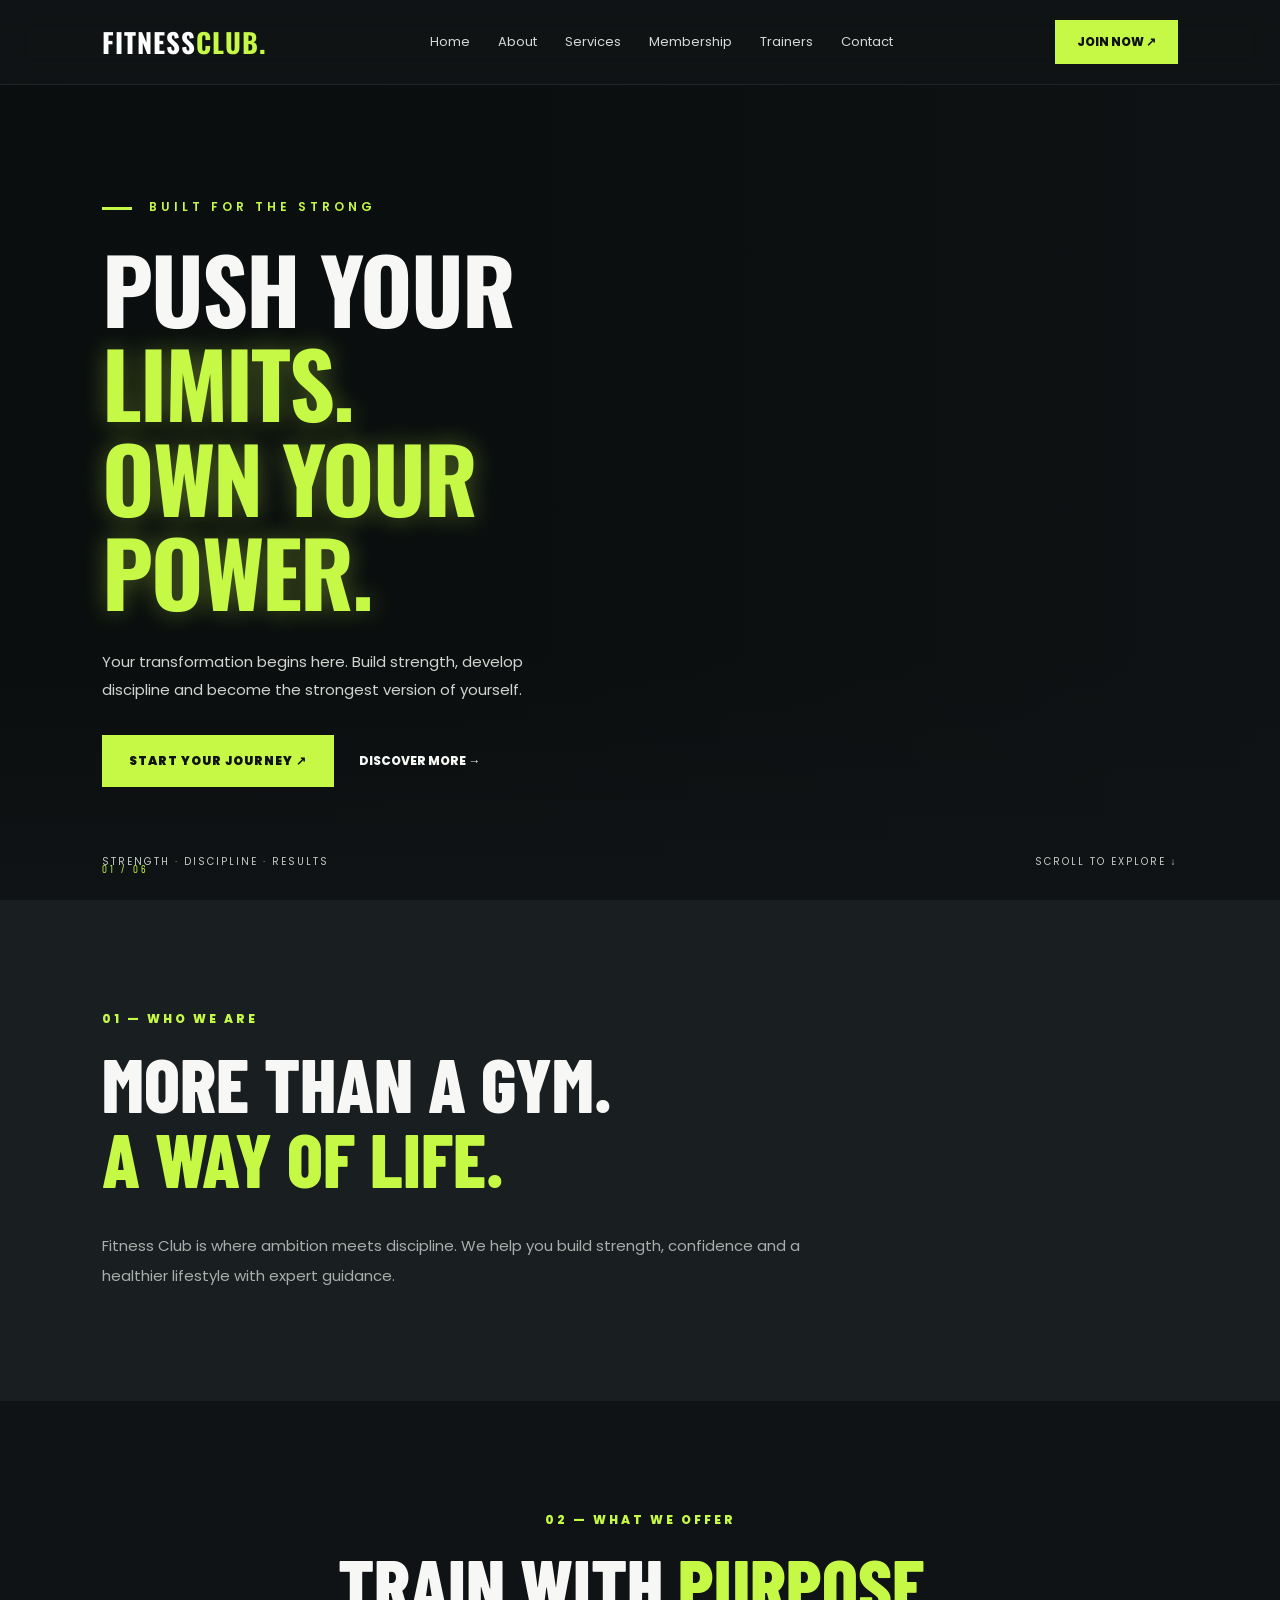
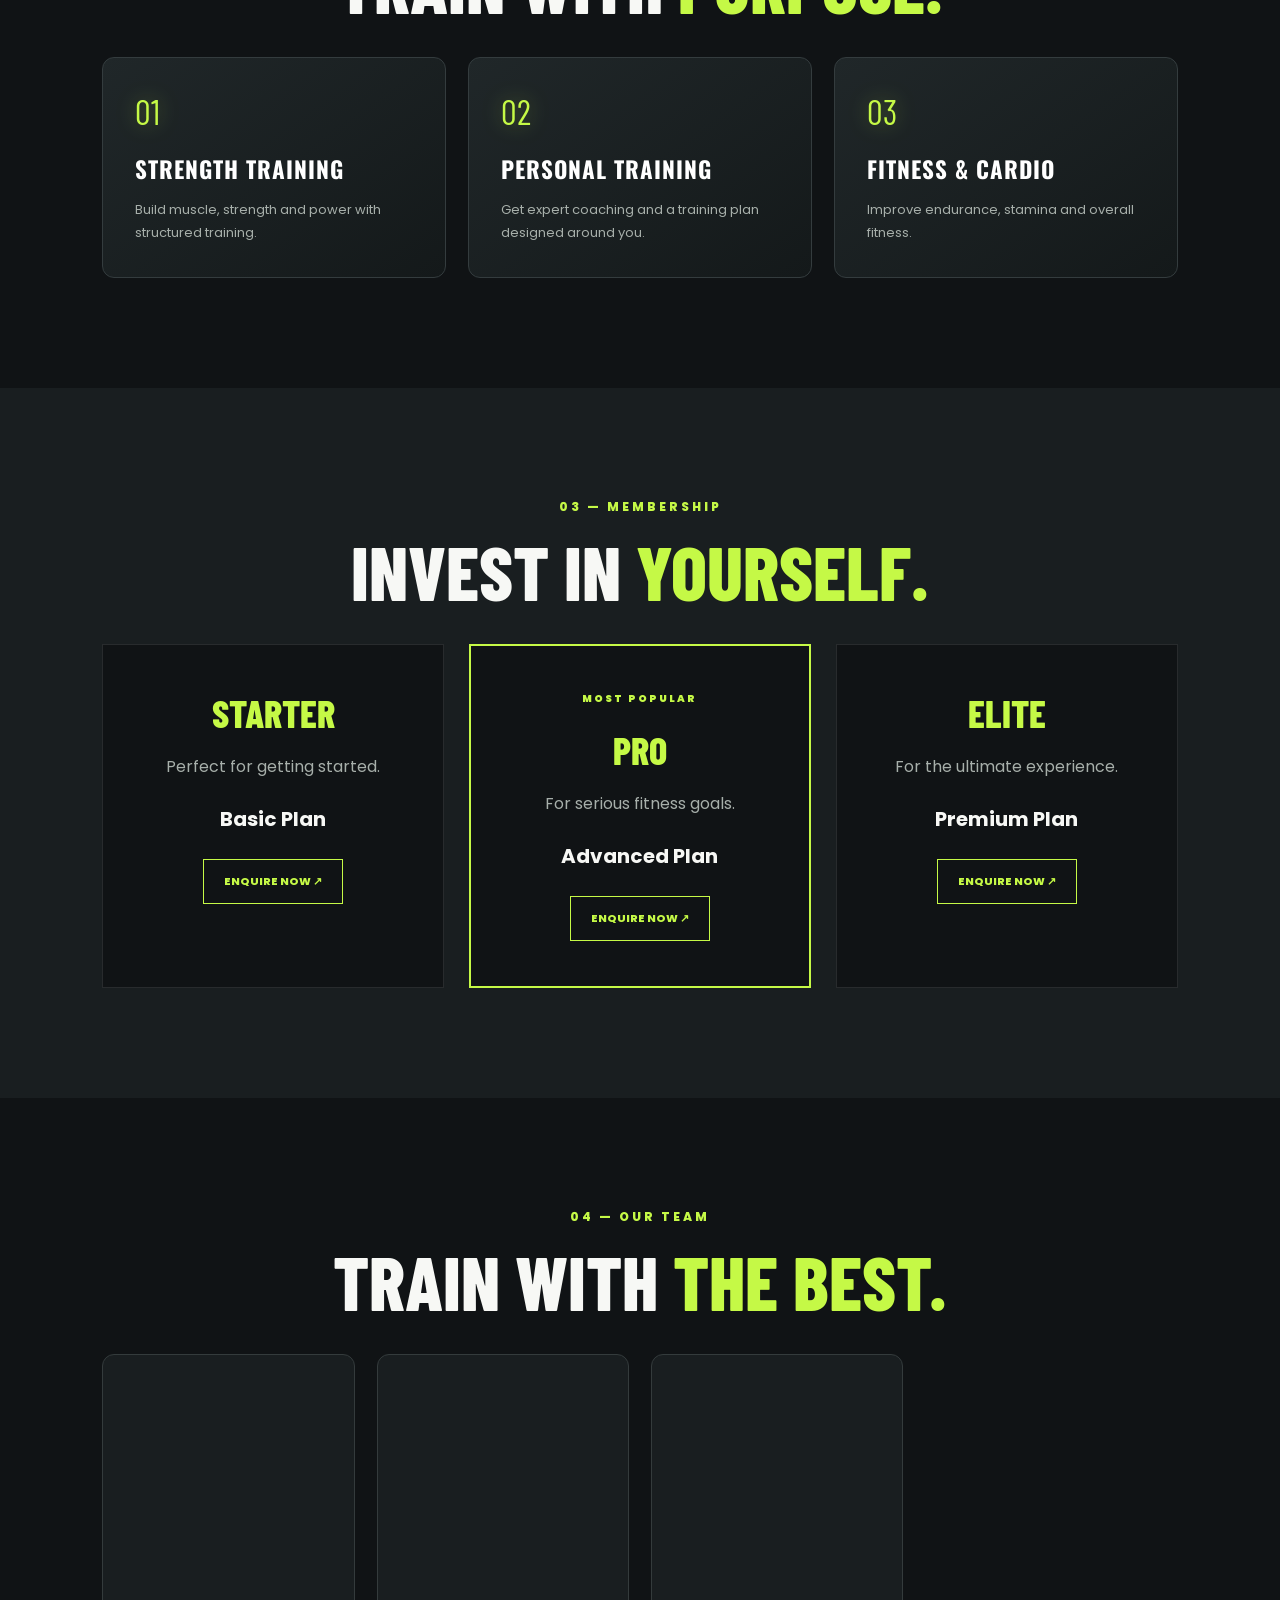
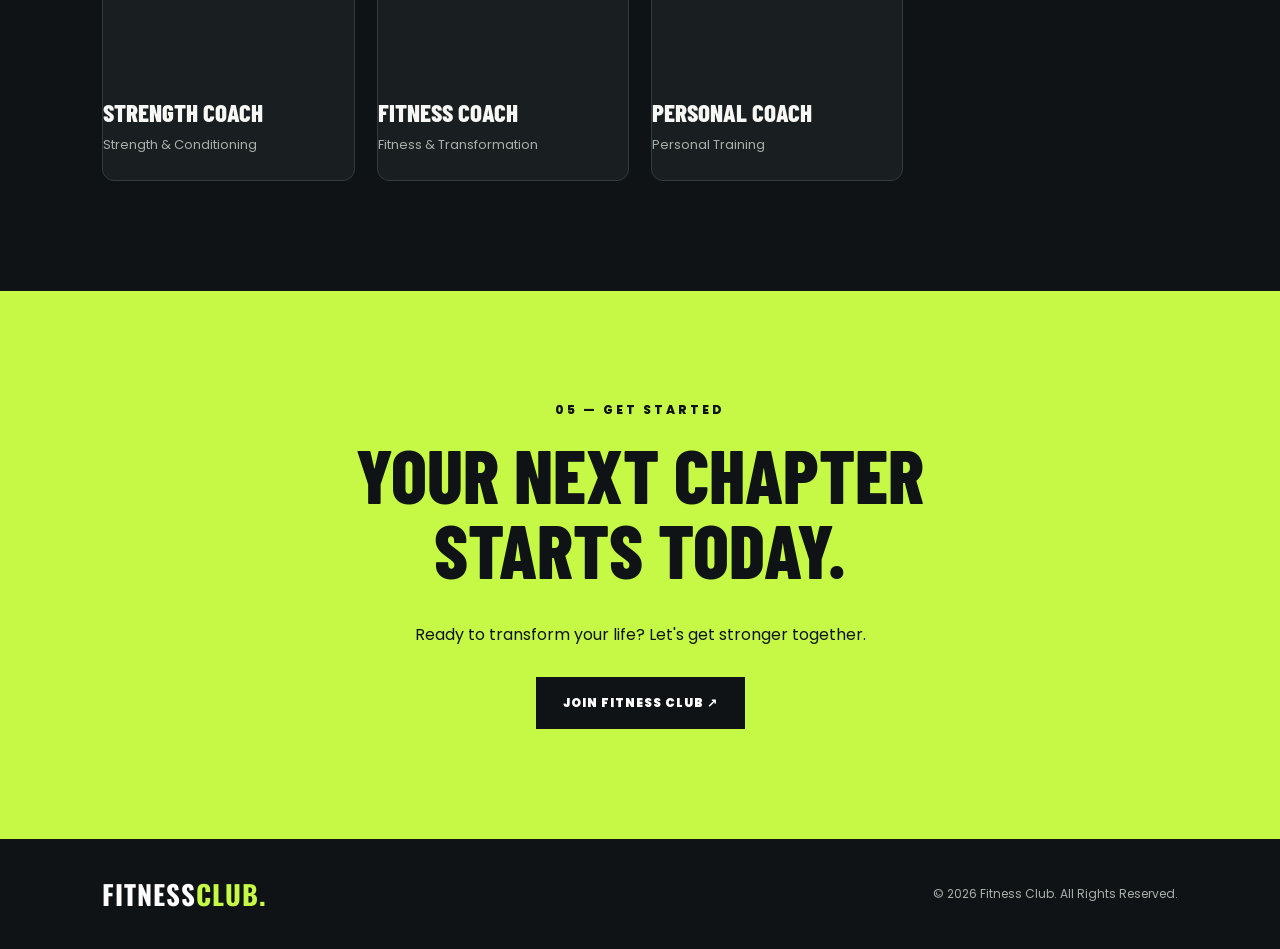
==== index.html @ 911069d1 "first commit" ====
<!DOCTYPE html>
<html lang="en">
<head>
    <meta charset="UTF-8">
    <meta name="viewport" content="width=device-width, initial-scale=1.0">

    <title>Fitness Club | Transform Your Limits</title>

    <meta name="description" content="Train stronger, live better. Discover premium fitness training at Fitness Club.">

    <!-- Google Fonts -->
    <link rel="preconnect" href="https://fonts.googleapis.com">
    <link rel="preconnect" href="https://fonts.gstatic.com" crossorigin>

    <link href="https://fonts.googleapis.com/css2?family=Oswald:wght@400;500;600;700&family=Poppins:wght@300;400;500;600;700&display=swap" rel="stylesheet">

    <!-- CSS -->
    <link rel="stylesheet" href="style.css">
</head>

<body>

    <!-- NAVIGATION -->
    <header class="navbar">
        <a href="#home" class="logo">
            FITNESS<span>CLUB.</span>
        </a>

        <nav class="nav-links">
            <a href="#home">Home</a>
            <a href="#about">About</a>
            <a href="#services">Services</a>
            <a href="#membership">Membership</a>
            <a href="#trainers">Trainers</a>
            <a href="#contact">Contact</a>
        </nav>

        <a href="#membership" class="nav-button">JOIN NOW ↗</a>

        <button class="menu-toggle" aria-label="Open navigation menu">
            ☰
        </button>
    </header>


    <!-- HERO SECTION -->
    <main>

        <section class="hero" id="home">

            <div class="hero-overlay"></div>

            <div class="hero-content">

                <div class="hero-label">
                    <span></span>
                    BUILT FOR THE STRONG
                </div>

                <h1>
                    PUSH YOUR
                    <span>LIMITS.</span>
                    <span>OWN YOUR</span>
                    <span>POWER.</span>
                </h1>

                <p>
                    Your transformation begins here.
                    Build strength, develop discipline and
                    become the strongest version of yourself.
                </p>

                <div class="hero-buttons">
                    <a href="#membership" class="primary-btn">
                        START YOUR JOURNEY ↗
                    </a>

                    <a href="#about" class="text-btn">
                        DISCOVER MORE →
                    </a>
                </div>

            </div>

            <div class="hero-bottom">
                <span>STRENGTH · DISCIPLINE · RESULTS</span>
                <span>SCROLL TO EXPLORE ↓</span>
            </div>

            <div class="hero-number">01 / 06</div>

        </section>


        <!-- ABOUT -->
        <section class="about" id="about">
            <div class="section-label">01 — WHO WE ARE</div>

            <h2>MORE THAN A GYM.<br>
                <span>A WAY OF LIFE.</span>
            </h2>

            <p>
                Fitness Club is where ambition meets discipline.
                We help you build strength, confidence and a
                healthier lifestyle with expert guidance.
            </p>
        </section>


        <!-- SERVICES -->
        <section class="services" id="services">
            <div class="section-label">02 — WHAT WE OFFER</div>

            <h2>TRAIN WITH <span>PURPOSE.</span></h2>

            <div class="services-grid">

                <article class="service-card">
                    <div class="service-icon">01</div>
                    <h3>STRENGTH TRAINING</h3>
                    <p>Build muscle, strength and power with structured training.</p>
                </article>

                <article class="service-card">
                    <div class="service-icon">02</div>
                    <h3>PERSONAL TRAINING</h3>
                    <p>Get expert coaching and a training plan designed around you.</p>
                </article>

                <article class="service-card">
                    <div class="service-icon">03</div>
                    <h3>FITNESS & CARDIO</h3>
                    <p>Improve endurance, stamina and overall fitness.</p>
                </article>

            </div>
        </section>


        <!-- MEMBERSHIP -->
        <section class="membership" id="membership">
            <div class="section-label">03 — MEMBERSHIP</div>

            <h2>INVEST IN <span>YOURSELF.</span></h2>

            <div class="membership-grid">

                <article class="price-card">
                    <h3>STARTER</h3>
                    <p>Perfect for getting started.</p>
                    <h4>Basic Plan</h4>
                    <a href="#contact" class="price-btn">ENQUIRE NOW ↗</a>
                </article>

                <article class="price-card featured">
                    <div class="popular">MOST POPULAR</div>
                    <h3>PRO</h3>
                    <p>For serious fitness goals.</p>
                    <h4>Advanced Plan</h4>
                    <a href="#contact" class="price-btn">ENQUIRE NOW ↗</a>
                </article>

                <article class="price-card">
                    <h3>ELITE</h3>
                    <p>For the ultimate experience.</p>
                    <h4>Premium Plan</h4>
                    <a href="#contact" class="price-btn">ENQUIRE NOW ↗</a>
                </article>

            </div>
        </section>


        <!-- TRAINERS -->
        <section class="trainers" id="trainers">
            <div class="section-label">04 — OUR TEAM</div>

            <h2>TRAIN WITH <span>THE BEST.</span></h2>

            <div class="trainers-grid">

                <article class="trainer-card">
                    <div class="trainer-photo"></div>
                    <h3>STRENGTH COACH</h3>
                    <p>Strength & Conditioning</p>
                </article>

                <article class="trainer-card">
                    <div class="trainer-photo"></div>
                    <h3>FITNESS COACH</h3>
                    <p>Fitness & Transformation</p>
                </article>

                <article class="trainer-card">
                    <div class="trainer-photo"></div>
                    <h3>PERSONAL COACH</h3>
                    <p>Personal Training</p>
                </article>

            </div>
        </section>
        


        <!-- CONTACT -->
        <section class="contact" id="contact">
            <div class="section-label">05 — GET STARTED</div>

            <h2>YOUR NEXT CHAPTER<br>
                <span>STARTS TODAY.</span>
            </h2>

            <p>Ready to transform your life? Let's get stronger together.</p>
            <a href="join.html" class="primary-btn">
    JOIN FITNESS CLUB ↗
</a>


            </section>

    </main>


    <!-- FOOTER -->
    <footer>
        <a href="#home" class="logo">FITNESS<span>CLUB.</span></a>

        <p>© 2026 Fitness Club. All Rights Reserved.</p>
    </footer>


    <!-- JAVASCRIPT -->
    <script src="script.js"></script>

</body>
</html>
---- style.css ----
@import url('https://fonts.googleapis.com/css2?family=Barlow+Condensed:wght@500;600;700;800;900&family=Inter:wght@400;500;600;700;800&display=swap');

:root {
    --bg: #101315;
    --surface: #191e20;
    --lime: #c5f946;
    --white: #f7f8f5;
    --muted: #a7afaa;
}

* {
    margin: 0;
    padding: 0;
    box-sizing: border-box;
}

html {
    scroll-behavior: smooth;
    scroll-padding-top: 85px;
}

body {
    background: var(--bg);
    color: var(--white);
    font-family: 'Inter', sans-serif;
    overflow-x: hidden;
}

a {
    color: inherit;
    text-decoration: none;
}

button {
    font: inherit;
}

section {
    padding: 110px 8%;
}

h1, h2, h3 {
    font-family: 'Barlow Condensed', sans-serif;
    font-weight: 800;
    text-transform: uppercase;
}

h2 {
    font-size: clamp(42px, 6vw, 75px);
    line-height: 1;
    margin: 18px 0 35px;
}

h2 span {
    color: var(--lime);
}

.section-label {
    color: var(--lime);
    font-size: 12px;
    font-weight: 800;
    letter-spacing: 3px;
}

/* NAVBAR */

.navbar {
    height: 85px;
    padding: 0 8%;
    display: flex;
    justify-content: space-between;
    align-items: center;
    background: rgba(16, 19, 21, .95);
    border-bottom: 1px solid rgba(255,255,255,.08);
    position: sticky;
    top: 0;
    z-index: 100;
    backdrop-filter: blur(15px);
}

.logo {
    font-family: 'Barlow Condensed', sans-serif;
    font-size: 28px;
    font-weight: 900;
    letter-spacing: 1px;
}

.logo span {
    color: var(--lime);
}

.nav-links {
    display: flex;
    gap: 28px;
    align-items: center;
}

.nav-links a {
    color: #d5d9d6;
    font-size: 13px;
    transition: .3s;
}

.nav-links a:hover {
    color: var(--lime);
}

.nav-button {
    background: var(--lime);
    color: #101315;
    padding: 13px 22px;
    font-size: 12px;
    font-weight: 800;
    transition: .3s;
}

.nav-button:hover,
.primary-btn:hover {
    background: white;
    transform: translateY(-3px);
}

.menu-toggle {
    display: none;
    color: var(--white);
    background: transparent;
    border: 0;
    font-size: 28px;
    cursor: pointer;
}

/* HERO */

.hero {
    min-height: 680px;
    height: calc(100vh - 85px);
    max-height: 900px;
    padding: 80px 8%;
    display: flex;
    align-items: center;
    position: relative;
    overflow: hidden;

    background:
        linear-gradient(90deg,
            rgba(10,14,14,.98) 0%,
            rgba(10,14,14,.88) 40%,
            rgba(10,14,14,.18) 100%
        ),
        url("https://images.unsplash.com/photo-1583454110551-21f2fa2afe61?auto=format&fit=crop&w=2000&q=90");

    background-size: cover;
    background-position: center;
}

.hero-overlay {
    position: absolute;
    inset: 0;
    background: linear-gradient(0deg, var(--bg), transparent 30%);
    pointer-events: none;
}

.hero-content {
    max-width: 720px;
    position: relative;
    z-index: 2;
}

.hero-label {
    color: var(--lime);
    letter-spacing: 3px;
    font-size: 12px;
    font-weight: 800;
    margin-bottom: 25px;
}

.hero-label span {
    display: inline-block;
    width: 30px;
    height: 3px;
    background: var(--lime);
    vertical-align: middle;
    margin-right: 10px;
}

.hero h1 {
    font-size: clamp(65px, 10vw, 135px);
    line-height: .88;
    letter-spacing: -2px;
}

.hero h1 span {
    display: block;
    color: var(--lime);
}

.hero-content p {
    max-width: 460px;
    color: #d0d5d0;
    font-size: 15px;
    line-height: 1.9;
    margin: 30px 0;
}

.hero-buttons {
    display: flex;
    flex-wrap: wrap;
    align-items: center;
    gap: 25px;
}

.primary-btn {
    display: inline-block;
    background: var(--lime);
    color: #101315;
    padding: 17px 27px;
    font-size: 12px;
    font-weight: 900;
    letter-spacing: 1px;
    transition: .3s;
}

.text-btn {
    font-size: 12px;
    font-weight: 800;
}

.text-btn:hover {
    color: var(--lime);
}

.hero-bottom {
    position: absolute;
    bottom: 30px;
    left: 8%;
    right: 8%;
    display: flex;
    justify-content: space-between;
    font-size: 10px;
    letter-spacing: 2px;
    color: #c3c9c3;
    z-index: 2;
}

.hero-number {
    position: absolute;
    right: 8%;
    bottom: 100px;
    font-family: 'Barlow Condensed', sans-serif;
    font-size: 35px;
    color: var(--lime);
}

/* ABOUT */

.about {
    background: var(--surface);
}

.about p {
    max-width: 700px;
    color: var(--muted);
    line-height: 2;
    font-size: 15px;
}

/* SERVICES */

.services {
    text-align: center;
}

.services-grid {
    display: grid;
    grid-template-columns: repeat(3, 1fr);
    gap: 22px;
}

.service-card {
    background: var(--surface);
    padding: 40px 28px;
    text-align: left;
    border: 1px solid rgba(255,255,255,.07);
    transition: .4s;
}

.service-card:hover {
    transform: translateY(-10px);
    border-color: var(--lime);
    box-shadow: 0 15px 40px rgba(197,249,70,.09);
}

.service-icon {
    color: var(--lime);
    font-family: 'Barlow Condensed', sans-serif;
    font-size: 40px;
}

.service-card h3 {
    font-size: 27px;
    margin: 20px 0 12px;
}

.service-card p {
    color: var(--muted);
    font-size: 13px;
    line-height: 1.8;
}

/* MEMBERSHIP */

.membership {
    background: var(--surface);
    text-align: center;
}

.membership-grid {
    display: grid;
    grid-template-columns: repeat(3, 1fr);
    gap: 22px;
}

.price-card {
    padding: 45px 25px;
    background: var(--bg);
    border: 1px solid rgba(255,255,255,.1);
    position: relative;
    transition: .4s;
}

.price-card:hover {
    transform: translateY(-10px);
}

.price-card.featured {
    border: 2px solid var(--lime);
}

.price-card h3 {
    font-size: 38px;
    color: var(--lime);
}

.price-card p {
    color: var(--muted);
    margin: 18px 0;
}

.price-card h4 {
    font-size: 20px;
    margin: 25px 0;
}

.popular {
    color: var(--lime);
    font-size: 10px;
    font-weight: 900;
    letter-spacing: 2px;
    margin-bottom: 20px;
}

.price-btn {
    display: inline-block;
    padding: 13px 20px;
    border: 1px solid var(--lime);
    color: var(--lime);
    font-size: 11px;
    font-weight: 800;
    transition: .3s;
}

.price-btn:hover {
    background: var(--lime);
    color: var(--bg);
}

/* TRAINERS */

.trainers {
    text-align: center;
}

.trainers-grid {
    display: grid;
    grid-template-columns: repeat(3, 1fr);
    gap: 22px;
}

.trainer-card {
    background: var(--surface);
    padding-bottom: 25px;
    overflow: hidden;
    transition: .4s;
}

.trainer-card:hover {
    transform: translateY(-8px);
}

.trainer-photo {
    height: 320px;
    background-size: cover;
    background-position: center;
    transition: .5s;
}

.trainer-card:hover .trainer-photo {
    transform: scale(1.04);
}

.trainer-card:nth-child(1) .trainer-photo {
    background-image: url("https://images.unsplash.com/photo-1567013127542-490d757e51fc?auto=format&fit=crop&w=800&q=85");
}

.trainer-card:nth-child(2) .trainer-photo {
    background-image: url("https://images.unsplash.com/photo-1534438327276-14e5300c3a48?auto=format&fit=crop&w=800&q=85");
}

.trainer-card:nth-child(3) .trainer-photo {
    background-image: url("https://images.unsplash.com/photo-1583454110551-21f2fa2afe61?auto=format&fit=crop&w=800&q=85");
}

.trainer-card h3 {
    font-size: 25px;
    margin-top: 22px;
}

.trainer-card p {
    color: var(--muted);
    font-size: 13px;
    margin-top: 8px;
}

/* CONTACT */

.contact {
    background: var(--lime);
    color: var(--bg);
    text-align: center;
}

.contact .section-label,
.contact h2 span {
    color: var(--bg);
}

.contact p {
    margin: 20px 0 30px;
}

.contact .primary-btn {
    background: var(--bg);
    color: white;
}

.contact .primary-btn:hover {
    background: white;
    color: var(--bg);
}

/* FOOTER */

footer {
    padding: 35px 8%;
    display: flex;
    justify-content: space-between;
    align-items: center;
    gap: 20px;
}

footer p {
    color: var(--muted);
    font-size: 12px;
}

/* ANIMATIONS */

@keyframes heroReveal {
    from {
        opacity: 0;
        transform: translateY(35px);
    }
    to {
        opacity: 1;
        transform: translateY(0);
    }
}

.hero-label,
.hero h1,
.hero-content p,
.hero-buttons {
    animation: heroReveal .9s ease both;
}

.hero h1 { animation-delay: .15s; }
.hero-content p { animation-delay: .3s; }
.hero-buttons { animation-delay: .45s; }

.reveal {
    opacity: 0;
    transform: translateY(35px);
    transition: opacity .8s ease, transform .8s ease;
}

.reveal.show {
    opacity: 1;
    transform: translateY(0);
}

/* RESPONSIVE */

@media (max-width: 1000px) {
    .navbar {
        padding: 0 5%;
    }

    .nav-links {
        gap: 15px;
    }

    .nav-links a {
        font-size: 11px;
    }

    section {
        padding: 85px 5%;
    }
}

@media (max-width: 760px) {
    .menu-toggle {
        display: block;
    }

    .nav-button {
        display: none;
    }

    .nav-links {
        display: none;
        position: absolute;
        top: 85px;
        left: 0;
        width: 100%;
        padding: 25px 6%;
        background: #191e20;
        flex-direction: column;
        align-items: flex-start;
        gap: 22px;
        border-bottom: 1px solid rgba(255,255,255,.1);
    }

    .nav-links.active {
        display: flex;
    }

    .nav-links a {
        font-size: 14px;
    }

    .hero {
        min-height: 720px;
        height: 85vh;
        background-position: 62% center;
    }

    .hero h1 {
        font-size: clamp(62px, 13vw, 100px);
    }

    .services-grid,
    .membership-grid,
    .trainers-grid {
        grid-template-columns: repeat(2, 1fr);
    }
}

@media (max-width: 520px) {
    section {
        padding: 75px 6%;
    }

    .hero {
        min-height: 680px;
        padding: 65px 6%;
        background-position: 60% center;
    }

    .hero h1 {
        font-size: clamp(57px, 15vw, 78px);
    }

    .hero-content p {
        font-size: 13px;
    }

    .hero-bottom {
        left: 6%;
        right: 6%;
        font-size: 8px;
        gap: 10px;
    }

    .hero-number {
        display: none;
    }

    .services-grid,
    .membership-grid,
    .trainers-grid {
        grid-template-columns: 1fr;
    }

    .trainer-photo {
        height: 300px;
    }

    footer {
        flex-direction: column;
        text-align: center;
    }
}

/* Motion accessibility */

@media (prefers-reduced-motion: reduce) {
    *, *::before, *::after {
        animation-duration: .01ms !important;
        transition-duration: .01ms !important;
        scroll-behavior: auto !important;
    }

    .reveal {
        opacity: 1;
        transform: none;
    }
}


/* ===== REGISTRATION PAGE ===== */

.registration-page {
    min-height: 100vh;
    background: #101315;
    color: #f7f8f5;
    font-family: 'Poppins', sans-serif;
    overflow-x: hidden;
}

.register-header {
    width: 100%;
    padding: 22px 5%;
    display: flex;
    justify-content: space-between;
    align-items: center;
}

.register-logo {
    color: white;
    font-family: 'Oswald', sans-serif;
    font-size: 28px;
    font-weight: 700;
    text-decoration: none;
}

.register-logo span {
    color: #c5f946;
}

.back-home {
    color: #c5f946;
    text-decoration: none;
    font-size: 13px;
    font-weight: 600;
    transition: 0.3s;
}

.back-home:hover {
    color: white;
}

/* MAIN LAYOUT */

.registration-layout {
    width: 90%;
    max-width: 1250px;
    min-height: 80vh;
    margin: 25px auto 50px;
    display: grid;
    grid-template-columns: 1fr 1fr;
    align-items: center;
    gap: 45px;
}

/* IMAGE SECTION */

.registration-visual {
    position: relative;
    min-height: 600px;
    display: flex;
    align-items: center;
    justify-content: center;
    animation: slideLeft 1s ease both;
}

.athlete-image {
    position: relative;
    z-index: 2;
    width: 100%;
    max-height: 650px;
    object-fit: contain;
    animation: athleteFloat 4s ease-in-out infinite;
    filter: drop-shadow(0 10px 30px rgba(197, 249, 70, 0.2));
}

.image-glow {
    position: absolute;
    width: 75%;
    height: 75%;
    background: #c5f946;
    opacity: 0.12;
    filter: blur(100px);
    border-radius: 50%;
}

.visual-caption {
    position: absolute;
    z-index: 3;
    bottom: 25px;
    left: 10px;
}

.visual-caption h2 {
    font-family: 'Oswald', sans-serif;
    font-size: clamp(32px, 4vw, 55px);
    line-height: 1.1;
}

.visual-caption h2 span {
    color: #c5f946;
}

.visual-caption p {
    color: #a7afaa;
    margin-top: 10px;
}

/* FORM SECTION */

.registration-wrapper {
    background: #191e20;
    border: 1px solid rgba(197, 249, 70, 0.8);
    border-radius: 18px;
    padding: 38px;
    box-shadow: 0 0 35px rgba(197, 249, 70, 0.08);
    animation: slideRight 1s ease both;
}

.form-tag {
    color: #c5f946;
    font-size: 12px;
    letter-spacing: 3px;
    font-weight: 600;
}

.form-heading h1 {
    font-family: 'Oswald', sans-serif;
    font-size: clamp(35px, 4vw, 48px);
    margin: 8px 0;
}

.form-heading h1 span {
    color: #c5f946;
}

.form-heading > p:last-child {
    color: #a7afaa;
    margin-bottom: 25px;
}

/* INPUT FIELDS */

.form-group {
    margin-bottom: 18px;
}

.form-group label {
    display: block;
    color: white;
    font-size: 13px;
    margin-bottom: 8px;
}

.form-group input,
.form-group select {
    width: 100%;
    padding: 15px;
    background: #101315;
    border: 1px solid #454b47;
    border-radius: 8px;
    color: white;
    font-family: 'Poppins', sans-serif;
    font-size: 14px;
    outline: none;
    transition: 0.3s;
}

.form-group input:focus,
.form-group select:focus {
    border-color: #c5f946;
    box-shadow: 0 0 12px rgba(197, 249, 70, 0.2);
}

.form-group input::placeholder {
    color: #858d87;
}

.form-group select option {
    background: #191e20;
    color: white;
}

/* SUBMIT BUTTON */

.register-submit {
    width: 100%;
    padding: 17px;
    margin-top: 10px;
    border: none;
    border-radius: 8px;
    background: #c5f946;
    color: #101315;
    font-family: 'Oswald', sans-serif;
    font-size: 19px;
    font-weight: 700;
    cursor: pointer;
    transition: 0.3s;
}

.register-submit span {
    margin-left: 8px;
}

.register-submit:hover {
    transform: translateY(-4px);
    box-shadow: 0 8px 25px rgba(197, 249, 70, 0.3);
    background: white;
}

/* BENEFITS */

.form-benefits {
    display: flex;
    justify-content: space-around;
    text-align: center;
    gap: 10px;
    margin-top: 28px;
    padding-top: 20px;
    border-top: 1px solid #393f3b;
}

.form-benefits span {
    font-size: 24px;
}

.form-benefits p {
    color: #a7afaa;
    font-size: 11px;
    margin-top: 7px;
}

/* ANIMATIONS */

@keyframes athleteFloat {
    0%, 100% {
        transform: translateY(0);
    }

    50% {
        transform: translateY(-15px);
    }
}

@keyframes slideLeft {
    from {
        opacity: 0;
        transform: translateX(-50px);
    }

    to {
        opacity: 1;
        transform: translateX(0);
    }
}

@keyframes slideRight {
    from {
        opacity: 0;
        transform: translateX(50px);
    }

    to {
        opacity: 1;
        transform: translateX(0);
    }
}

/* TABLET */

@media (max-width: 900px) {
    .registration-layout {
        width: 92%;
        gap: 25px;
    }

    .registration-wrapper {
        padding: 25px;
    }

    .registration-visual {
        min-height: 500px;
    }
}

/* MOBILE */

@media (max-width: 650px) {
    .register-header {
        padding: 18px 5%;
    }

    .register-logo {
        font-size: 22px;
    }

    .back-home {
        font-size: 10px;
    }

    .registration-layout {
        grid-template-columns: 1fr;
        gap: 20px;
        margin-top: 10px;
    }

    .registration-visual {
        min-height: 350px;
    }

    .athlete-image {
        max-height: 380px;
    }

    .visual-caption {
        bottom: 5px;
        left: 5px;
    }

    .visual-caption h2 {
        font-size: 34px;
    }

    .registration-wrapper {
        padding: 25px 18px;
    }

    .form-heading h1 {
        font-size: 36px;
    }
}

/* REDUCED MOTION ACCESSIBILITY */

@media (prefers-reduced-motion: reduce) {
    .athlete-image,
    .registration-visual,
    .registration-wrapper {
        animation: none;
    }
}



/* PREMIUM 3D DASHBOARD */

.dashboard-main {
    background: #101315;
    color: #f7f8f5;
    overflow: hidden;
    font-family: 'Poppins', sans-serif;
}

.dash-nav {
    height: 80px;
    padding: 0 7%;
    display: flex;
    align-items: center;
    justify-content: space-between;
    background: #101315;
    position: relative;
    z-index: 10;
}

.logo {
    font-family: 'Oswald', sans-serif;
    color: white;
    font-size: 27px;
    font-weight: 700;
    text-decoration: none;
}

.logo span {
    color: #c5f946;
}

.logout-btn,
.hero-btn {
    display: inline-block;
    text-decoration: none;
    background: #c5f946;
    color: #101315;
    padding: 13px 25px;
    font-weight: 700;
    border-radius: 5px;
    transition: 0.3s;
}

.logout-btn:hover,
.hero-btn:hover {
    background: white;
    box-shadow: 0 0 25px #c5f94680;
    transform: translateY(-4px);
}

/* HERO */

.dash-hero {
    min-height: 620px;
    padding: 70px 8%;
    position: relative;
    display: flex;
    align-items: center;
    background:
        linear-gradient(90deg, #101315 5%, #101315ed 42%, #10131555 100%),
        url('https://images.unsplash.com/photo-1534438327276-14e5300c3a48?w=1800&auto=format&fit=crop&q=85');
    background-size: cover;
    background-position: center;
}

.hero-content {
    max-width: 570px;
    position: relative;
    z-index: 2;
    animation: slideUp 1s ease;
}

.hero-label {
    color: #c5f946;
    letter-spacing: 4px;
    font-size: 12px;
    font-weight: 600;
}

.hero-content h1 {
    font-family: 'Oswald', sans-serif;
    font-size: clamp(55px, 7vw, 95px);
    line-height: 1.05;
    margin: 20px 0;
    font-weight: 700;
}

.hero-content h1 span {
    color: #c5f946;
    text-shadow: 0 0 25px #c5f94655;
}

.hero-description {
    color: #c0c6c1;
    max-width: 450px;
    line-height: 1.9;
    margin-bottom: 35px;
}

.hero-btn {
    padding: 16px 30px;
}

.hero-athlete {
    position: absolute;
    right: 8%;
    bottom: 0;
    width: 42%;
    height: 90%;
    display: flex;
    align-items: end;
    justify-content: center;
    perspective: 1000px;
}

.hero-athlete img {
    height: 100%;
    max-width: 100%;
    object-fit: cover;
    object-position: center top;
    border-radius: 150px 150px 0 0;
    filter: contrast(1.1) brightness(0.85);
    animation: athlete3D 5s ease-in-out infinite;
    transform-style: preserve-3d;
    mask-image: linear-gradient(to bottom, black 70%, transparent 100%);
}

.athlete-glow {
    position: absolute;
    width: 220px;
    height: 220px;
    background: #c5f946;
    filter: blur(110px);
    opacity: 0.18;
    z-index: -1;
}

.hero-number {
    position: absolute;
    bottom: 25px;
    left: 8%;
    color: #c5f946;
    font-size: 11px;
    letter-spacing: 3px;
}

/* DASHBOARD CARDS */

.dashboard-services {
    padding: 85px 8%;
}

.section-title {
    text-align: center;
    margin-bottom: 45px;
}

.section-title p {
    color: #c5f946;
    font-size: 12px;
    letter-spacing: 4px;
}

.section-title h2 {
    font-family: 'Oswald', sans-serif;
    font-size: 45px;
    margin-top: 10px;
}

.section-title h2 span {
    color: #c5f946;
}

.service-grid {
    display: grid;
    grid-template-columns: repeat(3, 1fr);
    gap: 25px;
    perspective: 1000px;
}

.service-card {
    position: relative;
    padding: 32px;
    min-height: 220px;
    text-decoration: none;
    color: white;
    background: linear-gradient(145deg, #202729, #14191a);
    border: 1px solid #343c3e;
    border-radius: 12px;
    overflow: hidden;
    transition: transform 0.4s, border-color 0.4s, box-shadow 0.4s;
}

.service-card:hover {
    transform: translateY(-12px) rotateX(4deg) rotateY(-4deg);
    border-color: #c5f946;
    box-shadow: 0 20px 40px #00000070,
                0 0 25px #c5f94620;
}

.card-number {
    position: absolute;
    top: 20px;
    right: 25px;
    color: #69716c;
    font-size: 13px;
}

.service-icon {
    font-size: 35px;
    color: #c5f946;
    margin-bottom: 20px;
    filter: drop-shadow(0 0 10px #c5f94655);
}

.service-card h3 {
    font-family: 'Oswald', sans-serif;
    font-size: 23px;
    letter-spacing: 1px;
}

.service-card p {
    color: #a7afaa;
    font-size: 13px;
}

.card-link {
    display: inline-block;
    color: #c5f946;
    font-size: 12px;
    font-weight: 600;
    margin-top: 18px;
}

.dash-footer {
    text-align: center;
    padding: 25px;
    background: #191e20;
    color: #8f9992;
    font-size: 11px;
    letter-spacing: 2px;
}

/* ANIMATIONS */

@keyframes athlete3D {
    0%, 100% {
        transform: translateY(0) rotateY(-5deg);
    }
    50% {
        transform: translateY(-12px) rotateY(5deg);
    }
}

@keyframes slideUp {
    from {
        opacity: 0;
        transform: translateY(35px);
    }
    to {
        opacity: 1;
        transform: translateY(0);
    }
}

/* RESPONSIVE DESIGN */

@media (max-width: 900px) {
    .hero-athlete {
        right: 0;
        width: 43%;
        opacity: 0.65;
    }

    .service-grid {
        grid-template-columns: repeat(2, 1fr);
    }
}

@media (max-width: 600px) {
    .dash-nav {
        height: 70px;
        padding: 0 5%;
    }

    .logo {
        font-size: 21px;
    }

    .logout-btn {
        padding: 10px 14px;
        font-size: 11px;
    }

    .dash-hero {
        min-height: 620px;
        padding: 65px 7%;
        align-items: flex-start;
        background-position: center;
    }

    .hero-content {
        margin-top: 30px;
    }

    .hero-content h1 {
        font-size: 57px;
    }

    .hero-athlete {
        width: 75%;
        height: 48%;
        right: 0;
        opacity: 0.35;
    }

    .hero-description {
        font-size: 13px;
    }

    .hero-btn {
        padding: 14px 18px;
        font-size: 12px;
    }

    .dashboard-services {
        padding: 60px 6%;
    }

    .section-title h2 {
        font-size: 34px;
    }

    .service-grid {
        grid-template-columns: 1fr;
    }

    .service-card {
        min-height: 190px;
    }
}



/* =================================
   MEMBERSHIP PAGE
================================= */

.membership-body {
    margin: 0;
    padding: 0;
    background: #101315;
    color: #f7f8f5;
    font-family: 'Poppins', sans-serif;
    overflow-x: hidden;
    scroll-behavior: smooth;
}

.membership-body * {
    box-sizing: border-box;
}

/* Navigation */

.membership-nav {
    width: 100%;
    min-height: 78px;
    padding: 15px 7%;
    background: #191e20;
    display: flex;
    align-items: center;
    justify-content: space-between;
    gap: 20px;
    border-bottom: 1px solid #303638;
}

.membership-logo {
    color: #c5f946;
    font-family: 'Oswald', sans-serif;
    font-size: 28px;
    font-weight: 700;
    letter-spacing: 2px;
}

.membership-logo span {
    color: white;
}

.membership-nav-links {
    display: flex;
    align-items: center;
    gap: 15px;
}

.membership-nav-links a {
    text-decoration: none;
    font-size: 13px;
    font-weight: 600;
    padding: 11px 22px;
    border-radius: 5px;
    transition: .3s ease;
}

/* Dashboard Button */

.dashboard-btn {
    background: #c5f946;
    color: #101315;
    border: 2px solid #c5f946;
}

.dashboard-btn:hover {
    background: transparent;
    color: #c5f946;
    transform: translateY(-3px);
    box-shadow: 0 5px 18px rgba(197,249,70,.2);
}

/* Logout Button */

.logout-btn {
    color: #c5f946;
    border: 2px solid #c5f946;
}

.logout-btn:hover {
    background: #c5f946;
    color: #101315;
    transform: translateY(-3px);
}

/* Hero Section */

.membership-hero {
    width: 100%;
    min-height: 570px;
    padding: 65px 8%;
    display: flex;
    flex-direction: row;
    align-items: center;
    justify-content: space-between;
    gap: 45px;

    background:
        linear-gradient(
            90deg,
            rgba(16,19,21,.97),
            rgba(16,19,21,.75)
        ),
        url('https://images.unsplash.com/photo-1534438327276-14e5300c3a48?auto=format&fit=crop&w=1600&q=85');

    background-position: center;
    background-size: cover;
    background-repeat: no-repeat;
}

/* Hero Content */

.membership-content {
    flex: 1;
    max-width: 600px;
}

.membership-tag {
    color: #c5f946;
    font-size: 13px;
    font-weight: 600;
    letter-spacing: 3px;
    margin-bottom: 15px;
}

.membership-content h1 {
    font-family: 'Oswald', sans-serif;
    font-size: clamp(42px, 5vw, 68px);
    line-height: 1.12;
    margin: 15px 0 20px;
}

.membership-content h1 span {
    color: #c5f946;
    display: block;
}

.membership-text {
    color: #c0c8c2;
    font-size: 14px;
    line-height: 1.9;
    max-width: 520px;
    margin-bottom: 30px;
}

/* Explore Button */

.explore-btn {
    display: inline-flex;
    align-items: center;
    gap: 15px;
    padding: 15px 28px;
    background: #c5f946;
    color: #101315;
    border: 2px solid #c5f946;
    border-radius: 5px;
    text-decoration: none;
    font-size: 13px;
    font-weight: 700;
    letter-spacing: 1px;
    transition: .3s ease;
}

.explore-btn:hover {
    background: transparent;
    color: #c5f946;
    transform: translateY(-4px);
    box-shadow: 0 8px 25px rgba(197,249,70,.2);
}

/* Athlete Image - Side by Side */

.membership-athlete {
    flex: 0 0 38%;
    max-width: 420px;
    height: 420px;
    display: flex;
    align-items: center;
    justify-content: center;
    animation: athleteFloat 4s ease-in-out infinite;
}

.membership-athlete img {
    width: 100%;
    height: 100%;
    object-fit: cover;
    object-position: center;
    border-radius: 15px;
    border: 2px solid #c5f946;
    box-shadow: 0 15px 45px rgba(0,0,0,.5);
}

@keyframes athleteFloat {
    0%, 100% {
        transform: translateY(0);
    }

    50% {
        transform: translateY(-12px);
    }
}

/* Membership Plans */

.membership-section {
    padding: 85px 7%;
    text-align: center;
    scroll-margin-top: 25px;
}

.membership-section > h2 {
    font-family: 'Oswald', sans-serif;
    font-size: clamp(35px, 5vw, 50px);
    margin: 10px 0;
}

.membership-description {
    color: #a7afaa;
    font-size: 14px;
    margin-bottom: 55px;
}

/* Cards Grid */

.membership-grid {
    max-width: 1150px;
    margin: auto;
    display: grid;
    grid-template-columns: repeat(3, minmax(0, 1fr));
    gap: 25px;
    align-items: stretch;
}

/* Membership Card */

.membership-card {
    position: relative;
    padding: 38px 25px;
    background: #191e20;
    border: 1px solid #343b3c;
    border-radius: 12px;
    text-align: center;
    transition: .35s ease;
}

.membership-card:hover {
    transform: translateY(-10px);
    border-color: #c5f946;
    box-shadow: 0 15px 35px rgba(197,249,70,.12);
}

.membership-card h3 {
    font-family: 'Oswald', sans-serif;
    font-size: 29px;
    letter-spacing: 2px;
    margin-bottom: 15px;
}

.membership-price {
    color: #c5f946;
    font-size: 34px;
    font-weight: 700;
    margin: 15px 0;
}

.membership-price span {
    color: #a7afaa;
    font-size: 12px;
    font-weight: 400;
}

.plan-description {
    color: #a7afaa;
    font-size: 12px;
    min-height: 40px;
}

.membership-card ul {
    list-style: none;
    text-align: left;
    margin: 25px 0;
    padding: 0;
}

.membership-card li {
    padding: 12px 0;
    color: #c4cbc5;
    font-size: 13px;
    border-bottom: 1px solid #303638;
}

.membership-card li::before {
    content: "✓";
    color: #c5f946;
    font-weight: bold;
    margin-right: 10px;
}

/* Popular Plan */

.popular-card {
    border: 2px solid #c5f946;
    box-shadow: 0 10px 30px rgba(197,249,70,.08);
}

.popular-label {
    position: absolute;
    top: -15px;
    left: 50%;
    transform: translateX(-50%);
    white-space: nowrap;
    background: #c5f946;
    color: #101315;
    padding: 7px 20px;
    border-radius: 20px;
    font-size: 11px;
    font-weight: 700;
}

/* Select Buttons */

.membership-card button {
    width: 100%;
    padding: 15px 12px;
    margin-top: 15px;
    background: #c5f946;
    color: #101315;
    border: 2px solid #c5f946;
    border-radius: 5px;
    font-family: 'Poppins', sans-serif;
    font-size: 13px;
    font-weight: 700;
    letter-spacing: 1px;
    cursor: pointer;
    transition: .3s ease;
    box-shadow: 0 5px 18px rgba(197,249,70,.12);
}

.membership-card button:hover {
    background: transparent;
    color: #c5f946;
    transform: translateY(-4px);
    box-shadow: 0 8px 25px rgba(197,249,70,.2);
}

.membership-card button:active {
    transform: scale(.97);
}

/* Footer */

.membership-footer {
    background: #191e20;
    color: #a7afaa;
    text-align: center;
    padding: 25px 15px;
    font-size: 12px;
    letter-spacing: 1px;
    border-top: 1px solid #303638;
}

/* Tablet Responsive */

@media (max-width: 900px) {

    .membership-hero {
        padding: 55px 6%;
        gap: 25px;
    }

    .membership-athlete {
        flex-basis: 40%;
        height: 350px;
    }

    .membership-grid {
        grid-template-columns: repeat(2, minmax(0, 1fr));
    }

}

/* Mobile Responsive */

@media (max-width: 650px) {

    .membership-nav {
        padding: 15px 5%;
        flex-wrap: wrap;
    }

    .membership-logo {
        font-size: 22px;
    }

    .membership-nav-links {
        gap: 8px;
    }

    .membership-nav-links a {
        padding: 9px 12px;
        font-size: 11px;
    }

    .membership-hero {
        flex-direction: column;
        text-align: center;
        padding: 55px 6%;
    }

    .membership-content {
        width: 100%;
    }

    .membership-content h1 {
        font-size: 43px;
    }

    .membership-text {
        margin-left: auto;
        margin-right: auto;
    }

    .membership-athlete {
        width: 100%;
        max-width: 380px;
        height: 330px;
        flex: none;
        margin-top: 15px;
    }

    .membership-grid {
        grid-template-columns: 1fr;
        max-width: 420px;
    }

    .membership-section {
        padding: 65px 6%;
    }

}

/* Small Mobile */

@media (max-width: 380px) {

    .membership-logo {
        font-size: 19px;
    }

    .membership-nav-links a {
        padding: 8px 9px;
        font-size: 10px;
    }

    .membership-content h1 {
        font-size: 36px;
    }

    .membership-athlete {
        height: 280px;
    }

}




/* ===================================
   TRAINERS PAGE
=================================== */

.trainers-body {
    margin: 0;
    padding: 0;
    background: #101315;
    color: #f7f8f5;
    font-family: 'Poppins', sans-serif;
    overflow-x: hidden;
    scroll-behavior: smooth;
}

.trainers-body * {
    box-sizing: border-box;
}

/* Navigation */

.trainers-nav {
    width: 100%;
    min-height: 78px;
    padding: 15px 7%;
    background: #191e20;
    display: flex;
    align-items: center;
    justify-content: space-between;
    gap: 20px;
    border-bottom: 1px solid #303638;
}

.trainers-logo {
    font-family: 'Oswald', sans-serif;
    font-size: 28px;
    font-weight: 700;
    letter-spacing: 2px;
    color: #c5f946;
}

.trainers-logo span {
    color: white;
}

.trainers-nav-links {
    display: flex;
    align-items: center;
    gap: 15px;
}

.trainers-nav-links a {
    text-decoration: none;
    padding: 11px 22px;
    border-radius: 5px;
    font-size: 13px;
    font-weight: 600;
    transition: .3s ease;
}

/* Dashboard Button */

.trainer-dashboard-btn {
    background: #c5f946;
    color: #101315;
    border: 2px solid #c5f946;
}

.trainer-dashboard-btn:hover {
    background: transparent;
    color: #c5f946;
    transform: translateY(-3px);
}

/* Logout Button */

.trainer-logout-btn {
    color: #c5f946;
    border: 2px solid #c5f946;
}

.trainer-logout-btn:hover {
    background: #c5f946;
    color: #101315;
    transform: translateY(-3px);
}

/* Hero Section */

.trainers-hero {
    min-height: 520px;
    padding: 65px 8%;
    display: flex;
    align-items: center;
    justify-content: space-between;
    gap: 45px;

    background:
        linear-gradient(
            90deg,
            rgba(16,19,21,.97),
            rgba(16,19,21,.75)
        ),
        url('https://images.unsplash.com/photo-1534438327276-14e5300c3a48?auto=format&fit=crop&w=1600&q=85');

    background-position: center;
    background-size: cover;
}

/* Hero Content */

.trainers-hero-content {
    flex: 1;
    max-width: 580px;
}

.trainers-tag {
    color: #c5f946;
    font-size: 13px;
    font-weight: 600;
    letter-spacing: 3px;
    margin-bottom: 15px;
}

.trainers-hero-content h1 {
    font-family: 'Oswald', sans-serif;
    font-size: clamp(42px, 5vw, 68px);
    line-height: 1.12;
    margin: 15px 0 20px;
}

.trainers-hero-content h1 span {
    color: #c5f946;
    display: block;
}

.trainers-hero-content > p:not(.trainers-tag) {
    color: #c0c8c2;
    font-size: 14px;
    line-height: 1.9;
    margin-bottom: 30px;
}

/* Explore Button */

.trainer-explore-btn {
    display: inline-block;
    padding: 15px 27px;
    background: #c5f946;
    color: #101315;
    border: 2px solid #c5f946;
    border-radius: 5px;
    text-decoration: none;
    font-size: 13px;
    font-weight: 700;
    transition: .3s ease;
}

.trainer-explore-btn:hover {
    background: transparent;
    color: #c5f946;
    transform: translateY(-4px);
}

/* Hero Image */

.trainers-hero-image {
    flex: 0 0 38%;
    max-width: 420px;
    height: 380px;
    animation: trainerFloat 4s ease-in-out infinite;
}

.trainers-hero-image img {
    width: 100%;
    height: 100%;
    object-fit: cover;
    border: 2px solid #c5f946;
    border-radius: 15px;
    box-shadow: 0 15px 45px rgba(0,0,0,.5);
}

@keyframes trainerFloat {
    0%, 100% {
        transform: translateY(0);
    }

    50% {
        transform: translateY(-12px);
    }
}

/* Trainers Section */

.our-trainers-section {
    padding: 85px 7%;
    text-align: center;
}

.our-trainers-section > h2 {
    font-family: 'Oswald', sans-serif;
    font-size: clamp(35px, 5vw, 50px);
    margin: 10px 0;
}

.trainers-description {
    color: #a7afaa;
    font-size: 14px;
    margin-bottom: 50px;
}

/* Trainers Grid */

.trainers-grid {
    max-width: 1200px;
    margin: auto;
    display: grid;
    grid-template-columns: repeat(4, minmax(0, 1fr));
    gap: 22px;
}

/* Trainer Card */

.trainer-card {
    background: #191e20;
    border: 1px solid #343b3c;
    border-radius: 12px;
    overflow: hidden;
    text-align: left;
    transition: .35s ease;
}

.trainer-card:hover {
    transform: translateY(-10px);
    border-color: #c5f946;
    box-shadow: 0 15px 35px rgba(197,249,70,.12);
}

/* Trainer Image */

.trainer-image {
    height: 290px;
    overflow: hidden;
}

.trainer-image img {
    width: 100%;
    height: 100%;
    object-fit: cover;
    object-position: center;
    transition: .5s ease;
}

.trainer-card:hover .trainer-image img {
    transform: scale(1.08);
}

/* Trainer Details */

.trainer-info {
    padding: 23px 18px;
}

.trainer-speciality {
    color: #c5f946;
    font-size: 10px;
    font-weight: 700;
    letter-spacing: 1.5px;
}

.trainer-info h3 {
    font-family: 'Oswald', sans-serif;
    font-size: 24px;
    margin: 10px 0;
}

.trainer-info p {
    color: #a7afaa;
    font-size: 12px;
    line-height: 1.8;
    min-height: 65px;
}

.trainer-experience {
    margin-top: 15px;
    padding-top: 13px;
    border-top: 1px solid #343b3c;
    color: #c5f946;
    font-size: 10px;
    font-weight: 700;
    letter-spacing: 1px;
}

/* Bottom Section */

.trainer-bottom {
    padding: 65px 7%;
    text-align: center;
    background: #191e20;
    border-top: 1px solid #343b3c;
}

.trainer-bottom h2 {
    font-family: 'Oswald', sans-serif;
    font-size: clamp(28px, 4vw, 42px);
    margin-bottom: 15px;
}

.trainer-bottom p {
    color: #a7afaa;
    font-size: 13px;
    margin-bottom: 28px;
}

.trainer-bottom a {
    display: inline-block;
    background: #c5f946;
    color: #101315;
    padding: 14px 25px;
    border: 2px solid #c5f946;
    border-radius: 5px;
    text-decoration: none;
    font-size: 12px;
    font-weight: 700;
    transition: .3s;
}

.trainer-bottom a:hover {
    background: transparent;
    color: #c5f946;
    transform: translateY(-3px);
}

/* Footer */

.trainers-footer {
    padding: 23px 15px;
    text-align: center;
    background: #101315;
    color: #a7afaa;
    font-size: 12px;
    letter-spacing: 1px;
}

/* Tablet */

@media (max-width: 1000px) {

    .trainers-grid {
        grid-template-columns: repeat(2, minmax(0, 1fr));
    }

    .trainers-hero {
        padding: 55px 6%;
    }

    .trainers-hero-image {
        flex-basis: 40%;
        height: 340px;
    }
}

/* Mobile */

@media (max-width: 650px) {

    .trainers-nav {
        padding: 15px 5%;
        flex-wrap: wrap;
    }

    .trainers-logo {
        font-size: 22px;
    }

    .trainers-nav-links {
        gap: 8px;
    }

    .trainers-nav-links a {
        padding: 9px 12px;
        font-size: 11px;
    }

    .trainers-hero {
        flex-direction: column;
        text-align: center;
        padding: 55px 6%;
    }

    .trainers-hero-content {
        width: 100%;
    }

    .trainers-hero-content h1 {
        font-size: 43px;
    }

    .trainers-hero-image {
        width: 100%;
        max-width: 380px;
        height: 320px;
        flex: none;
    }

    .trainers-grid {
        grid-template-columns: 1fr;
        max-width: 400px;
    }

    .trainer-image {
        height: 350px;
    }

    .our-trainers-section {
        padding: 65px 6%;
    }
}

/* Small Mobile */

@media (max-width: 380px) {

    .trainers-logo {
        font-size: 19px;
    }

    .trainers-nav-links a {
        padding: 8px 9px;
        font-size: 10px;
    }

    .trainers-hero-content h1 {
        font-size: 36px;
    }

    .trainer-image {
        height: 290px;
    }
}




/* ==============================
   GALLERY PAGE
============================== */

.gallery-nav {
    min-height: 75px;
    padding: 15px 7%;
    background: #191e20;
    display: flex;
    align-items: center;
    justify-content: space-between;
    gap: 20px;
    flex-wrap: wrap;
}

.gallery-logo {
    color: #f7f8f5;
    font-family: 'Oswald', sans-serif;
    font-size: 27px;
    font-weight: 700;
    text-decoration: none;
}

.gallery-logo span {
    color: #c5f946;
}

.gallery-nav-links {
    display: flex;
    align-items: center;
    gap: 20px;
    flex-wrap: wrap;
}

.gallery-nav-links a {
    color: #f7f8f5;
    text-decoration: none;
    font-size: 13px;
    transition: 0.3s;
}

.gallery-nav-links a:hover,
.gallery-nav-links a.active {
    color: #c5f946;
}

.gallery-nav-links button {
    padding: 9px 18px;
    background: #c5f946;
    color: #101315;
    border: none;
    border-radius: 5px;
    font-weight: 600;
    cursor: pointer;
}

/* Hero */

.gallery-hero {
    min-height: 430px;
    padding: 90px 8%;
    display: flex;
    align-items: center;
    background:
        linear-gradient(90deg, rgba(16,19,21,0.95), rgba(16,19,21,0.5)),
        url("https://images.unsplash.com/photo-1534438327276-14e5300c3a48?w=1600") center/cover;
}

.gallery-hero-content {
    max-width: 650px;
}

.gallery-tag {
    color: #c5f946;
    font-size: 13px;
    font-weight: 600;
    letter-spacing: 3px;
}

.gallery-hero h1 {
    color: #f7f8f5;
    font-family: 'Oswald', sans-serif;
    font-size: clamp(48px, 7vw, 75px);
    margin: 12px 0;
}

.gallery-hero h1 span,
.gallery-heading h2 span,
.gallery-cta h2 span {
    color: #c5f946;
}

.gallery-hero-content > p:not(.gallery-tag) {
    color: #c2c8c3;
    line-height: 1.8;
    margin-bottom: 28px;
}

.gallery-btn {
    display: inline-block;
    padding: 13px 26px;
    background: #c5f946;
    color: #101315;
    text-decoration: none;
    font-weight: 700;
    font-size: 13px;
    border-radius: 5px;
    transition: 0.3s;
}

.gallery-btn:hover {
    background: #f7f8f5;
    transform: translateY(-3px);
}

/* Gallery Section */

.gallery-section,
.gallery-video-section {
    padding: 80px 7%;
    background: #101315;
}

.gallery-heading {
    text-align: center;
    margin-bottom: 35px;
}

.gallery-heading h2 {
    color: #f7f8f5;
    font-family: 'Oswald', sans-serif;
    font-size: 42px;
    margin: 10px 0;
}

.gallery-heading > p:last-child {
    color: #a7afaa;
    font-size: 14px;
}

/* Filter Buttons */

.gallery-filters {
    display: flex;
    justify-content: center;
    flex-wrap: wrap;
    gap: 12px;
    margin-bottom: 35px;
}

.filter-btn {
    padding: 10px 22px;
    background: #191e20;
    color: #f7f8f5;
    border: 1px solid #333b3e;
    border-radius: 5px;
    cursor: pointer;
    transition: 0.3s;
}

.filter-btn:hover,
.filter-btn.active {
    background: #c5f946;
    color: #101315;
    border-color: #c5f946;
}

/* Photo Grid */

.gallery-grid {
    display: grid;
    grid-template-columns: repeat(4, 1fr);
    gap: 18px;
}

.gallery-item {
    height: 240px;
    position: relative;
    overflow: hidden;
    border-radius: 8px;
    background: #191e20;
    cursor: pointer;
}

.gallery-item img {
    width: 100%;
    height: 100%;
    object-fit: cover;
    transition: transform 0.5s;
}

.gallery-item:hover img {
    transform: scale(1.12);
}

.gallery-overlay {
    position: absolute;
    inset: 0;
    display: flex;
    align-items: flex-end;
    padding: 20px;
    background: linear-gradient(transparent, rgba(0,0,0,0.85));
    opacity: 0;
    transition: 0.3s;
}

.gallery-item:hover .gallery-overlay {
    opacity: 1;
}

.gallery-overlay h3 {
    color: #c5f946;
    font-family: 'Oswald', sans-serif;
    font-size: 22px;
}

/* YouTube Videos */

.gallery-video-section {
    background: #191e20;
}

.gallery-video-grid {
    display: grid;
    grid-template-columns: repeat(3, 1fr);
    gap: 25px;
}

.gallery-video-card {
    background: #101315;
    padding: 12px;
    border-radius: 8px;
    border: 1px solid #303638;
    transition: 0.3s;
}

.gallery-video-card:hover {
    transform: translateY(-6px);
    border-color: #c5f946;
}

.gallery-video-card iframe {
    width: 100%;
    aspect-ratio: 16 / 9;
    border: none;
    border-radius: 5px;
}

.gallery-video-card h3 {
    color: #c5f946;
    font-family: 'Oswald', sans-serif;
    font-size: 22px;
    margin: 15px 5px 5px;
}

.gallery-video-card p {
    color: #a7afaa;
    font-size: 13px;
    margin: 5px;
    line-height: 1.6;
}

/* Bottom CTA */

.gallery-cta {
    padding: 75px 20px;
    text-align: center;
    background: #101315;
}

.gallery-cta h2 {
    color: #f7f8f5;
    font-family: 'Oswald', sans-serif;
    font-size: 40px;
    margin: 12px 0;
}

.gallery-cta > p:not(.gallery-tag) {
    color: #a7afaa;
    margin-bottom: 25px;
}

/* Lightbox */

.gallery-lightbox {
    position: fixed;
    inset: 0;
    background: rgba(0,0,0,0.95);
    display: none;
    align-items: center;
    justify-content: center;
    padding: 50px 20px;
    z-index: 9999;
}

.gallery-lightbox.show {
    display: flex;
}

.gallery-lightbox img {
    max-width: 90%;
    max-height: 85vh;
    object-fit: contain;
    border-radius: 8px;
}

.lightbox-close {
    position: absolute;
    top: 20px;
    right: 35px;
    color: white;
    background: none;
    border: none;
    font-size: 45px;
    cursor: pointer;
}

/* Footer */

.gallery-footer {
    padding: 22px;
    text-align: center;
    background: #191e20;
    color: #a7afaa;
    font-size: 13px;
}

/* Responsive Design */

@media (max-width: 1000px) {
    .gallery-grid {
        grid-template-columns: repeat(3, 1fr);
    }

    .gallery-nav {
        justify-content: center;
    }

    .gallery-nav-links {
        justify-content: center;
    }
}

@media (max-width: 700px) {
    .gallery-grid {
        grid-template-columns: repeat(2, 1fr);
    }

    .gallery-video-grid {
        grid-template-columns: 1fr;
    }

    .gallery-hero {
        min-height: 380px;
        padding: 65px 7%;
    }

    .gallery-nav-links {
        gap: 12px;
    }

    .gallery-nav-links a {
        font-size: 12px;
    }

    .gallery-heading h2,
    .gallery-cta h2 {
        font-size: 32px;
    }
}

@media (max-width: 450px) {
    .gallery-grid {
        grid-template-columns: 1fr;
    }

    .gallery-item {
        height: 250px;
    }

    .gallery-filters {
        gap: 8px;
    }

    .filter-btn {
        padding: 9px 13px;
        font-size: 12px;
    }
}





/* ==============================
   GLOBAL WORKOUT PAGE
============================== */

* {
    margin: 0;
    padding: 0;
    box-sizing: border-box;
}

html {
    scroll-behavior: smooth;
}

body {
    background: #101315;
    font-family: 'Poppins', sans-serif;
    overflow-x: hidden;
}

/* ==============================
   NAVBAR
============================== */

.workout-nav {
    min-height: 75px;
    padding: 15px 7%;
    background: #191e20;
    display: flex;
    align-items: center;
    justify-content: space-between;
    gap: 20px;
    border-bottom: 1px solid #303638;
}

.workout-logo {
    color: #f7f8f5;
    font-family: 'Oswald', sans-serif;
    font-size: 27px;
    font-weight: 700;
    text-decoration: none;
}

.workout-logo span {
    color: #c5f946;
}

.workout-nav-buttons {
    display: flex;
    gap: 12px;
}

.workout-nav-buttons button {
    padding: 10px 20px;
    background: #c5f946;
    color: #101315;
    border: none;
    border-radius: 5px;
    font-weight: 600;
    cursor: pointer;
    transition: 0.3s;
}

.workout-nav-buttons button:hover {
    background: #f7f8f5;
    transform: translateY(-2px);
}

/* ==============================
   HERO SECTION
============================== */

.workout-hero {
    min-height: 500px;
    padding: 90px 8%;
    display: flex;
    align-items: center;
    background:
        linear-gradient(90deg, rgba(16,19,21,0.96), rgba(16,19,21,0.45)),
        url("https://images.unsplash.com/photo-1534438327276-14e5300c3a48?w=1600")
        center/cover no-repeat;
}

.workout-hero-content {
    max-width: 650px;
}

.workout-tag {
    color: #c5f946;
    font-size: 13px;
    font-weight: 600;
    letter-spacing: 3px;
}

.workout-hero h1 {
    color: #f7f8f5;
    font-family: 'Oswald', sans-serif;
    font-size: clamp(45px, 7vw, 75px);
    line-height: 1.15;
    margin: 15px 0;
}

.workout-hero h1 span {
    color: #c5f946;
}

.workout-hero-content > p:not(.workout-tag) {
    color: #c2c8c3;
    font-size: 14px;
    line-height: 1.9;
    margin-bottom: 25px;
}

/* Common Button */

.workout-btn {
    display: inline-block;
    padding: 13px 26px;
    background: #c5f946;
    color: #101315;
    text-decoration: none;
    font-weight: 700;
    font-size: 13px;
    border-radius: 5px;
    transition: 0.3s;
}

.workout-btn:hover {
    background: #f7f8f5;
    transform: translateY(-3px);
}

/* ==============================
   COMMON SECTION HEADING
============================== */

.workout-heading {
    text-align: center;
    margin-bottom: 40px;
}

.workout-heading h2 {
    color: #f7f8f5;
    font-family: 'Oswald', sans-serif;
    font-size: 40px;
    margin: 12px 0;
}

.workout-heading h2 span {
    color: #c5f946;
}

.workout-heading > p:last-child {
    color: #a7afaa;
    font-size: 14px;
    line-height: 1.8;
}

/* ==============================
   WORKOUT CATEGORIES
============================== */

.workout-categories {
    padding: 75px 7%;
    background: #101315;
}

.workout-category-grid {
    display: grid;
    grid-template-columns: repeat(3, 1fr);
    gap: 22px;
}

.workout-category-card {
    height: 220px;
    position: relative;
    overflow: hidden;
    border-radius: 8px;
    text-decoration: none;
    background: #191e20;
}

.workout-category-card img {
    width: 100%;
    height: 100%;
    object-fit: cover;
    transition: 0.4s;
}

.workout-category-card:hover img {
    transform: scale(1.1);
}

.workout-category-card::after {
    content: "";
    position: absolute;
    inset: 0;
    background: linear-gradient(
        transparent,
        rgba(0,0,0,0.9)
    );
}

.workout-category-card h3 {
    position: absolute;
    z-index: 2;
    bottom: 0;
    left: 0;
    width: 100%;
    padding: 25px 18px;
    color: #c5f946;
    font-family: 'Oswald', sans-serif;
    font-size: 26px;
}

/* ==============================
   EXERCISE LIBRARY
============================== */

.workout-exercises {
    padding: 75px 7%;
    background: #191e20;
}

.exercise-grid {
    display: grid;
    grid-template-columns: repeat(3, 1fr);
    gap: 22px;
}

.exercise-card {
    overflow: hidden;
    background: #101315;
    border: 1px solid #303638;
    border-radius: 8px;
    transition: 0.3s;
}

.exercise-card:hover {
    transform: translateY(-6px);
    border-color: #c5f946;
    box-shadow: 0 8px 25px rgba(197,249,70,0.08);
}

.exercise-card img {
    width: 100%;
    height: 210px;
    object-fit: cover;
}

.exercise-info {
    padding: 22px;
}

.exercise-info > span {
    color: #c5f946;
    font-size: 12px;
    font-weight: 700;
    letter-spacing: 2px;
}

.exercise-info h3 {
    color: #f7f8f5;
    font-family: 'Oswald', sans-serif;
    font-size: 24px;
    margin: 10px 0;
}

.exercise-info p {
    color: #a7afaa;
    font-size: 13px;
    line-height: 1.8;
}

.exercise-info .exercise-reps {
    color: #c5f946;
    font-weight: 600;
    margin-top: 12px;
}

/* ==============================
   3D EXERCISE DEMO
============================== */

.workout-video-section {
    padding: 75px 7%;
    background: #101315;
}

.demo-box {
    max-width: 850px;
    margin: auto;
    padding: 55px 30px;
    text-align: center;
    background:
        linear-gradient(rgba(25,30,32,0.94), rgba(25,30,32,0.94)),
        url("https://images.unsplash.com/photo-1583454110551-21f2fa2afe61?w=1200")
        center/cover;
    border: 1px solid #c5f946;
    border-radius: 10px;
}

.demo-box h3 {
    color: #c5f946;
    font-family: 'Oswald', sans-serif;
    font-size: 30px;
    margin-bottom: 15px;
}

.demo-box p {
    color: #c2c8c3;
    font-size: 14px;
    line-height: 1.8;
    margin-bottom: 25px;
}

/* ==============================
   WEEKLY WORKOUT PLAN
============================== */

.weekly-plan {
    padding: 75px 7%;
    background: #191e20;
}

.weekly-plan-grid {
    display: grid;
    grid-template-columns: repeat(3, 1fr);
    gap: 22px;
}

.plan-day {
    padding: 25px;
    background: #101315;
    border: 1px solid #303638;
    border-radius: 8px;
    transition: 0.3s;
}

.plan-day:hover {
    border-color: #c5f946;
    transform: translateY(-5px);
}

.plan-day span {
    color: #c5f946;
    font-size: 12px;
    font-weight: 700;
    letter-spacing: 2px;
}

.plan-day h3 {
    color: #f7f8f5;
    font-family: 'Oswald', sans-serif;
    font-size: 23px;
    margin: 12px 0;
}

.plan-day ul {
    padding-left: 20px;
    margin-top: 12px;
}

.plan-day li {
    color: #a7afaa;
    font-size: 13px;
    line-height: 2.1;
}

.plan-day li::marker {
    color: #c5f946;
}

/* Sunday Rest Day */

.rest-day-box {
    margin-top: 30px;
    padding: 28px 20px;
    text-align: center;
    background: #101315;
    border: 1px solid #c5f946;
    border-radius: 8px;
}

.rest-day-box h3 {
    color: #c5f946;
    font-family: 'Oswald', sans-serif;
    font-size: 26px;
    margin-bottom: 10px;
}

.rest-day-box p {
    color: #a7afaa;
    font-size: 14px;
    line-height: 1.8;
}

/* ==============================
   SAFE WEIGHT GUIDE
============================== */

.safe-weight-section {
    padding: 75px 7%;
    background: #101315;
}

.safe-weight-grid {
    display: grid;
    grid-template-columns: repeat(4, 1fr);
    gap: 18px;
}

.safe-weight-card {
    padding: 25px 20px;
    background: #191e20;
    border: 1px solid #303638;
    border-radius: 8px;
    transition: 0.3s;
}

.safe-weight-card:hover {
    border-color: #c5f946;
    transform: translateY(-5px);
}

.safe-weight-card span {
    color: #c5f946;
    font-family: 'Oswald', sans-serif;
    font-size: 30px;
}

.safe-weight-card h3 {
    color: #f7f8f5;
    font-family: 'Oswald', sans-serif;
    font-size: 21px;
    margin: 12px 0;
}

.safe-weight-card p {
    color: #a7afaa;
    font-size: 13px;
    line-height: 1.8;
}

/* Safety Warning */

.workout-warning {
    margin-top: 30px;
    padding: 25px;
    background: #2a1d19;
    border: 1px solid #e58a48;
    border-left: 5px solid #e58a48;
    border-radius: 8px;
}

.workout-warning h3 {
    color: #ffb36b;
    font-family: 'Oswald', sans-serif;
    font-size: 23px;
    margin-bottom: 12px;
}

.workout-warning p {
    color: #f0d9ca;
    font-size: 13px;
    line-height: 1.9;
}

/* ==============================
   FOOTER
============================== */

.workout-footer {
    padding: 25px 15px;
    text-align: center;
    background: #191e20;
    border-top: 1px solid #303638;
}

.workout-footer p {
    color: #a7afaa;
    font-size: 13px;
}

/* ==============================
   TABLET RESPONSIVE
============================== */

@media (max-width: 950px) {

    .workout-category-grid,
    .exercise-grid,
    .weekly-plan-grid {
        grid-template-columns: repeat(2, 1fr);
    }

    .safe-weight-grid {
        grid-template-columns: repeat(2, 1fr);
    }

}

/* ==============================
   MOBILE RESPONSIVE
============================== */

@media (max-width: 650px) {

    .workout-nav {
        flex-direction: column;
        padding: 15px;
    }

    .workout-hero {
        min-height: 400px;
        padding: 60px 7%;
    }

    .workout-category-grid,
    .exercise-grid,
    .weekly-plan-grid,
    .safe-weight-grid {
        grid-template-columns: 1fr;
    }

    .workout-categories,
    .workout-exercises,
    .workout-video-section,
    .weekly-plan,
    .safe-weight-section {
        padding: 50px 5%;
    }

    .workout-heading h2 {
        font-size: 30px;
    }

    .demo-box {
        padding: 35px 20px;
    }

    .demo-box h3 {
        font-size: 24px;
    }

}

@media (max-width: 400px) {

    .workout-nav-buttons button {
        padding: 9px 14px;
    }

    .workout-logo {
        font-size: 23px;
    }

    .workout-hero h1 {
        font-size: 42px;
    }

}
.weekly-btn {
    background: #c5f946;
    color: #101315;
    padding: 10px 20px;
    text-decoration: none;
    border-radius: 5px;
    font-weight: 700;
    transition: 0.3s;
}

.weekly-btn:hover {
    background: white;
    transform: translateY(-2px);
}

/* ==============================
   CONTACT PAGE
============================== */

.contact-nav {
    display: flex;
    justify-content: space-between;
    align-items: center;
    padding: 18px 7%;
    background: #101315;
    border-bottom: 1px solid #303638;
}

.contact-nav h2 {
    color: #f7f8f5;
    font-family: 'Oswald', sans-serif;
    font-size: 26px;
}

.contact-nav h2 span {
    color: #c5f946;
}

.contact-nav div {
    display: flex;
    gap: 25px;
}

.contact-nav a {
    color: #f7f8f5;
    text-decoration: none;
    font-size: 14px;
    font-weight: 600;
    transition: 0.3s;
}

.contact-nav a:hover {
    color: #c5f946;
}

/* HERO SECTION */

.contact-hero {
    text-align: center;
    padding: 85px 20px;
    background: #191e20;
}

.contact-hero p:first-child {
    color: #c5f946;
    letter-spacing: 4px;
    font-size: 13px;
    font-weight: bold;
}

.contact-hero h1 {
    color: #f7f8f5;
    font-family: 'Oswald', sans-serif;
    font-size: 55px;
    margin: 15px 0;
}

.contact-hero h1 span {
    color: #c5f946;
}

.contact-hero p:last-child {
    color: #a7afaa;
    font-size: 15px;
}

/* CONTACT SECTION */

.contact-section {
    display: grid;
    grid-template-columns: 1fr 1.3fr;
    gap: 50px;
    padding: 75px 8%;
    background: #101315;
}

/* CONTACT INFORMATION */

.contact-info h2,
.contact-form h2 {
    color: #c5f946;
    font-family: 'Oswald', sans-serif;
    font-size: 28px;
    margin-bottom: 15px;
}

.contact-info > p {
    color: #a7afaa;
    margin-bottom: 35px;
}

.contact-detail {
    background: #191e20;
    padding: 20px;
    margin-bottom: 18px;
    border-left: 3px solid #c5f946;
    border-radius: 5px;
}

.contact-detail h3 {
    color: #c5f946;
    font-size: 17px;
    margin-bottom: 8px;
}

.contact-detail p {
    color: #a7afaa;
    font-size: 14px;
}

/* CONTACT FORM */

.contact-form {
    background: #191e20;
    padding: 35px;
    border: 1px solid #303638;
    border-radius: 8px;
}

.contact-form form {
    display: flex;
    flex-direction: column;
    gap: 18px;
}

.contact-form input,
.contact-form textarea {
    width: 100%;
    padding: 15px;
    background: #101315;
    border: 1px solid #303638;
    border-radius: 5px;
    color: #f7f8f5;
    font-family: 'Poppins', sans-serif;
    font-size: 14px;
    outline: none;
}

.contact-form input:focus,
.contact-form textarea:focus {
    border-color: #c5f946;
}

.contact-form textarea {
    resize: vertical;
}

.contact-form button {
    padding: 15px;
    background: #c5f946;
    color: #101315;
    border: none;
    border-radius: 5px;
    font-weight: 800;
    font-size: 14px;
    cursor: pointer;
    transition: 0.3s;
}

.contact-form button:hover {
    background: #f7f8f5;
    transform: translateY(-3px);
}

#contactStatus {
    color: #c5f946;
    margin-top: 15px;
    font-size: 14px;
}

/* FOOTER */

.contact-footer {
    text-align: center;
    padding: 25px;
    background: #191e20;
    border-top: 1px solid #303638;
}

.contact-footer p {
    color: #a7afaa;
    font-size: 13px;
}

/* RESPONSIVE DESIGN */

@media (max-width: 768px) {

    .contact-nav {
        padding: 15px 5%;
    }

    .contact-nav div {
        gap: 15px;
    }

    .contact-hero {
        padding: 60px 15px;
    }

    .contact-hero h1 {
        font-size: 40px;
    }

    .contact-section {
        grid-template-columns: 1fr;
        padding: 45px 5%;
        gap: 30px;
    }

    .contact-form {
        padding: 22px;
    }
}

@media (max-width: 450px) {

    .contact-nav h2 {
        font-size: 20px;
    }

    .contact-nav a {
        font-size: 12px;
    }

    .contact-hero h1 {
        font-size: 34px;
    }
}
/* CONTACT NAVBAR BUTTONS */

.contact-nav div a {
    display: inline-block;
    padding: 10px 22px;
    background: #c5f946;
    color: #101315;
    text-decoration: none;
    border-radius: 5px;
    font-size: 14px;
    font-weight: 700;
    transition: 0.3s;
}

.contact-nav div a:hover {
    background: #f7f8f5;
    color: #101315;
    transform: translateY(-3px);
}
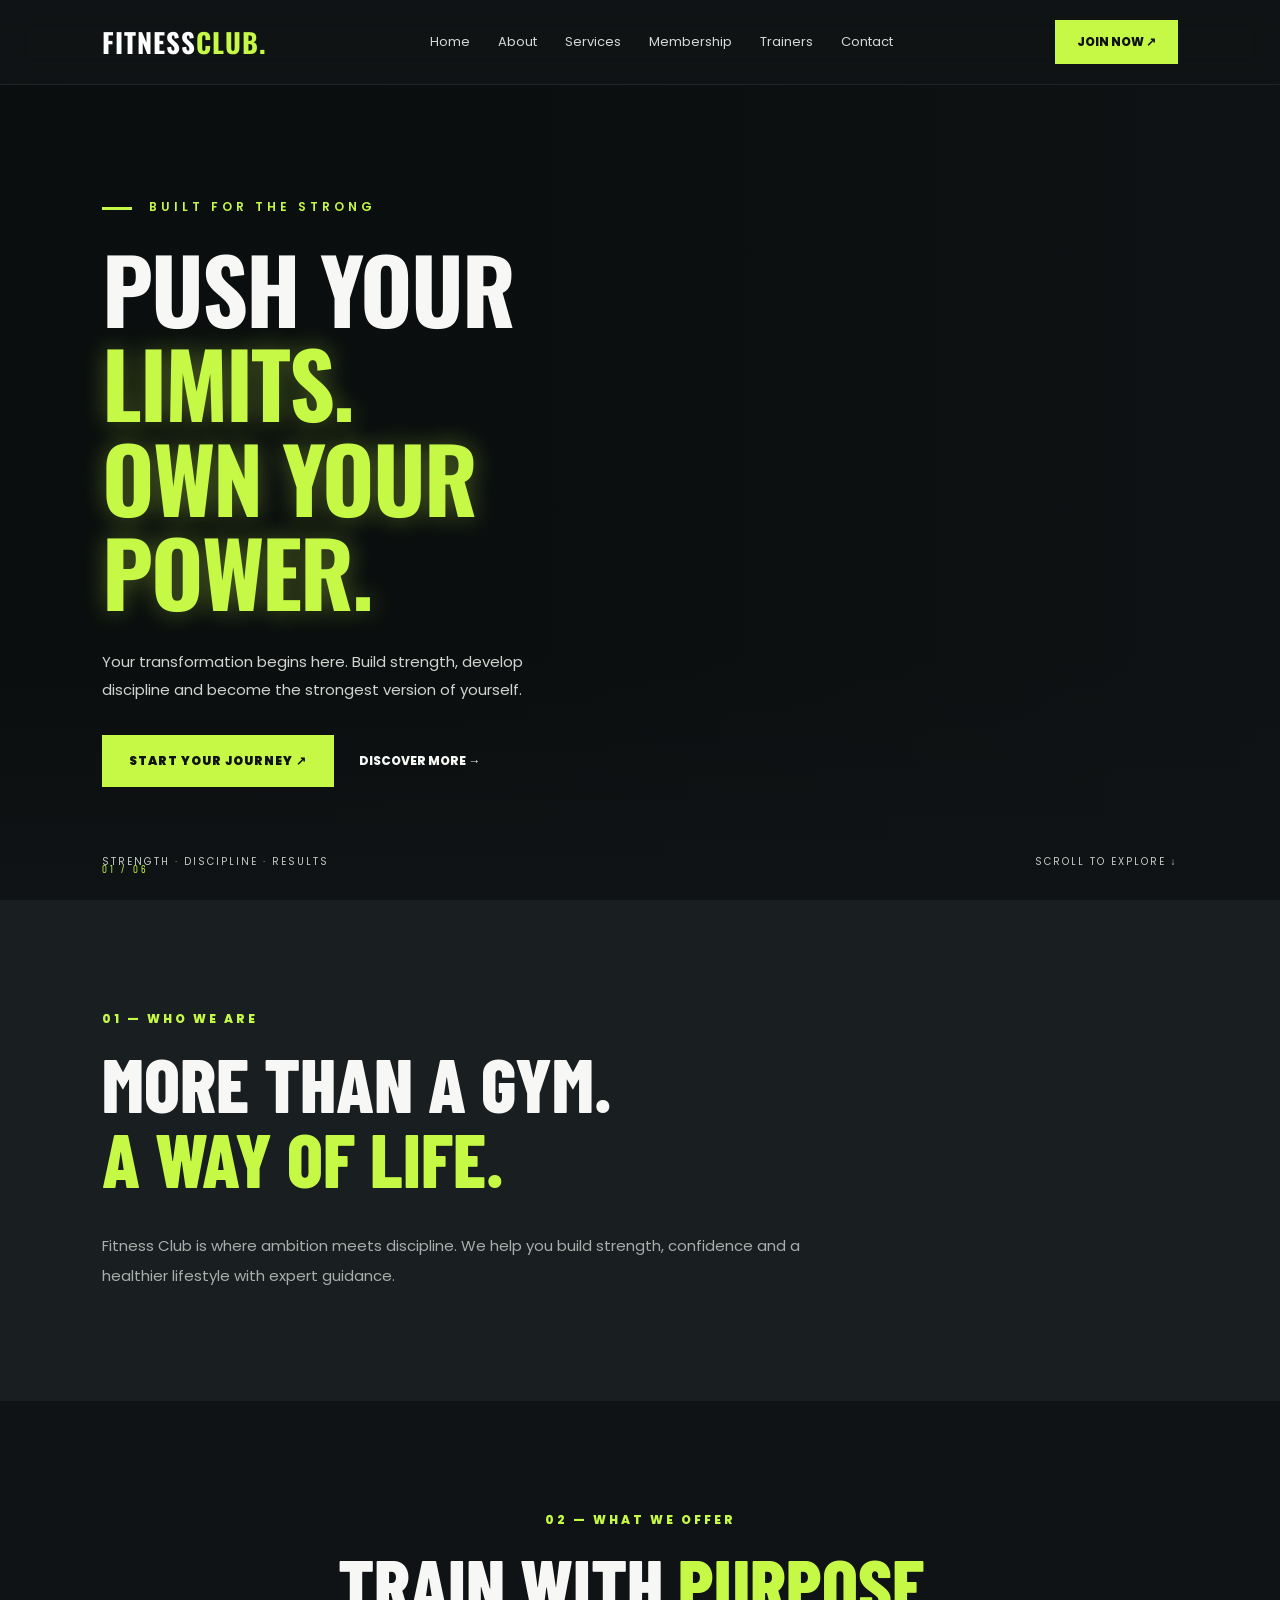
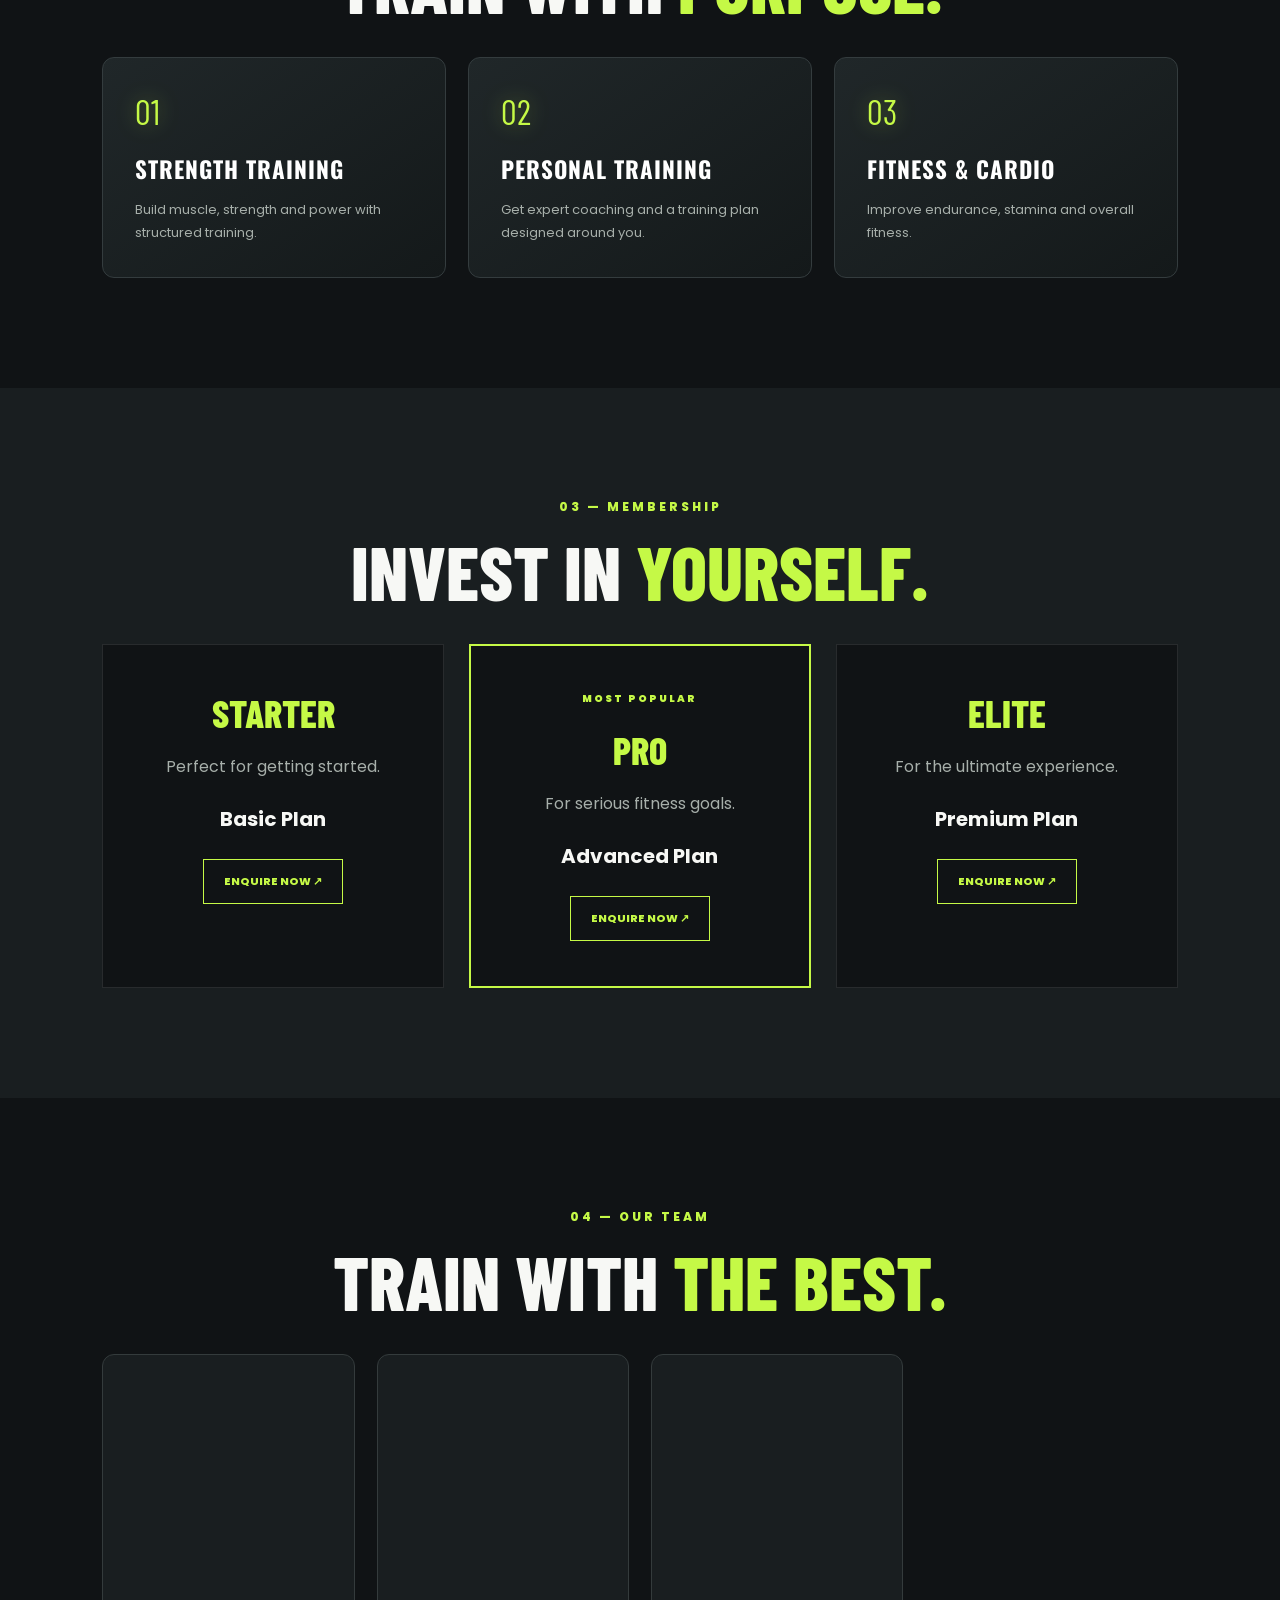
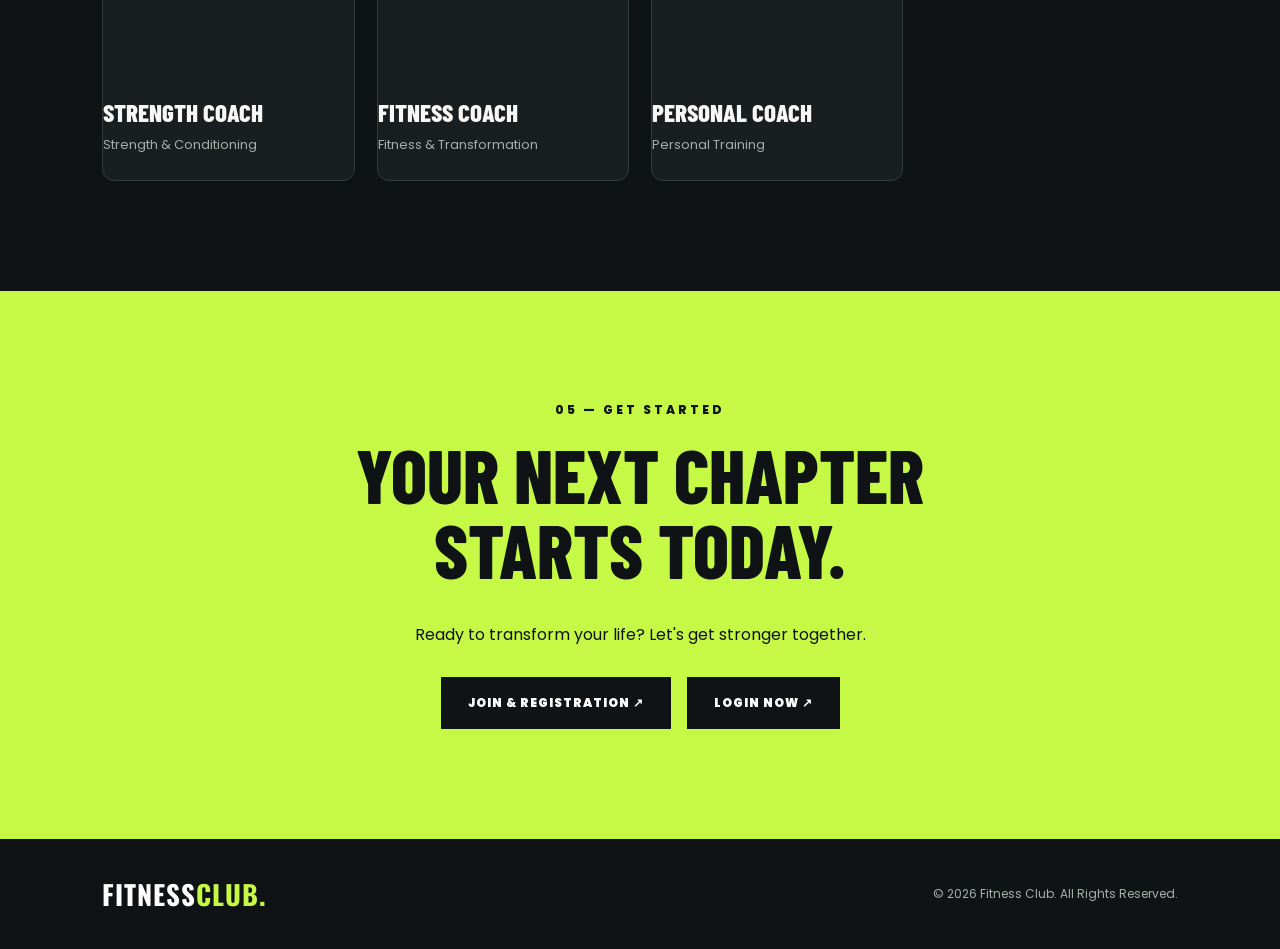
==== commit 59fdadfb: "Update gym website and Firebase authentication" ====
--- a/index.html
+++ b/index.html
@@ -15,6 +15,14 @@
     <link rel="preconnect" href="https://fonts.gstatic.com" crossorigin>
 
     <link href="https://fonts.googleapis.com/css2?family=Oswald:wght@400;500;600;700&family=Poppins:wght@300;400;500;600;700&display=swap" rel="stylesheet">
+
+    <link rel="preconnect" href="https://fonts.googleapis.com">
+<link rel="preconnect" href="https://fonts.gstatic.com" crossorigin>
+
+<link href="https://fonts.googleapis.com/css2?family=Barlow+Condensed:wght@500;600;700;800;900&family=Inter:wght@400;500;600;700;800&family=Oswald:wght@400;500;600;700&family=Poppins:wght@400;500;600;700&display=swap" rel="stylesheet">
+
+<link rel="stylesheet" href="./style.css">
+    
 
     <!-- CSS -->
     <link rel="stylesheet" href="style.css">
@@ -214,8 +222,12 @@
             </h2>
 
             <p>Ready to transform your life? Let's get stronger together.</p>
-            <a href="join.html" class="primary-btn">
-    JOIN FITNESS CLUB ↗
+           <a href="join.html" class="primary-btn">
+    JOIN & REGISTRATION ↗
+</a>
+
+<a href="login.html" class="primary-btn" style="margin-left: 12px;">
+    LOGIN NOW ↗
 </a>
 
 
--- a/style.css
+++ b/style.css
@@ -1,6 +1,3 @@
-
-@import url('https://fonts.googleapis.com/css2?family=Barlow+Condensed:wght@500;600;700;800;900&family=Inter:wght@400;500;600;700;800&display=swap');
-
 :root {
     --bg: #101315;
     --surface: #191e20;
@@ -1015,7 +1012,7 @@
     color: #c5f946;
 }
 
-.logout-btn,
+/* .logout-btn,
 .hero-btn {
     display: inline-block;
     text-decoration: none;
@@ -1032,6 +1029,41 @@
     background: white;
     box-shadow: 0 0 25px #c5f94680;
     transform: translateY(-4px);
+} */
+ .logout-btn,
+.hero-btn {
+    display: inline-flex;
+    align-items: center;
+    justify-content: center;
+    text-decoration: none;
+    background: #c5f946;
+    color: #101315;
+    padding: 13px 25px;
+    font-weight: 700;
+    border-radius: 5px;
+    transition: 0.3s;
+}
+
+.logout-btn {
+    visibility: visible !important;
+    opacity: 1 !important;
+    position: relative;
+    z-index: 100;
+    border: none;
+    cursor: pointer;
+    flex-shrink: 0;
+}
+
+.logout-btn:hover,
+.hero-btn:hover {
+    background: white;
+    box-shadow: 0 0 25px #c5f94680;
+    transform: translateY(-4px);
+}
+
+.logout-btn:disabled {
+    opacity: 0.6 !important;
+    cursor: not-allowed;
 }
 
 /* HERO */
@@ -3464,3 +3496,1044 @@
     color: #101315;
     transform: translateY(-3px);
 }
+
+
+/* REGISTRATION OTP RESPONSIVE STYLES */
+
+.phone-input-wrap {
+    display: flex;
+    align-items: center;
+    width: 100%;
+    background: #101315;
+    border: 1px solid #454b47;
+    border-radius: 8px;
+    overflow: hidden;
+}
+
+.phone-input-wrap:focus-within {
+    border-color: #c5f946;
+    box-shadow: 0 0 12px rgba(197, 249, 70, 0.2);
+}
+
+.country-code {
+    padding: 15px 12px;
+    color: #c5f946;
+    font-size: 14px;
+    border-right: 1px solid #454b47;
+}
+
+.phone-input-wrap input {
+    border: none;
+    border-radius: 0;
+    min-width: 0;
+}
+
+.phone-input-wrap input:focus {
+    box-shadow: none;
+}
+
+#recaptcha-container {
+    margin: 15px 0;
+    overflow-x: auto;
+}
+
+.otp-group {
+    margin-top: 20px;
+}
+
+.otp-group[hidden],
+.register-submit[hidden] {
+    display: none;
+}
+
+.registration-status {
+    margin-top: 15px;
+    font-size: 13px;
+    line-height: 1.6;
+    overflow-wrap: anywhere;
+}
+
+.register-submit:disabled {
+    opacity: 0.6;
+    cursor: not-allowed;
+    transform: none;
+}
+
+@media (max-width: 650px) {
+    #recaptcha-container {
+        max-width: 100%;
+    }
+
+    .registration-wrapper {
+        width: 100%;
+    }
+
+    .phone-input-wrap input {
+        width: 100%;
+    }
+}
+
+
+/* ===== MEMBER LOGIN PAGE ===== */
+
+.join-section {
+    min-height: 100vh;
+    background: #101315;
+    display: flex;
+    justify-content: center;
+    align-items: center;
+    padding: 40px 20px;
+    box-sizing: border-box;
+}
+
+.join-container {
+    width: 100%;
+    max-width: 450px;
+    background: #191e20;
+    padding: 40px;
+    border-radius: 12px;
+    border: 1px solid #30383a;
+    box-shadow: 0 0 30px rgba(197, 249, 70, 0.08);
+    box-sizing: border-box;
+}
+
+.join-container h1 {
+    color: #f7f8f5;
+    font-size: 34px;
+    text-align: center;
+    margin-bottom: 12px;
+}
+
+.join-container h1 span {
+    color: #c5f946;
+}
+
+.join-container p {
+    color: #a7afaa;
+    text-align: center;
+    margin-bottom: 25px;
+}
+
+.join-container label {
+    display: block;
+    color: #f7f8f5;
+    margin-bottom: 8px;
+    font-weight: 600;
+}
+
+.join-container input {
+    width: 100%;
+    padding: 14px;
+    margin-bottom: 20px;
+    background: #101315;
+    border: 1px solid #3b4547;
+    border-radius: 5px;
+    color: white;
+    font-size: 15px;
+    outline: none;
+    box-sizing: border-box;
+}
+
+.join-container input:focus {
+    border-color: #c5f946;
+    box-shadow: 0 0 8px rgba(197, 249, 70, 0.2);
+}
+
+.join-container button {
+    width: 100%;
+    padding: 14px;
+    margin: 10px 0 20px;
+    background: #c5f946;
+    color: #101315;
+    border: none;
+    border-radius: 5px;
+    font-size: 15px;
+    font-weight: 700;
+    cursor: pointer;
+    transition: 0.3s;
+}
+
+.join-container button:hover {
+    background: white;
+    box-shadow: 0 0 20px rgba(197, 249, 70, 0.4);
+    transform: translateY(-3px);
+}
+
+.join-container button:disabled {
+    opacity: 0.6;
+    cursor: not-allowed;
+}
+
+.join-container a {
+    color: #c5f946;
+    text-decoration: none;
+}
+
+.join-container a:hover {
+    text-decoration: underline;
+}
+
+#recaptcha-container {
+    margin: 10px 0 15px;
+    overflow-x: auto;
+}
+
+#loginStatus {
+    margin-top: 10px;
+    font-size: 14px;
+}
+
+.join-container [hidden] {
+    display: none !important;
+}
+
+/* Mobile Responsive */
+
+@media (max-width: 480px) {
+    .join-container {
+        padding: 28px 22px;
+    }
+
+    .join-container h1 {
+        font-size: 28px;
+    }
+}
+
+/* =====================================
+   PREMIUM 3D FITNESS CLUB LOGIN PAGE
+===================================== */
+
+.login-body {
+    margin: 0;
+    padding: 0;
+    background: #101315;
+    color: #f7f8f5;
+    font-family: 'Poppins', sans-serif;
+}
+
+.login-page {
+    min-height: 100vh;
+    position: relative;
+    overflow: hidden;
+    display: flex;
+    flex-direction: column;
+    justify-content: center;
+    padding: 100px 7% 35px;
+    box-sizing: border-box;
+    isolation: isolate;
+    background:
+        radial-gradient(ellipse at 15% 45%, rgba(197,249,70,0.09), transparent 38%),
+        radial-gradient(ellipse at 85% 15%, rgba(197,249,70,0.06), transparent 35%),
+        #101315;
+}
+
+/* BACKGROUND GRID */
+
+.login-grid {
+    position: absolute;
+    inset: 0;
+    z-index: -2;
+    opacity: 0.16;
+    background-image:
+        linear-gradient(rgba(197,249,70,0.09) 1px, transparent 1px),
+        linear-gradient(90deg, rgba(197,249,70,0.09) 1px, transparent 1px);
+    background-size: 55px 55px;
+    mask-image: linear-gradient(to bottom, black, transparent 90%);
+}
+
+/* BACKGROUND GLOW */
+
+.login-glow {
+    position: absolute;
+    width: 350px;
+    height: 350px;
+    border-radius: 50%;
+    filter: blur(100px);
+    opacity: 0.16;
+    pointer-events: none;
+    z-index: -1;
+}
+
+.glow-one {
+    background: #c5f946;
+    top: 10%;
+    left: -180px;
+    animation: glowMoveOne 9s ease-in-out infinite alternate;
+}
+
+.glow-two {
+    background: #80b91e;
+    bottom: 0;
+    right: -180px;
+    animation: glowMoveTwo 10s ease-in-out infinite alternate;
+}
+
+@keyframes glowMoveOne {
+    from { transform: translate(0, 0); }
+    to { transform: translate(100px, 80px); }
+}
+
+@keyframes glowMoveTwo {
+    from { transform: translate(0, 0); }
+    to { transform: translate(-100px, -80px); }
+}
+
+/* LOGO AND HOME LINK */
+
+.login-logo {
+    position: absolute;
+    top: 30px;
+    left: 7%;
+    color: #ffffff;
+    text-decoration: none;
+    font-family: 'Oswald', sans-serif;
+    font-size: 27px;
+    font-weight: 700;
+    letter-spacing: 1px;
+}
+
+.login-logo span {
+    color: #c5f946;
+}
+
+.login-back {
+    position: absolute;
+    top: 38px;
+    right: 7%;
+    color: #a7afaa;
+    font-size: 11px;
+    font-weight: 600;
+    letter-spacing: 1px;
+    text-decoration: none;
+    transition: 0.3s;
+}
+
+.login-back:hover {
+    color: #c5f946;
+}
+
+/* MAIN LAYOUT */
+
+.login-layout {
+    width: 100%;
+    max-width: 1250px;
+    margin: auto;
+    display: grid;
+    grid-template-columns: 1fr 0.85fr;
+    align-items: center;
+    gap: 70px;
+}
+
+/* LEFT VISUAL */
+
+.login-visual {
+    position: relative;
+    min-width: 0;
+    animation: visualEnter 1s ease both;
+}
+
+@keyframes visualEnter {
+    from {
+        opacity: 0;
+        transform: translateX(-35px);
+    }
+    to {
+        opacity: 1;
+        transform: translateX(0);
+    }
+}
+
+.visual-tag {
+    display: inline-flex;
+    align-items: center;
+    gap: 10px;
+    padding: 10px 15px;
+    border: 1px solid rgba(197,249,70,0.25);
+    border-radius: 30px;
+    background: rgba(197,249,70,0.06);
+    color: #c5f946;
+    font-size: 10px;
+    font-weight: 600;
+    letter-spacing: 1.5px;
+}
+
+.live-dot {
+    width: 7px;
+    height: 7px;
+    background: #c5f946;
+    border-radius: 50%;
+    box-shadow: 0 0 12px #c5f946;
+    animation: livePulse 1.5s infinite;
+}
+
+@keyframes livePulse {
+    50% {
+        opacity: 0.35;
+        box-shadow: 0 0 3px #c5f946;
+    }
+}
+
+.login-visual h1 {
+    margin: 28px 0 18px;
+    font-family: 'Oswald', sans-serif;
+    font-size: clamp(55px, 6vw, 85px);
+    font-weight: 700;
+    line-height: 0.99;
+    letter-spacing: -1px;
+}
+
+.login-visual h1 span {
+    color: #c5f946;
+    text-shadow: 0 0 35px rgba(197,249,70,0.25);
+}
+
+.visual-description {
+    max-width: 430px;
+    color: #a7afaa;
+    font-size: 14px;
+    line-height: 1.9;
+}
+
+.visual-stats {
+    display: flex;
+    gap: 40px;
+    margin-top: 35px;
+}
+
+.visual-stats div {
+    display: flex;
+    flex-direction: column;
+    gap: 5px;
+}
+
+.visual-stats strong {
+    color: #c5f946;
+    font-family: 'Oswald', sans-serif;
+    font-size: 27px;
+}
+
+.visual-stats small {
+    color: #818a85;
+    font-size: 9px;
+    letter-spacing: 1.5px;
+}
+
+/* 3D ORBIT SCENE */
+
+.orbit-scene {
+    position: relative;
+    width: 260px;
+    height: 230px;
+    margin: 35px 0 0 35px;
+    perspective: 800px;
+    transform-style: preserve-3d;
+}
+
+.orbit {
+    position: absolute;
+    top: 50%;
+    left: 50%;
+    border: 1px solid rgba(197,249,70,0.35);
+    border-radius: 50%;
+    transform: translate(-50%, -50%) rotateX(65deg);
+    transform-style: preserve-3d;
+}
+
+.orbit-outer {
+    width: 230px;
+    height: 230px;
+    animation: orbitRotate 12s linear infinite;
+}
+
+.orbit-inner {
+    width: 165px;
+    height: 165px;
+    border-style: dashed;
+    border-color: rgba(197,249,70,0.6);
+    animation: orbitReverse 9s linear infinite;
+}
+
+@keyframes orbitRotate {
+    from { transform: translate(-50%, -50%) rotateX(65deg) rotateZ(0deg); }
+    to { transform: translate(-50%, -50%) rotateX(65deg) rotateZ(360deg); }
+}
+
+@keyframes orbitReverse {
+    from { transform: translate(-50%, -50%) rotateX(65deg) rotateZ(360deg); }
+    to { transform: translate(-50%, -50%) rotateX(65deg) rotateZ(0deg); }
+}
+
+.orbit-core {
+    position: absolute;
+    top: 50%;
+    left: 50%;
+    width: 100px;
+    height: 100px;
+    display: flex;
+    align-items: center;
+    justify-content: center;
+    border: 1px solid rgba(197,249,70,0.7);
+    border-radius: 24px;
+    background: linear-gradient(145deg, #28321c, #101315 75%);
+    box-shadow:
+        0 0 35px rgba(197,249,70,0.2),
+        inset 0 0 25px rgba(197,249,70,0.08);
+    transform: translate(-50%, -50%) rotateX(15deg) rotateY(-15deg);
+    animation: coreFloat 4s ease-in-out infinite;
+}
+
+.orbit-core span {
+    font-family: 'Oswald', sans-serif;
+    font-size: 38px;
+    font-weight: 700;
+    color: #c5f946;
+    text-shadow: 0 0 20px rgba(197,249,70,0.5);
+}
+
+@keyframes coreFloat {
+    0%, 100% {
+        transform: translate(-50%, -50%) rotateX(15deg) rotateY(-15deg) translateY(0);
+    }
+    50% {
+        transform: translate(-50%, -50%) rotateX(-12deg) rotateY(15deg) translateY(-12px);
+    }
+}
+
+.float-tag {
+    position: absolute;
+    padding: 10px 13px;
+    border: 1px solid rgba(197,249,70,0.25);
+    border-radius: 6px;
+    background: rgba(25,30,32,0.9);
+    color: #f7f8f5;
+    font-size: 9px;
+    font-weight: 600;
+    letter-spacing: 1px;
+    box-shadow: 0 10px 30px rgba(0,0,0,0.3);
+    animation: tagFloat 4s ease-in-out infinite;
+}
+
+.float-tag span {
+    color: #c5f946;
+    margin-right: 5px;
+}
+
+.float-tag-one {
+    top: 15px;
+    right: -30px;
+}
+
+.float-tag-two {
+    bottom: 15px;
+    left: -20px;
+    animation-delay: 1s;
+}
+
+@keyframes tagFloat {
+    50% { transform: translateY(-10px) rotate(-2deg); }
+}
+
+.orbit-dot {
+    position: absolute;
+    width: 10px;
+    height: 10px;
+    border-radius: 50%;
+    background: #c5f946;
+    box-shadow: 0 0 18px #c5f946;
+}
+
+.dot-one {
+    top: 30px;
+    left: 42px;
+}
+
+.dot-two {
+    right: 20px;
+    bottom: 55px;
+}
+
+/* LOGIN CARD */
+
+.login-card-wrap {
+    width: 100%;
+    max-width: 465px;
+    margin-left: auto;
+    perspective: 1200px;
+    animation: cardEnter 1s ease 0.15s both;
+}
+
+@keyframes cardEnter {
+    from {
+        opacity: 0;
+        transform: translateY(35px) rotateX(8deg);
+    }
+    to {
+        opacity: 1;
+        transform: translateY(0) rotateX(0);
+    }
+}
+
+.login-card {
+    position: relative;
+    padding: 38px;
+    border: 1px solid rgba(197,249,70,0.23);
+    border-radius: 16px;
+    background: linear-gradient(145deg, rgba(31,38,39,0.97), rgba(19,23,24,0.98));
+    box-shadow:
+        0 30px 80px rgba(0,0,0,0.45),
+        0 0 40px rgba(197,249,70,0.05),
+        inset 0 1px 0 rgba(255,255,255,0.06);
+    transform-style: preserve-3d;
+    transition: transform 0.5s ease, box-shadow 0.5s ease;
+}
+
+.login-card:hover {
+    transform: rotateY(-2deg) rotateX(2deg) translateY(-5px);
+    box-shadow:
+        0 40px 90px rgba(0,0,0,0.55),
+        0 0 45px rgba(197,249,70,0.11);
+}
+
+.card-top {
+    display: flex;
+    justify-content: space-between;
+    align-items: center;
+    margin-bottom: 25px;
+}
+
+.card-label {
+    color: #c5f946;
+    font-size: 10px;
+    font-weight: 700;
+    letter-spacing: 2px;
+}
+
+.card-icon {
+    width: 34px;
+    height: 34px;
+    display: flex;
+    align-items: center;
+    justify-content: center;
+    color: #c5f946;
+    background: rgba(197,249,70,0.1);
+    border: 1px solid rgba(197,249,70,0.2);
+    border-radius: 9px;
+}
+
+.login-card h2 {
+    margin: 0;
+    color: #ffffff;
+    font-family: 'Oswald', sans-serif;
+    font-size: 37px;
+    line-height: 1.2;
+}
+
+.login-card h2 span {
+    color: #c5f946;
+}
+
+.card-subtitle {
+    margin: 10px 0 30px;
+    color: #929d96;
+    font-size: 12px;
+    line-height: 1.7;
+}
+
+/* INPUTS */
+
+.login-input-group {
+    margin-bottom: 22px;
+}
+
+.login-input-group label {
+    display: block;
+    margin-bottom: 10px;
+    color: #dce2dc;
+    font-size: 10px;
+    font-weight: 700;
+    letter-spacing: 1.4px;
+}
+
+.phone-input-box {
+    display: flex;
+    align-items: center;
+    min-height: 53px;
+    padding: 0 15px;
+    border: 1px solid #394344;
+    border-radius: 7px;
+    background: #111617;
+    transition: 0.3s;
+}
+
+.phone-input-box:focus-within {
+    border-color: #c5f946;
+    box-shadow: 0 0 0 3px rgba(197,249,70,0.08);
+}
+
+.country-code {
+    color: #c5f946;
+    font-size: 14px;
+    font-weight: 600;
+}
+
+.phone-divider {
+    width: 1px;
+    height: 22px;
+    margin: 0 14px;
+    background: #3b4547;
+}
+
+.login-card input {
+    width: 100%;
+    min-width: 0;
+    padding: 15px 0;
+    border: none;
+    outline: none;
+    background: transparent;
+    color: #ffffff;
+    font-family: 'Poppins', sans-serif;
+    font-size: 13px;
+}
+
+.login-card input::placeholder {
+    color: #65706b;
+}
+
+.login-card input:focus {
+    outline: none;
+}
+
+.login-card input:read-only {
+    opacity: 0.65;
+}
+
+.input-hint {
+    display: block;
+    margin-top: 9px;
+    color: #748078;
+    font-size: 10px;
+}
+
+.otp-input {
+    width: 100% !important;
+    box-sizing: border-box;
+    padding: 16px !important;
+    border: 1px solid #394344 !important;
+    border-radius: 7px;
+    background: #111617 !important;
+    letter-spacing: 7px;
+    font-size: 19px !important;
+    text-align: center;
+}
+
+.otp-input:focus {
+    border-color: #c5f946 !important;
+}
+
+/* BUTTON */
+
+.login-submit {
+    width: 100%;
+    min-height: 54px;
+    display: flex;
+    align-items: center;
+    justify-content: space-between;
+    padding: 0 19px;
+    border: none;
+    border-radius: 7px;
+    background: #c5f946;
+    color: #101315;
+    font-family: 'Poppins', sans-serif;
+    font-size: 12px;
+    font-weight: 800;
+    letter-spacing: 1.2px;
+    cursor: pointer;
+    transition: 0.35s;
+    box-shadow: 0 8px 25px rgba(197,249,70,0.12);
+}
+
+.login-submit:hover {
+    background: #e0ff8c;
+    transform: translateY(-3px);
+    box-shadow: 0 13px 30px rgba(197,249,70,0.23);
+}
+
+.login-submit:active {
+    transform: translateY(0) scale(0.98);
+}
+
+.login-submit:disabled {
+    opacity: 0.6;
+    cursor: not-allowed;
+    transform: none;
+}
+
+.button-arrow {
+    font-size: 20px;
+    transition: transform 0.3s;
+}
+
+.login-submit:hover .button-arrow {
+    transform: translate(4px, -3px);
+}
+
+#recaptcha-container {
+    margin: 12px 0 18px;
+    overflow-x: auto;
+}
+
+#otpSection[hidden] {
+    display: none !important;
+}
+
+/* STATUS */
+
+#loginStatus {
+    min-height: 18px;
+    margin: 15px 0 0;
+    font-size: 11px;
+    line-height: 1.6;
+    overflow-wrap: anywhere;
+}
+
+.login-success {
+    color: #c5f946 !important;
+}
+
+.login-error {
+    color: #ff7777 !important;
+}
+
+/* REGISTER LINK */
+
+.login-separator {
+    display: flex;
+    align-items: center;
+    gap: 12px;
+    margin: 28px 0 18px;
+}
+
+.login-separator::before,
+.login-separator::after {
+    content: "";
+    height: 1px;
+    flex: 1;
+    background: #303a3a;
+}
+
+.login-separator span {
+    color: #78827c;
+    font-size: 9px;
+    font-weight: 600;
+    letter-spacing: 1px;
+}
+
+.register-link {
+    display: flex;
+    justify-content: space-between;
+    align-items: center;
+    padding: 13px 15px;
+    border: 1px solid #394344;
+    border-radius: 6px;
+    color: #f7f8f5;
+    font-size: 10px;
+    font-weight: 700;
+    letter-spacing: 1px;
+    text-decoration: none;
+    transition: 0.3s;
+}
+
+.register-link span {
+    color: #c5f946;
+    font-size: 17px;
+}
+
+.register-link:hover {
+    border-color: #c5f946;
+    background: rgba(197,249,70,0.05);
+}
+
+.login-card-footer {
+    display: flex;
+    justify-content: space-between;
+    gap: 10px;
+    margin-top: 25px;
+    padding-top: 17px;
+    border-top: 1px solid #303a3a;
+    color: #748078;
+    font-size: 8px;
+    letter-spacing: 0.8px;
+}
+
+.login-card-footer span:last-child {
+    color: #a9d94a;
+}
+
+.login-bottom-note {
+    margin-top: 20px;
+    color: #69736d;
+    text-align: center;
+    font-size: 9px;
+    letter-spacing: 2px;
+}
+
+.login-footer {
+    position: relative;
+    margin-top: 35px;
+    color: #626d66;
+    text-align: center;
+    font-size: 9px;
+    letter-spacing: 1px;
+}
+
+/* TABLET */
+
+@media (max-width: 950px) {
+    .login-layout {
+        grid-template-columns: 1fr 0.95fr;
+        gap: 35px;
+    }
+
+    .login-visual h1 {
+        font-size: 58px;
+    }
+
+    .login-card {
+        padding: 28px;
+    }
+
+    .orbit-scene {
+        transform: scale(0.85);
+        transform-origin: left center;
+        margin-left: 10px;
+    }
+
+    .visual-stats {
+        gap: 22px;
+    }
+}
+
+/* MOBILE */
+
+@media (max-width: 700px) {
+    .login-page {
+        padding: 105px 20px 25px;
+    }
+
+    .login-logo {
+        top: 24px;
+        left: 20px;
+        font-size: 23px;
+    }
+
+    .login-back {
+        top: 32px;
+        right: 20px;
+        font-size: 9px;
+    }
+
+    .login-layout {
+        grid-template-columns: 1fr;
+        gap: 30px;
+        max-width: 470px;
+    }
+
+    .login-visual {
+        text-align: center;
+    }
+
+    .visual-tag {
+        font-size: 8px;
+        letter-spacing: 1px;
+    }
+
+    .login-visual h1 {
+        margin-top: 20px;
+        font-size: clamp(46px, 12vw, 65px);
+    }
+
+    .visual-description {
+        margin: auto;
+        max-width: 340px;
+        font-size: 12px;
+    }
+
+    .visual-stats {
+        justify-content: center;
+        gap: 35px;
+        margin-top: 25px;
+    }
+
+    .visual-stats strong {
+        font-size: 23px;
+    }
+
+    .orbit-scene {
+        width: 220px;
+        height: 185px;
+        margin: 15px auto 0;
+        transform: scale(0.8);
+        transform-origin: center center;
+    }
+
+    .login-card-wrap {
+        max-width: 450px;
+        margin: auto;
+    }
+
+    .login-card {
+        padding: 28px 23px;
+    }
+
+    .login-card h2 {
+        font-size: 32px;
+    }
+
+    .login-footer {
+        margin-top: 30px;
+        font-size: 8px;
+    }
+}
+
+/* SMALL MOBILE */
+
+@media (max-width: 380px) {
+    .login-page {
+        padding-left: 14px;
+        padding-right: 14px;
+    }
+
+    .login-card {
+        padding: 24px 17px;
+    }
+
+    .login-back {
+        font-size: 8px;
+    }
+
+    .visual-stats {
+        gap: 22px;
+    }
+
+    .login-card-footer {
+        font-size: 7px;
+    }
+}
+
+/* ACCESSIBILITY: REDUCED MOTION */
+
+@media (prefers-reduced-motion: reduce) {
+    .login-page *,
+    .login-page *::before,
+    .login-page *::after {
+        animation-duration: 0.01ms !important;
+        animation-iteration-count: 1 !important;
+        transition-duration: 0.01ms !important;
+        scroll-behavior: auto !important;
+    }
+}
+
+
+
+
+
--- a/style.css
+++ b/style.css
@@ -1,6 +1,3 @@
-
-@import url('https://fonts.googleapis.com/css2?family=Barlow+Condensed:wght@500;600;700;800;900&family=Inter:wght@400;500;600;700;800&display=swap');
-
 :root {
     --bg: #101315;
     --surface: #191e20;
@@ -1015,7 +1012,7 @@
     color: #c5f946;
 }
 
-.logout-btn,
+/* .logout-btn,
 .hero-btn {
     display: inline-block;
     text-decoration: none;
@@ -1032,6 +1029,41 @@
     background: white;
     box-shadow: 0 0 25px #c5f94680;
     transform: translateY(-4px);
+} */
+ .logout-btn,
+.hero-btn {
+    display: inline-flex;
+    align-items: center;
+    justify-content: center;
+    text-decoration: none;
+    background: #c5f946;
+    color: #101315;
+    padding: 13px 25px;
+    font-weight: 700;
+    border-radius: 5px;
+    transition: 0.3s;
+}
+
+.logout-btn {
+    visibility: visible !important;
+    opacity: 1 !important;
+    position: relative;
+    z-index: 100;
+    border: none;
+    cursor: pointer;
+    flex-shrink: 0;
+}
+
+.logout-btn:hover,
+.hero-btn:hover {
+    background: white;
+    box-shadow: 0 0 25px #c5f94680;
+    transform: translateY(-4px);
+}
+
+.logout-btn:disabled {
+    opacity: 0.6 !important;
+    cursor: not-allowed;
 }
 
 /* HERO */
@@ -3464,3 +3496,1044 @@
     color: #101315;
     transform: translateY(-3px);
 }
+
+
+/* REGISTRATION OTP RESPONSIVE STYLES */
+
+.phone-input-wrap {
+    display: flex;
+    align-items: center;
+    width: 100%;
+    background: #101315;
+    border: 1px solid #454b47;
+    border-radius: 8px;
+    overflow: hidden;
+}
+
+.phone-input-wrap:focus-within {
+    border-color: #c5f946;
+    box-shadow: 0 0 12px rgba(197, 249, 70, 0.2);
+}
+
+.country-code {
+    padding: 15px 12px;
+    color: #c5f946;
+    font-size: 14px;
+    border-right: 1px solid #454b47;
+}
+
+.phone-input-wrap input {
+    border: none;
+    border-radius: 0;
+    min-width: 0;
+}
+
+.phone-input-wrap input:focus {
+    box-shadow: none;
+}
+
+#recaptcha-container {
+    margin: 15px 0;
+    overflow-x: auto;
+}
+
+.otp-group {
+    margin-top: 20px;
+}
+
+.otp-group[hidden],
+.register-submit[hidden] {
+    display: none;
+}
+
+.registration-status {
+    margin-top: 15px;
+    font-size: 13px;
+    line-height: 1.6;
+    overflow-wrap: anywhere;
+}
+
+.register-submit:disabled {
+    opacity: 0.6;
+    cursor: not-allowed;
+    transform: none;
+}
+
+@media (max-width: 650px) {
+    #recaptcha-container {
+        max-width: 100%;
+    }
+
+    .registration-wrapper {
+        width: 100%;
+    }
+
+    .phone-input-wrap input {
+        width: 100%;
+    }
+}
+
+
+/* ===== MEMBER LOGIN PAGE ===== */
+
+.join-section {
+    min-height: 100vh;
+    background: #101315;
+    display: flex;
+    justify-content: center;
+    align-items: center;
+    padding: 40px 20px;
+    box-sizing: border-box;
+}
+
+.join-container {
+    width: 100%;
+    max-width: 450px;
+    background: #191e20;
+    padding: 40px;
+    border-radius: 12px;
+    border: 1px solid #30383a;
+    box-shadow: 0 0 30px rgba(197, 249, 70, 0.08);
+    box-sizing: border-box;
+}
+
+.join-container h1 {
+    color: #f7f8f5;
+    font-size: 34px;
+    text-align: center;
+    margin-bottom: 12px;
+}
+
+.join-container h1 span {
+    color: #c5f946;
+}
+
+.join-container p {
+    color: #a7afaa;
+    text-align: center;
+    margin-bottom: 25px;
+}
+
+.join-container label {
+    display: block;
+    color: #f7f8f5;
+    margin-bottom: 8px;
+    font-weight: 600;
+}
+
+.join-container input {
+    width: 100%;
+    padding: 14px;
+    margin-bottom: 20px;
+    background: #101315;
+    border: 1px solid #3b4547;
+    border-radius: 5px;
+    color: white;
+    font-size: 15px;
+    outline: none;
+    box-sizing: border-box;
+}
+
+.join-container input:focus {
+    border-color: #c5f946;
+    box-shadow: 0 0 8px rgba(197, 249, 70, 0.2);
+}
+
+.join-container button {
+    width: 100%;
+    padding: 14px;
+    margin: 10px 0 20px;
+    background: #c5f946;
+    color: #101315;
+    border: none;
+    border-radius: 5px;
+    font-size: 15px;
+    font-weight: 700;
+    cursor: pointer;
+    transition: 0.3s;
+}
+
+.join-container button:hover {
+    background: white;
+    box-shadow: 0 0 20px rgba(197, 249, 70, 0.4);
+    transform: translateY(-3px);
+}
+
+.join-container button:disabled {
+    opacity: 0.6;
+    cursor: not-allowed;
+}
+
+.join-container a {
+    color: #c5f946;
+    text-decoration: none;
+}
+
+.join-container a:hover {
+    text-decoration: underline;
+}
+
+#recaptcha-container {
+    margin: 10px 0 15px;
+    overflow-x: auto;
+}
+
+#loginStatus {
+    margin-top: 10px;
+    font-size: 14px;
+}
+
+.join-container [hidden] {
+    display: none !important;
+}
+
+/* Mobile Responsive */
+
+@media (max-width: 480px) {
+    .join-container {
+        padding: 28px 22px;
+    }
+
+    .join-container h1 {
+        font-size: 28px;
+    }
+}
+
+/* =====================================
+   PREMIUM 3D FITNESS CLUB LOGIN PAGE
+===================================== */
+
+.login-body {
+    margin: 0;
+    padding: 0;
+    background: #101315;
+    color: #f7f8f5;
+    font-family: 'Poppins', sans-serif;
+}
+
+.login-page {
+    min-height: 100vh;
+    position: relative;
+    overflow: hidden;
+    display: flex;
+    flex-direction: column;
+    justify-content: center;
+    padding: 100px 7% 35px;
+    box-sizing: border-box;
+    isolation: isolate;
+    background:
+        radial-gradient(ellipse at 15% 45%, rgba(197,249,70,0.09), transparent 38%),
+        radial-gradient(ellipse at 85% 15%, rgba(197,249,70,0.06), transparent 35%),
+        #101315;
+}
+
+/* BACKGROUND GRID */
+
+.login-grid {
+    position: absolute;
+    inset: 0;
+    z-index: -2;
+    opacity: 0.16;
+    background-image:
+        linear-gradient(rgba(197,249,70,0.09) 1px, transparent 1px),
+        linear-gradient(90deg, rgba(197,249,70,0.09) 1px, transparent 1px);
+    background-size: 55px 55px;
+    mask-image: linear-gradient(to bottom, black, transparent 90%);
+}
+
+/* BACKGROUND GLOW */
+
+.login-glow {
+    position: absolute;
+    width: 350px;
+    height: 350px;
+    border-radius: 50%;
+    filter: blur(100px);
+    opacity: 0.16;
+    pointer-events: none;
+    z-index: -1;
+}
+
+.glow-one {
+    background: #c5f946;
+    top: 10%;
+    left: -180px;
+    animation: glowMoveOne 9s ease-in-out infinite alternate;
+}
+
+.glow-two {
+    background: #80b91e;
+    bottom: 0;
+    right: -180px;
+    animation: glowMoveTwo 10s ease-in-out infinite alternate;
+}
+
+@keyframes glowMoveOne {
+    from { transform: translate(0, 0); }
+    to { transform: translate(100px, 80px); }
+}
+
+@keyframes glowMoveTwo {
+    from { transform: translate(0, 0); }
+    to { transform: translate(-100px, -80px); }
+}
+
+/* LOGO AND HOME LINK */
+
+.login-logo {
+    position: absolute;
+    top: 30px;
+    left: 7%;
+    color: #ffffff;
+    text-decoration: none;
+    font-family: 'Oswald', sans-serif;
+    font-size: 27px;
+    font-weight: 700;
+    letter-spacing: 1px;
+}
+
+.login-logo span {
+    color: #c5f946;
+}
+
+.login-back {
+    position: absolute;
+    top: 38px;
+    right: 7%;
+    color: #a7afaa;
+    font-size: 11px;
+    font-weight: 600;
+    letter-spacing: 1px;
+    text-decoration: none;
+    transition: 0.3s;
+}
+
+.login-back:hover {
+    color: #c5f946;
+}
+
+/* MAIN LAYOUT */
+
+.login-layout {
+    width: 100%;
+    max-width: 1250px;
+    margin: auto;
+    display: grid;
+    grid-template-columns: 1fr 0.85fr;
+    align-items: center;
+    gap: 70px;
+}
+
+/* LEFT VISUAL */
+
+.login-visual {
+    position: relative;
+    min-width: 0;
+    animation: visualEnter 1s ease both;
+}
+
+@keyframes visualEnter {
+    from {
+        opacity: 0;
+        transform: translateX(-35px);
+    }
+    to {
+        opacity: 1;
+        transform: translateX(0);
+    }
+}
+
+.visual-tag {
+    display: inline-flex;
+    align-items: center;
+    gap: 10px;
+    padding: 10px 15px;
+    border: 1px solid rgba(197,249,70,0.25);
+    border-radius: 30px;
+    background: rgba(197,249,70,0.06);
+    color: #c5f946;
+    font-size: 10px;
+    font-weight: 600;
+    letter-spacing: 1.5px;
+}
+
+.live-dot {
+    width: 7px;
+    height: 7px;
+    background: #c5f946;
+    border-radius: 50%;
+    box-shadow: 0 0 12px #c5f946;
+    animation: livePulse 1.5s infinite;
+}
+
+@keyframes livePulse {
+    50% {
+        opacity: 0.35;
+        box-shadow: 0 0 3px #c5f946;
+    }
+}
+
+.login-visual h1 {
+    margin: 28px 0 18px;
+    font-family: 'Oswald', sans-serif;
+    font-size: clamp(55px, 6vw, 85px);
+    font-weight: 700;
+    line-height: 0.99;
+    letter-spacing: -1px;
+}
+
+.login-visual h1 span {
+    color: #c5f946;
+    text-shadow: 0 0 35px rgba(197,249,70,0.25);
+}
+
+.visual-description {
+    max-width: 430px;
+    color: #a7afaa;
+    font-size: 14px;
+    line-height: 1.9;
+}
+
+.visual-stats {
+    display: flex;
+    gap: 40px;
+    margin-top: 35px;
+}
+
+.visual-stats div {
+    display: flex;
+    flex-direction: column;
+    gap: 5px;
+}
+
+.visual-stats strong {
+    color: #c5f946;
+    font-family: 'Oswald', sans-serif;
+    font-size: 27px;
+}
+
+.visual-stats small {
+    color: #818a85;
+    font-size: 9px;
+    letter-spacing: 1.5px;
+}
+
+/* 3D ORBIT SCENE */
+
+.orbit-scene {
+    position: relative;
+    width: 260px;
+    height: 230px;
+    margin: 35px 0 0 35px;
+    perspective: 800px;
+    transform-style: preserve-3d;
+}
+
+.orbit {
+    position: absolute;
+    top: 50%;
+    left: 50%;
+    border: 1px solid rgba(197,249,70,0.35);
+    border-radius: 50%;
+    transform: translate(-50%, -50%) rotateX(65deg);
+    transform-style: preserve-3d;
+}
+
+.orbit-outer {
+    width: 230px;
+    height: 230px;
+    animation: orbitRotate 12s linear infinite;
+}
+
+.orbit-inner {
+    width: 165px;
+    height: 165px;
+    border-style: dashed;
+    border-color: rgba(197,249,70,0.6);
+    animation: orbitReverse 9s linear infinite;
+}
+
+@keyframes orbitRotate {
+    from { transform: translate(-50%, -50%) rotateX(65deg) rotateZ(0deg); }
+    to { transform: translate(-50%, -50%) rotateX(65deg) rotateZ(360deg); }
+}
+
+@keyframes orbitReverse {
+    from { transform: translate(-50%, -50%) rotateX(65deg) rotateZ(360deg); }
+    to { transform: translate(-50%, -50%) rotateX(65deg) rotateZ(0deg); }
+}
+
+.orbit-core {
+    position: absolute;
+    top: 50%;
+    left: 50%;
+    width: 100px;
+    height: 100px;
+    display: flex;
+    align-items: center;
+    justify-content: center;
+    border: 1px solid rgba(197,249,70,0.7);
+    border-radius: 24px;
+    background: linear-gradient(145deg, #28321c, #101315 75%);
+    box-shadow:
+        0 0 35px rgba(197,249,70,0.2),
+        inset 0 0 25px rgba(197,249,70,0.08);
+    transform: translate(-50%, -50%) rotateX(15deg) rotateY(-15deg);
+    animation: coreFloat 4s ease-in-out infinite;
+}
+
+.orbit-core span {
+    font-family: 'Oswald', sans-serif;
+    font-size: 38px;
+    font-weight: 700;
+    color: #c5f946;
+    text-shadow: 0 0 20px rgba(197,249,70,0.5);
+}
+
+@keyframes coreFloat {
+    0%, 100% {
+        transform: translate(-50%, -50%) rotateX(15deg) rotateY(-15deg) translateY(0);
+    }
+    50% {
+        transform: translate(-50%, -50%) rotateX(-12deg) rotateY(15deg) translateY(-12px);
+    }
+}
+
+.float-tag {
+    position: absolute;
+    padding: 10px 13px;
+    border: 1px solid rgba(197,249,70,0.25);
+    border-radius: 6px;
+    background: rgba(25,30,32,0.9);
+    color: #f7f8f5;
+    font-size: 9px;
+    font-weight: 600;
+    letter-spacing: 1px;
+    box-shadow: 0 10px 30px rgba(0,0,0,0.3);
+    animation: tagFloat 4s ease-in-out infinite;
+}
+
+.float-tag span {
+    color: #c5f946;
+    margin-right: 5px;
+}
+
+.float-tag-one {
+    top: 15px;
+    right: -30px;
+}
+
+.float-tag-two {
+    bottom: 15px;
+    left: -20px;
+    animation-delay: 1s;
+}
+
+@keyframes tagFloat {
+    50% { transform: translateY(-10px) rotate(-2deg); }
+}
+
+.orbit-dot {
+    position: absolute;
+    width: 10px;
+    height: 10px;
+    border-radius: 50%;
+    background: #c5f946;
+    box-shadow: 0 0 18px #c5f946;
+}
+
+.dot-one {
+    top: 30px;
+    left: 42px;
+}
+
+.dot-two {
+    right: 20px;
+    bottom: 55px;
+}
+
+/* LOGIN CARD */
+
+.login-card-wrap {
+    width: 100%;
+    max-width: 465px;
+    margin-left: auto;
+    perspective: 1200px;
+    animation: cardEnter 1s ease 0.15s both;
+}
+
+@keyframes cardEnter {
+    from {
+        opacity: 0;
+        transform: translateY(35px) rotateX(8deg);
+    }
+    to {
+        opacity: 1;
+        transform: translateY(0) rotateX(0);
+    }
+}
+
+.login-card {
+    position: relative;
+    padding: 38px;
+    border: 1px solid rgba(197,249,70,0.23);
+    border-radius: 16px;
+    background: linear-gradient(145deg, rgba(31,38,39,0.97), rgba(19,23,24,0.98));
+    box-shadow:
+        0 30px 80px rgba(0,0,0,0.45),
+        0 0 40px rgba(197,249,70,0.05),
+        inset 0 1px 0 rgba(255,255,255,0.06);
+    transform-style: preserve-3d;
+    transition: transform 0.5s ease, box-shadow 0.5s ease;
+}
+
+.login-card:hover {
+    transform: rotateY(-2deg) rotateX(2deg) translateY(-5px);
+    box-shadow:
+        0 40px 90px rgba(0,0,0,0.55),
+        0 0 45px rgba(197,249,70,0.11);
+}
+
+.card-top {
+    display: flex;
+    justify-content: space-between;
+    align-items: center;
+    margin-bottom: 25px;
+}
+
+.card-label {
+    color: #c5f946;
+    font-size: 10px;
+    font-weight: 700;
+    letter-spacing: 2px;
+}
+
+.card-icon {
+    width: 34px;
+    height: 34px;
+    display: flex;
+    align-items: center;
+    justify-content: center;
+    color: #c5f946;
+    background: rgba(197,249,70,0.1);
+    border: 1px solid rgba(197,249,70,0.2);
+    border-radius: 9px;
+}
+
+.login-card h2 {
+    margin: 0;
+    color: #ffffff;
+    font-family: 'Oswald', sans-serif;
+    font-size: 37px;
+    line-height: 1.2;
+}
+
+.login-card h2 span {
+    color: #c5f946;
+}
+
+.card-subtitle {
+    margin: 10px 0 30px;
+    color: #929d96;
+    font-size: 12px;
+    line-height: 1.7;
+}
+
+/* INPUTS */
+
+.login-input-group {
+    margin-bottom: 22px;
+}
+
+.login-input-group label {
+    display: block;
+    margin-bottom: 10px;
+    color: #dce2dc;
+    font-size: 10px;
+    font-weight: 700;
+    letter-spacing: 1.4px;
+}
+
+.phone-input-box {
+    display: flex;
+    align-items: center;
+    min-height: 53px;
+    padding: 0 15px;
+    border: 1px solid #394344;
+    border-radius: 7px;
+    background: #111617;
+    transition: 0.3s;
+}
+
+.phone-input-box:focus-within {
+    border-color: #c5f946;
+    box-shadow: 0 0 0 3px rgba(197,249,70,0.08);
+}
+
+.country-code {
+    color: #c5f946;
+    font-size: 14px;
+    font-weight: 600;
+}
+
+.phone-divider {
+    width: 1px;
+    height: 22px;
+    margin: 0 14px;
+    background: #3b4547;
+}
+
+.login-card input {
+    width: 100%;
+    min-width: 0;
+    padding: 15px 0;
+    border: none;
+    outline: none;
+    background: transparent;
+    color: #ffffff;
+    font-family: 'Poppins', sans-serif;
+    font-size: 13px;
+}
+
+.login-card input::placeholder {
+    color: #65706b;
+}
+
+.login-card input:focus {
+    outline: none;
+}
+
+.login-card input:read-only {
+    opacity: 0.65;
+}
+
+.input-hint {
+    display: block;
+    margin-top: 9px;
+    color: #748078;
+    font-size: 10px;
+}
+
+.otp-input {
+    width: 100% !important;
+    box-sizing: border-box;
+    padding: 16px !important;
+    border: 1px solid #394344 !important;
+    border-radius: 7px;
+    background: #111617 !important;
+    letter-spacing: 7px;
+    font-size: 19px !important;
+    text-align: center;
+}
+
+.otp-input:focus {
+    border-color: #c5f946 !important;
+}
+
+/* BUTTON */
+
+.login-submit {
+    width: 100%;
+    min-height: 54px;
+    display: flex;
+    align-items: center;
+    justify-content: space-between;
+    padding: 0 19px;
+    border: none;
+    border-radius: 7px;
+    background: #c5f946;
+    color: #101315;
+    font-family: 'Poppins', sans-serif;
+    font-size: 12px;
+    font-weight: 800;
+    letter-spacing: 1.2px;
+    cursor: pointer;
+    transition: 0.35s;
+    box-shadow: 0 8px 25px rgba(197,249,70,0.12);
+}
+
+.login-submit:hover {
+    background: #e0ff8c;
+    transform: translateY(-3px);
+    box-shadow: 0 13px 30px rgba(197,249,70,0.23);
+}
+
+.login-submit:active {
+    transform: translateY(0) scale(0.98);
+}
+
+.login-submit:disabled {
+    opacity: 0.6;
+    cursor: not-allowed;
+    transform: none;
+}
+
+.button-arrow {
+    font-size: 20px;
+    transition: transform 0.3s;
+}
+
+.login-submit:hover .button-arrow {
+    transform: translate(4px, -3px);
+}
+
+#recaptcha-container {
+    margin: 12px 0 18px;
+    overflow-x: auto;
+}
+
+#otpSection[hidden] {
+    display: none !important;
+}
+
+/* STATUS */
+
+#loginStatus {
+    min-height: 18px;
+    margin: 15px 0 0;
+    font-size: 11px;
+    line-height: 1.6;
+    overflow-wrap: anywhere;
+}
+
+.login-success {
+    color: #c5f946 !important;
+}
+
+.login-error {
+    color: #ff7777 !important;
+}
+
+/* REGISTER LINK */
+
+.login-separator {
+    display: flex;
+    align-items: center;
+    gap: 12px;
+    margin: 28px 0 18px;
+}
+
+.login-separator::before,
+.login-separator::after {
+    content: "";
+    height: 1px;
+    flex: 1;
+    background: #303a3a;
+}
+
+.login-separator span {
+    color: #78827c;
+    font-size: 9px;
+    font-weight: 600;
+    letter-spacing: 1px;
+}
+
+.register-link {
+    display: flex;
+    justify-content: space-between;
+    align-items: center;
+    padding: 13px 15px;
+    border: 1px solid #394344;
+    border-radius: 6px;
+    color: #f7f8f5;
+    font-size: 10px;
+    font-weight: 700;
+    letter-spacing: 1px;
+    text-decoration: none;
+    transition: 0.3s;
+}
+
+.register-link span {
+    color: #c5f946;
+    font-size: 17px;
+}
+
+.register-link:hover {
+    border-color: #c5f946;
+    background: rgba(197,249,70,0.05);
+}
+
+.login-card-footer {
+    display: flex;
+    justify-content: space-between;
+    gap: 10px;
+    margin-top: 25px;
+    padding-top: 17px;
+    border-top: 1px solid #303a3a;
+    color: #748078;
+    font-size: 8px;
+    letter-spacing: 0.8px;
+}
+
+.login-card-footer span:last-child {
+    color: #a9d94a;
+}
+
+.login-bottom-note {
+    margin-top: 20px;
+    color: #69736d;
+    text-align: center;
+    font-size: 9px;
+    letter-spacing: 2px;
+}
+
+.login-footer {
+    position: relative;
+    margin-top: 35px;
+    color: #626d66;
+    text-align: center;
+    font-size: 9px;
+    letter-spacing: 1px;
+}
+
+/* TABLET */
+
+@media (max-width: 950px) {
+    .login-layout {
+        grid-template-columns: 1fr 0.95fr;
+        gap: 35px;
+    }
+
+    .login-visual h1 {
+        font-size: 58px;
+    }
+
+    .login-card {
+        padding: 28px;
+    }
+
+    .orbit-scene {
+        transform: scale(0.85);
+        transform-origin: left center;
+        margin-left: 10px;
+    }
+
+    .visual-stats {
+        gap: 22px;
+    }
+}
+
+/* MOBILE */
+
+@media (max-width: 700px) {
+    .login-page {
+        padding: 105px 20px 25px;
+    }
+
+    .login-logo {
+        top: 24px;
+        left: 20px;
+        font-size: 23px;
+    }
+
+    .login-back {
+        top: 32px;
+        right: 20px;
+        font-size: 9px;
+    }
+
+    .login-layout {
+        grid-template-columns: 1fr;
+        gap: 30px;
+        max-width: 470px;
+    }
+
+    .login-visual {
+        text-align: center;
+    }
+
+    .visual-tag {
+        font-size: 8px;
+        letter-spacing: 1px;
+    }
+
+    .login-visual h1 {
+        margin-top: 20px;
+        font-size: clamp(46px, 12vw, 65px);
+    }
+
+    .visual-description {
+        margin: auto;
+        max-width: 340px;
+        font-size: 12px;
+    }
+
+    .visual-stats {
+        justify-content: center;
+        gap: 35px;
+        margin-top: 25px;
+    }
+
+    .visual-stats strong {
+        font-size: 23px;
+    }
+
+    .orbit-scene {
+        width: 220px;
+        height: 185px;
+        margin: 15px auto 0;
+        transform: scale(0.8);
+        transform-origin: center center;
+    }
+
+    .login-card-wrap {
+        max-width: 450px;
+        margin: auto;
+    }
+
+    .login-card {
+        padding: 28px 23px;
+    }
+
+    .login-card h2 {
+        font-size: 32px;
+    }
+
+    .login-footer {
+        margin-top: 30px;
+        font-size: 8px;
+    }
+}
+
+/* SMALL MOBILE */
+
+@media (max-width: 380px) {
+    .login-page {
+        padding-left: 14px;
+        padding-right: 14px;
+    }
+
+    .login-card {
+        padding: 24px 17px;
+    }
+
+    .login-back {
+        font-size: 8px;
+    }
+
+    .visual-stats {
+        gap: 22px;
+    }
+
+    .login-card-footer {
+        font-size: 7px;
+    }
+}
+
+/* ACCESSIBILITY: REDUCED MOTION */
+
+@media (prefers-reduced-motion: reduce) {
+    .login-page *,
+    .login-page *::before,
+    .login-page *::after {
+        animation-duration: 0.01ms !important;
+        animation-iteration-count: 1 !important;
+        transition-duration: 0.01ms !important;
+        scroll-behavior: auto !important;
+    }
+}
+
+
+
+
+
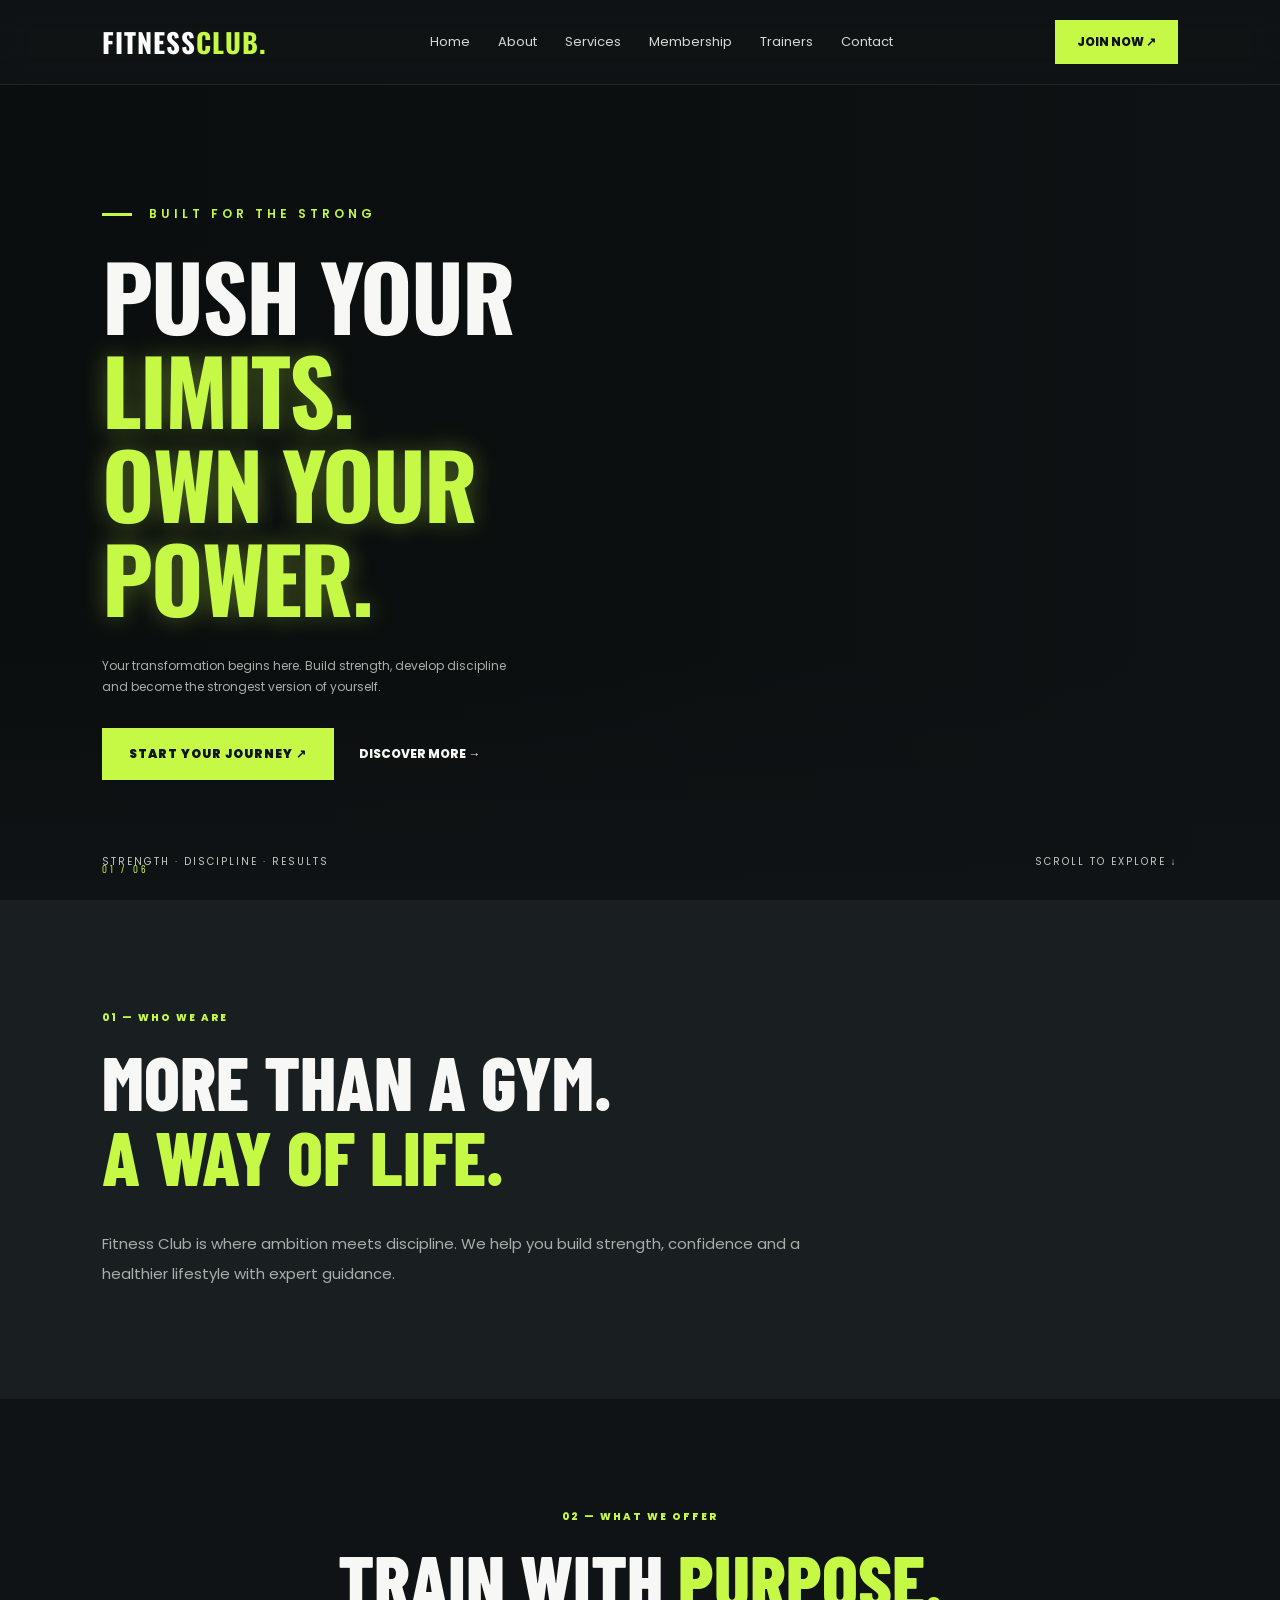
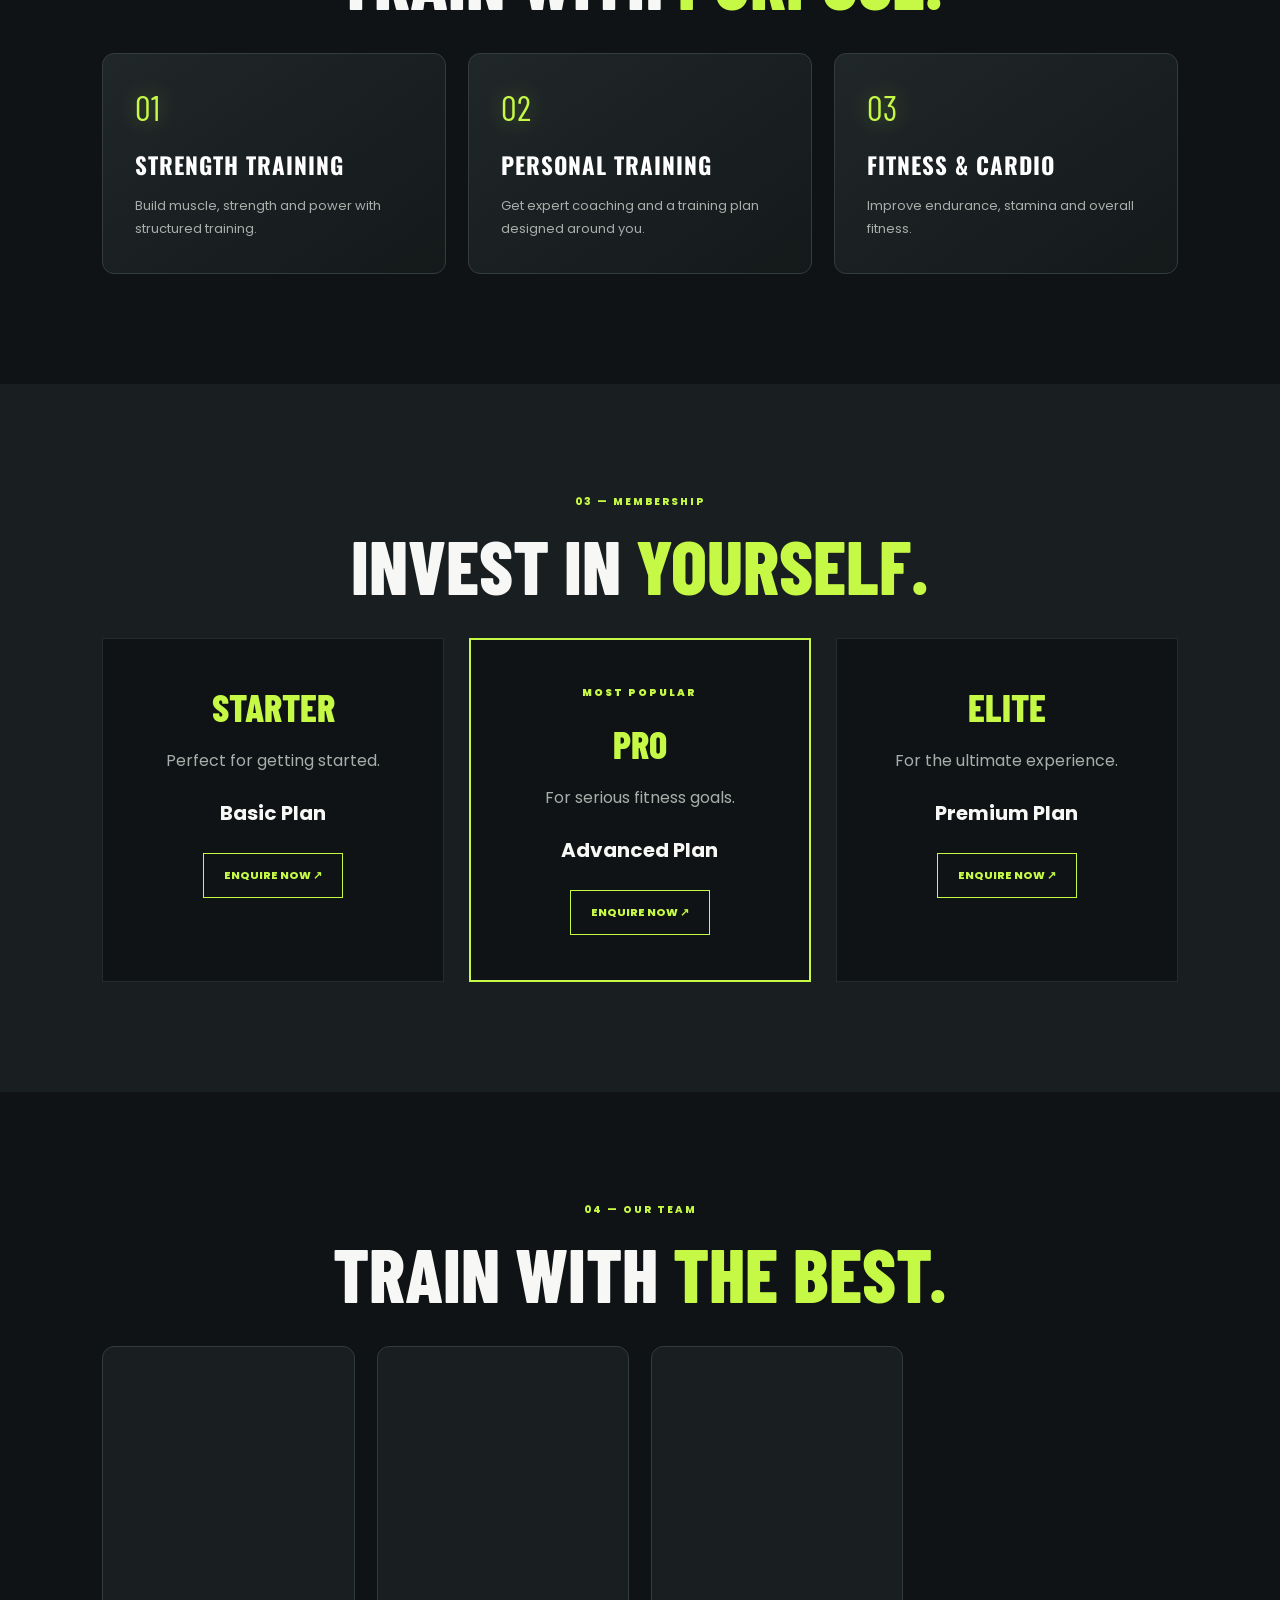
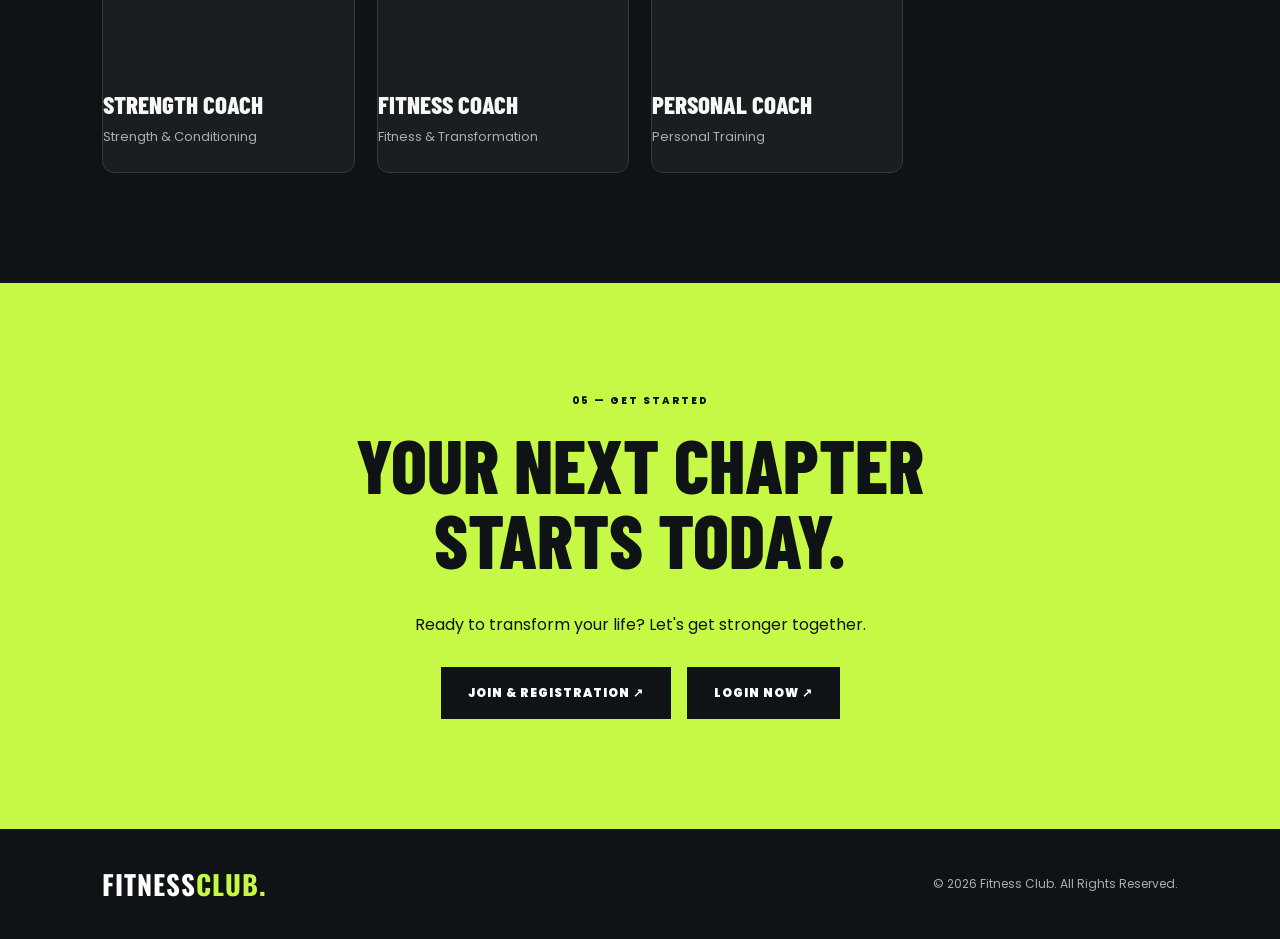
==== commit 014f7cd8: "Update gym website with Firebase security" ====
--- a/index.html
+++ b/index.html
@@ -225,6 +225,7 @@
            <a href="join.html" class="primary-btn">
     JOIN & REGISTRATION ↗
 </a>
+  
 
 <a href="login.html" class="primary-btn" style="margin-left: 12px;">
     LOGIN NOW ↗
--- a/style.css
+++ b/style.css
@@ -4535,5 +4535,2121 @@
 
 
 
-
-
+/* ==================================
+   FITNESS CLUB ADMIN DASHBOARD
+================================== */
+
+.admin-page {
+    margin: 0;
+    padding: 0;
+    background: #101315;
+    color: #f7f8f5;
+    font-family: 'Inter', sans-serif;
+}
+
+.admin-page * {
+    box-sizing: border-box;
+}
+
+.admin-dashboard {
+    min-height: 100vh;
+    display: flex;
+}
+
+/* SIDEBAR */
+
+.admin-sidebar {
+    width: 255px;
+    min-width: 255px;
+    min-height: 100vh;
+    background: #191e20;
+    border-right: 1px solid #303638;
+    padding: 28px 20px;
+    display: flex;
+    flex-direction: column;
+}
+
+.admin-logo {
+    display: flex;
+    align-items: center;
+    gap: 12px;
+    margin-bottom: 45px;
+}
+
+.logo-icon {
+    width: 42px;
+    height: 42px;
+    display: grid;
+    place-items: center;
+    background: #c5f946;
+    color: #101315;
+    font-size: 25px;
+    font-weight: 900;
+    border-radius: 12px;
+    box-shadow: 0 0 20px #c5f94640;
+}
+
+.admin-logo h2 {
+    font-size: 18px;
+    font-weight: 800;
+    white-space: nowrap;
+}
+
+.admin-logo h2 span {
+    color: #c5f946;
+}
+
+.sidebar-label {
+    color: #69736d;
+    font-size: 10px;
+    font-weight: 800;
+    letter-spacing: 2px;
+    margin: 20px 0 13px;
+}
+
+.admin-nav {
+    display: flex;
+    flex-direction: column;
+    gap: 8px;
+}
+
+.admin-nav a {
+    display: flex;
+    align-items: center;
+    gap: 14px;
+    padding: 13px 15px;
+    border-radius: 9px;
+    color: #a7afaa;
+    text-decoration: none;
+    font-size: 13px;
+    font-weight: 600;
+    transition: .3s ease;
+}
+
+.admin-nav a span {
+    width: 20px;
+    text-align: center;
+    font-size: 19px;
+}
+
+.admin-nav a:hover,
+.admin-nav a.active {
+    background: #2a3420;
+    color: #c5f946;
+    transform: translateX(4px);
+}
+
+.sidebar-bottom {
+    margin-top: auto;
+}
+
+.admin-mini-profile {
+    display: flex;
+    align-items: center;
+    gap: 12px;
+    padding: 15px 5px;
+    border-top: 1px solid #303638;
+    margin-top: 25px;
+}
+
+.profile-avatar,
+.header-avatar {
+    width: 42px;
+    height: 42px;
+    background: #c5f946;
+    color: #101315;
+    border-radius: 50%;
+    display: grid;
+    place-items: center;
+    font-weight: 900;
+}
+
+.admin-mini-profile h4 {
+    font-size: 12px;
+    margin: 0 0 5px;
+}
+
+.admin-mini-profile p {
+    font-size: 10px;
+    color: #a7afaa;
+    margin: 0;
+}
+
+.admin-logout {
+    width: 100%;
+    padding: 12px;
+    background: transparent;
+    color: #ff7777;
+    border: 1px solid #493030;
+    border-radius: 9px;
+    font-weight: 700;
+    cursor: pointer;
+    transition: .3s;
+}
+
+.admin-logout:hover {
+    background: #442323;
+}
+
+
+/* MAIN */
+
+.admin-main {
+    flex: 1;
+    min-width: 0;
+    padding: 35px;
+    overflow: hidden;
+}
+
+.admin-header {
+    display: flex;
+    align-items: center;
+    justify-content: space-between;
+    gap: 20px;
+    margin-bottom: 30px;
+}
+
+.header-date,
+.section-label {
+    color: #c5f946;
+    font-size: 10px;
+    font-weight: 800;
+    letter-spacing: 2px;
+    margin-bottom: 10px;
+}
+
+.admin-header h1 {
+    font-size: 32px;
+    margin: 0 0 8px;
+    font-weight: 800;
+}
+
+.header-subtitle {
+    color: #8f9993;
+    font-size: 13px;
+    margin: 0;
+}
+
+.header-right {
+    display: flex;
+    align-items: center;
+    gap: 18px;
+}
+
+.admin-status {
+    display: flex;
+    align-items: center;
+    gap: 8px;
+    padding: 10px 14px;
+    background: #191e20;
+    border: 1px solid #303638;
+    border-radius: 30px;
+    font-size: 11px;
+    color: #c5f946;
+}
+
+.online-dot,
+.hero-tag-dot {
+    width: 8px;
+    height: 8px;
+    border-radius: 50%;
+    background: #c5f946;
+    box-shadow: 0 0 10px #c5f946;
+}
+
+.header-avatar {
+    width: 45px;
+    height: 45px;
+}
+
+
+/* HERO */
+
+.admin-hero {
+    min-height: 320px;
+    position: relative;
+    overflow: hidden;
+    display: flex;
+    align-items: center;
+    justify-content: space-between;
+    padding: 35px 45px;
+    gap: 20px;
+    background:
+        radial-gradient(ellipse at 80% 50%, #394b1e 0%, transparent 48%),
+        linear-gradient(120deg, #202729, #151a1c);
+    border: 1px solid #394238;
+    border-radius: 22px;
+    margin-bottom: 30px;
+    isolation: isolate;
+}
+
+.hero-content {
+    position: relative;
+    z-index: 2;
+    max-width: 520px;
+}
+
+.hero-tag {
+    display: inline-flex;
+    align-items: center;
+    gap: 9px;
+    color: #c5f946;
+    font-size: 10px;
+    font-weight: 800;
+    letter-spacing: 2px;
+}
+
+.hero-content h2 {
+    font-size: clamp(32px, 4vw, 48px);
+    line-height: 1.12;
+    margin: 20px 0 15px;
+    font-weight: 900;
+}
+
+.hero-content h2 span {
+    color: #c5f946;
+    text-shadow: 0 0 25px #c5f94630;
+}
+
+.hero-content p {
+    max-width: 410px;
+    color: #a7afaa;
+    line-height: 1.8;
+    font-size: 12px;
+}
+
+.hero-button {
+    display: inline-flex;
+    align-items: center;
+    gap: 14px;
+    margin-top: 15px;
+    padding: 14px 20px;
+    border-radius: 8px;
+    background: #c5f946;
+    color: #101315;
+    text-decoration: none;
+    font-size: 12px;
+    font-weight: 800;
+    transition: .3s;
+}
+
+.hero-button:hover {
+    transform: translateY(-4px);
+    box-shadow: 0 10px 25px #c5f94640;
+}
+
+.hero-button span {
+    font-size: 18px;
+}
+
+.hero-image {
+    width: 290px;
+    height: 280px;
+    flex-shrink: 0;
+    position: relative;
+    display: flex;
+    align-items: center;
+    justify-content: center;
+    perspective: 1000px;
+}
+
+.hero-image img {
+    position: relative;
+    z-index: 2;
+    width: 100%;
+    height: 100%;
+    object-fit: contain;
+    filter: drop-shadow(0 15px 25px #0009);
+    animation: fitnessFloat 4s ease-in-out infinite;
+    transition: .4s;
+}
+
+.hero-image img:hover {
+    transform: rotateY(-12deg) scale(1.08);
+}
+
+.hero-glow {
+    position: absolute;
+    width: 190px;
+    height: 190px;
+    background: #c5f946;
+    filter: blur(100px);
+    opacity: .22;
+    border-radius: 50%;
+}
+
+.hero-decoration {
+    position: absolute;
+    bottom: -28px;
+    right: 20px;
+    font-size: 100px;
+    font-weight: 900;
+    color: #ffffff06;
+    pointer-events: none;
+}
+
+@keyframes fitnessFloat {
+    0%, 100% {
+        transform: translateY(0) rotateY(-5deg);
+    }
+
+    50% {
+        transform: translateY(-14px) rotateY(5deg);
+    }
+}
+
+
+/* STATISTICS */
+
+.admin-stats {
+    display: grid;
+    grid-template-columns: repeat(4, minmax(0, 1fr));
+    gap: 18px;
+    margin-bottom: 30px;
+}
+
+.stat-card {
+    padding: 22px;
+    min-width: 0;
+    background: #191e20;
+    border: 1px solid #303638;
+    border-radius: 15px;
+    transition: .35s ease;
+    position: relative;
+    overflow: hidden;
+}
+
+.stat-card::after {
+    content: "";
+    position: absolute;
+    top: 0;
+    left: 0;
+    width: 0;
+    height: 2px;
+    background: #c5f946;
+    transition: .4s;
+}
+
+.stat-card:hover::after {
+    width: 100%;
+}
+
+.stat-card:hover {
+    transform: translateY(-7px);
+    border-color: #c5f946;
+    box-shadow: 0 12px 30px #c5f94612;
+}
+
+.stat-top {
+    display: flex;
+    align-items: center;
+    justify-content: space-between;
+    gap: 8px;
+}
+
+.stat-icon {
+    width: 42px;
+    height: 42px;
+    display: grid;
+    place-items: center;
+    background: #2a3420;
+    color: #c5f946;
+    font-size: 21px;
+    border-radius: 12px;
+}
+
+.stat-label {
+    font-size: 9px;
+    font-weight: 800;
+    letter-spacing: 1px;
+    color: #929c95;
+    text-align: right;
+}
+
+.stat-card h2 {
+    font-size: 30px;
+    margin: 23px 0 8px;
+    color: #f7f8f5;
+    font-weight: 800;
+}
+
+.stat-description {
+    font-size: 10px;
+    color: #7e8982;
+    margin: 0;
+}
+
+
+/* MEMBERS */
+
+.admin-section {
+    padding: 25px;
+    background: #191e20;
+    border: 1px solid #303638;
+    border-radius: 16px;
+    margin-bottom: 30px;
+}
+
+.section-heading {
+    display: flex;
+    align-items: center;
+    justify-content: space-between;
+    gap: 15px;
+    margin-bottom: 25px;
+}
+
+.section-heading h2 {
+    margin: 0;
+    font-size: 21px;
+}
+
+.section-label {
+    margin: 0 0 9px;
+}
+
+.view-all {
+    color: #c5f946;
+    text-decoration: none;
+    font-size: 12px;
+    font-weight: 700;
+}
+
+.table-container {
+    width: 100%;
+    overflow-x: auto;
+}
+
+.members-table {
+    width: 100%;
+    min-width: 580px;
+    border-collapse: collapse;
+}
+
+.members-table th {
+    padding: 16px 12px;
+    text-align: left;
+    color: #8d9890;
+    font-size: 10px;
+    letter-spacing: 1px;
+    border-bottom: 1px solid #303638;
+}
+
+.members-table td {
+    padding: 18px 12px;
+    color: #c7ceca;
+    font-size: 12px;
+    border-bottom: 1px solid #292f31;
+}
+
+.members-table tr:last-child td {
+    border-bottom: none;
+}
+
+.empty-message {
+    text-align: center;
+    color: #858f88 !important;
+    padding: 35px !important;
+}
+
+
+/* QUICK ACTIONS */
+
+.quick-actions {
+    margin-bottom: 30px;
+}
+
+.quick-actions .section-heading {
+    margin-bottom: 18px;
+}
+
+.action-grid {
+    display: grid;
+    grid-template-columns: repeat(3, minmax(0, 1fr));
+    gap: 15px;
+}
+
+.action-card {
+    display: flex;
+    align-items: center;
+    gap: 13px;
+    min-width: 0;
+    padding: 19px;
+    background: #191e20;
+    border: 1px solid #303638;
+    border-radius: 13px;
+    color: #fff;
+    text-decoration: none;
+    transition: .3s;
+}
+
+.action-card:hover {
+    transform: translateY(-5px);
+    border-color: #c5f946;
+}
+
+.action-icon {
+    width: 42px;
+    height: 42px;
+    flex-shrink: 0;
+    display: grid;
+    place-items: center;
+    background: #2a3420;
+    color: #c5f946;
+    font-size: 20px;
+    border-radius: 10px;
+}
+
+.action-card h3 {
+    font-size: 12px;
+    margin: 0 0 7px;
+}
+
+.action-card p {
+    color: #89938c;
+    font-size: 10px;
+    line-height: 1.5;
+    margin: 0;
+}
+
+.action-arrow {
+    margin-left: auto;
+    color: #c5f946;
+    font-size: 18px;
+}
+
+.admin-footer {
+    text-align: center;
+    color: #59645d;
+    font-size: 9px;
+    letter-spacing: 1.5px;
+    padding: 25px 0 10px;
+}
+
+
+/* RESPONSIVE */
+
+@media (max-width: 1100px) {
+
+    .admin-sidebar {
+        width: 220px;
+        min-width: 220px;
+    }
+
+    .admin-main {
+        padding: 25px;
+    }
+
+    .admin-stats {
+        grid-template-columns: repeat(2, minmax(0, 1fr));
+    }
+
+    .action-grid {
+        grid-template-columns: 1fr;
+    }
+}
+
+@media (max-width: 700px) {
+
+    .admin-dashboard {
+        flex-direction: column;
+    }
+
+    .admin-sidebar {
+        width: 100%;
+        min-width: 0;
+        min-height: auto;
+        padding: 17px;
+    }
+
+    .admin-logo {
+        margin-bottom: 15px;
+    }
+
+    .sidebar-label {
+        display: none;
+    }
+
+    .admin-nav {
+        flex-direction: row;
+        overflow-x: auto;
+        padding-bottom: 10px;
+        gap: 8px;
+    }
+
+    .admin-nav a {
+        flex-shrink: 0;
+        white-space: nowrap;
+        font-size: 11px;
+        padding: 11px;
+    }
+
+    .admin-nav a:hover,
+    .admin-nav a.active {
+        transform: none;
+    }
+
+    .sidebar-bottom {
+        margin-top: 10px;
+    }
+
+    .admin-mini-profile {
+        display: none;
+    }
+
+    .admin-logout {
+        padding: 9px;
+    }
+
+    .admin-main {
+        padding: 17px;
+    }
+
+    .admin-header {
+        align-items: flex-start;
+    }
+
+    .admin-header h1 {
+        font-size: 25px;
+    }
+
+    .header-subtitle {
+        max-width: 250px;
+        line-height: 1.6;
+    }
+
+    .admin-status {
+        display: none;
+    }
+
+    .header-avatar {
+        width: 38px;
+        height: 38px;
+    }
+
+    .admin-hero {
+        flex-direction: column;
+        text-align: center;
+        padding: 25px 18px;
+        gap: 10px;
+    }
+
+    .hero-content p {
+        margin-left: auto;
+        margin-right: auto;
+    }
+
+    .hero-content h2 {
+        font-size: 34px;
+    }
+
+    .hero-image {
+        width: 210px;
+        height: 210px;
+    }
+
+    .hero-decoration {
+        font-size: 60px;
+    }
+
+    .admin-stats {
+        grid-template-columns: repeat(2, minmax(0, 1fr));
+        gap: 12px;
+    }
+
+    .stat-card {
+        padding: 15px;
+    }
+
+    .stat-card h2 {
+        font-size: 24px;
+        margin-top: 18px;
+    }
+
+    .stat-label {
+        font-size: 8px;
+    }
+
+    .admin-section {
+        padding: 17px;
+    }
+
+    .section-heading h2 {
+        font-size: 18px;
+    }
+}
+
+@media (max-width: 380px) {
+
+    .admin-stats {
+        grid-template-columns: 1fr;
+    }
+
+    .hero-content h2 {
+        font-size: 29px;
+    }
+
+    .admin-header h1 {
+        font-size: 22px;
+    }
+}
+
+@media (prefers-reduced-motion: reduce) {
+
+    .hero-image img {
+        animation: none;
+    }
+
+    .stat-card,
+    .admin-nav a,
+    .action-card {
+        transition: none;
+    }
+}
+
+
+/* ==================================
+   ADMIN REGISTRATION PAGE
+================================== */
+
+.admin-register-page {
+    min-height: 100vh;
+    display: flex;
+    justify-content: center;
+    align-items: center;
+    padding: 30px 15px;
+    background:
+        radial-gradient(circle at 15% 20%, #c5f94620, transparent 30%),
+        radial-gradient(circle at 85% 80%, #c5f94615, transparent 30%),
+        #101315;
+    color: #f7f8f5;
+    font-family: 'Poppins', sans-serif;
+    overflow-x: hidden;
+    position: relative;
+}
+
+.admin-register-card {
+    width: 100%;
+    max-width: 470px;
+    padding: 38px;
+    background: rgba(25, 30, 32, 0.95);
+    border: 1px solid #c5f94655;
+    border-radius: 22px;
+    box-shadow: 0 20px 70px #0009;
+    animation: adminEntrance 0.8s ease;
+    position: relative;
+    z-index: 1;
+}
+
+.admin-register-icon {
+    font-size: 48px;
+    text-align: center;
+    margin-bottom: 15px;
+    animation: adminFloat 3s ease-in-out infinite;
+}
+
+.admin-register-card h1 {
+    color: #c5f946;
+    font-size: 27px;
+    font-weight: 900;
+    text-align: center;
+    margin-bottom: 10px;
+}
+
+.admin-subtitle {
+    text-align: center;
+    color: #a7afaa;
+    font-size: 13px;
+    margin-bottom: 25px;
+}
+
+.admin-form-group {
+    margin-bottom: 18px;
+}
+
+.admin-form-group label {
+    display: block;
+    margin-bottom: 8px;
+    font-size: 13px;
+    font-weight: 600;
+}
+
+.admin-form-group input {
+    width: 100%;
+    box-sizing: border-box;
+    padding: 14px;
+    background: #101315;
+    border: 1px solid #3b453e;
+    border-radius: 9px;
+    color: white;
+    font-family: inherit;
+    outline: none;
+    transition: 0.3s;
+}
+
+.admin-form-group input:focus {
+    border-color: #c5f946;
+    box-shadow: 0 0 15px #c5f94625;
+}
+
+.admin-form-group input::placeholder {
+    color: #788078;
+}
+
+.admin-phone-wrap {
+    display: flex;
+    align-items: center;
+    background: #101315;
+    border: 1px solid #3b453e;
+    border-radius: 9px;
+    overflow: hidden;
+}
+
+.admin-phone-wrap span {
+    padding: 14px;
+    color: #c5f946;
+    font-weight: 700;
+}
+
+.admin-phone-wrap input {
+    border: none;
+    border-radius: 0;
+}
+
+.admin-phone-wrap:focus-within {
+    border-color: #c5f946;
+}
+
+.admin-submit-btn {
+    width: 100%;
+    padding: 15px;
+    border: none;
+    border-radius: 9px;
+    background: #c5f946;
+    color: #101315;
+    font-size: 14px;
+    font-weight: 800;
+    font-family: inherit;
+    cursor: pointer;
+    transition: 0.3s;
+}
+
+.admin-submit-btn:hover {
+    background: #d5ff63;
+    transform: translateY(-3px);
+    box-shadow: 0 8px 25px #c5f94640;
+}
+
+.admin-submit-btn:disabled {
+    opacity: 0.6;
+    cursor: not-allowed;
+    transform: none;
+}
+
+#recaptcha-container {
+    margin: 18px 0;
+    overflow: hidden;
+}
+
+#otpSection {
+    margin-top: 20px;
+}
+
+#adminStatus {
+    min-height: 24px;
+    text-align: center;
+    font-size: 13px;
+    margin-top: 18px;
+    overflow-wrap: anywhere;
+}
+
+.admin-register-footer {
+    text-align: center;
+    margin-top: 25px;
+}
+
+.admin-register-footer a {
+    color: #c5f946;
+    text-decoration: none;
+    font-size: 13px;
+    font-weight: 700;
+}
+
+.admin-register-footer a:hover {
+    color: white;
+}
+
+.admin-security-note {
+    text-align: center;
+    color: #a7afaa;
+    font-size: 11px;
+    margin-top: 20px;
+}
+
+@keyframes adminEntrance {
+    from {
+        opacity: 0;
+        transform: translateY(35px) scale(0.96);
+    }
+    to {
+        opacity: 1;
+        transform: translateY(0) scale(1);
+    }
+}
+
+@keyframes adminFloat {
+    0%, 100% {
+        transform: translateY(0);
+    }
+    50% {
+        transform: translateY(-10px);
+    }
+}
+
+@media (max-width: 480px) {
+    .admin-register-card {
+        padding: 25px 20px;
+    }
+
+    .admin-register-card h1 {
+        font-size: 23px;
+    }
+}
+
+/* ===== PREMIUM ADMIN REGISTRATION PAGE ===== */
+
+.admin-register-page {
+    min-height: 100vh;
+    background: #080c0b;
+    color: #fff;
+    font-family: 'Poppins', sans-serif;
+    overflow-x: hidden;
+}
+
+.admin-topbar {
+    min-height: 75px;
+    padding: 15px 5%;
+    display: flex;
+    align-items: center;
+    justify-content: space-between;
+    position: relative;
+    z-index: 5;
+}
+
+.admin-brand {
+    color: #fff;
+    text-decoration: none;
+    font-size: 25px;
+    font-weight: 900;
+    font-style: italic;
+}
+
+.admin-brand span,
+.admin-brand b {
+    color: #c5f946;
+}
+
+.admin-home {
+    color: #c5f946;
+    text-decoration: none;
+    border: 1px solid #c5f946;
+    padding: 10px 20px;
+    border-radius: 30px;
+    transition: .3s;
+}
+
+.admin-home:hover {
+    background: #c5f946;
+    color: #080c0b;
+}
+
+.admin-register-layout {
+    display: grid;
+    grid-template-columns: 1fr 1fr;
+    min-height: calc(100vh - 75px);
+    align-items: center;
+    padding: 25px 5%;
+    gap: 35px;
+}
+
+/* LEFT SECTION */
+
+.admin-welcome {
+    position: relative;
+    min-height: 650px;
+    display: flex;
+    align-items: center;
+    overflow: hidden;
+    border-radius: 25px;
+    padding: 35px;
+    background:
+        linear-gradient(90deg, rgba(5,10,8,.96), rgba(5,10,8,.5)),
+        url('./admin-mascot.png') center/cover no-repeat;
+}
+
+.admin-welcome-content {
+    position: relative;
+    z-index: 2;
+    max-width: 480px;
+}
+
+.admin-eyebrow {
+    color: #c5f946;
+    letter-spacing: 4px;
+    font-size: 12px;
+    font-weight: 700;
+}
+
+.admin-welcome h1 {
+    font-size: clamp(48px, 6vw, 85px);
+    line-height: 1.05;
+    font-weight: 900;
+    font-style: italic;
+    margin: 25px 0;
+    animation: adminTextIn 1s ease;
+}
+
+.admin-welcome h1 span {
+    display: block;
+    color: #c5f946;
+    font-family: cursive;
+    font-size: 1.15em;
+    text-shadow: 0 0 25px rgba(197,249,70,.5);
+}
+
+.admin-welcome-text {
+    color: #d4dbd4;
+    font-size: 17px;
+    font-style: italic;
+    line-height: 1.8;
+}
+
+.admin-features {
+    margin-top: 35px;
+}
+
+.admin-features p {
+    color: #e7ece7;
+    margin: 17px 0;
+    font-size: 15px;
+    transition: .3s;
+}
+
+.admin-features p:hover {
+    color: #c5f946;
+    transform: translateX(10px);
+}
+
+.admin-slogan {
+    margin-top: 45px;
+    font-size: 23px;
+    font-style: italic;
+}
+
+.admin-slogan span {
+    color: #c5f946;
+    font-family: cursive;
+}
+
+.admin-hero-image {
+    display: none;
+}
+
+/* RIGHT SECTION */
+
+.admin-form-side {
+    display: flex;
+    justify-content: center;
+    align-items: center;
+}
+
+.admin-register-card {
+    width: 100%;
+    max-width: 550px;
+    padding: 40px;
+    border: 1px solid rgba(197,249,70,.7);
+    border-radius: 25px;
+    background: rgba(17,23,20,.88);
+    box-shadow:
+        0 0 25px rgba(197,249,70,.15),
+        inset 0 0 25px rgba(197,249,70,.04);
+    animation: adminCardIn 1s ease;
+}
+
+.admin-register-icon {
+    width: 75px;
+    height: 75px;
+    display: grid;
+    place-items: center;
+    margin: -78px auto 25px;
+    border: 2px solid #c5f946;
+    border-radius: 50%;
+    background: #101713;
+    color: #c5f946;
+    font-size: 35px;
+    box-shadow: 0 0 25px rgba(197,249,70,.4);
+    animation: adminFloat 3s ease-in-out infinite;
+}
+
+.admin-register-card h2 {
+    text-align: center;
+    font-size: clamp(24px, 3vw, 35px);
+    font-weight: 900;
+    font-style: italic;
+    margin-bottom: 10px;
+}
+
+.admin-register-card h2 span {
+    color: #c5f946;
+}
+
+.admin-subtitle {
+    color: #a7afaa;
+    text-align: center;
+    font-size: 13px;
+    margin-bottom: 30px;
+}
+
+.admin-form-group {
+    margin-bottom: 20px;
+}
+
+.admin-form-group label {
+    display: block;
+    color: #c5f946;
+    font-size: 13px;
+    margin-bottom: 8px;
+}
+
+.admin-form-group input {
+    width: 100%;
+    min-height: 55px;
+    padding: 14px 17px;
+    color: #fff;
+    background: #101614;
+    border: 1px solid #566344;
+    border-radius: 12px;
+    outline: none;
+    font-family: inherit;
+    transition: .3s;
+}
+
+.admin-form-group input:focus {
+    border-color: #c5f946;
+    box-shadow: 0 0 15px rgba(197,249,70,.2);
+}
+
+.admin-form-group input::placeholder {
+    color: #818981;
+}
+
+.admin-phone-wrap {
+    display: flex;
+    align-items: center;
+    gap: 10px;
+}
+
+.admin-phone-wrap span {
+    color: #c5f946;
+    font-weight: 700;
+}
+
+.admin-phone-wrap input {
+    flex: 1;
+    min-width: 0;
+}
+
+.admin-submit-btn {
+    width: 100%;
+    min-height: 57px;
+    border: none;
+    border-radius: 35px;
+    background: #c5f946;
+    color: #101315;
+    font-size: 16px;
+    font-weight: 900;
+    font-style: italic;
+    cursor: pointer;
+    transition: .3s;
+    box-shadow: 0 0 20px rgba(197,249,70,.25);
+}
+
+.admin-submit-btn:hover {
+    transform: translateY(-4px);
+    box-shadow: 0 0 30px rgba(197,249,70,.55);
+}
+
+.admin-submit-btn:disabled {
+    opacity: .5;
+    cursor: not-allowed;
+}
+
+#recaptcha-container {
+    margin: 15px 0;
+}
+
+#otpSection {
+    margin-top: 25px;
+}
+
+#adminStatus {
+    text-align: center;
+    margin-top: 18px;
+    font-size: 13px;
+    overflow-wrap: anywhere;
+}
+
+.admin-register-footer {
+    text-align: center;
+    margin-top: 25px;
+}
+
+.admin-register-footer a {
+    color: #c5f946;
+    text-decoration: none;
+    font-size: 13px;
+}
+
+.admin-security-note {
+    text-align: center;
+    color: #929b91;
+    font-size: 12px;
+    margin-top: 22px;
+}
+
+/* ANIMATIONS */
+
+@keyframes adminFloat {
+    0%, 100% { transform: translateY(0); }
+    50% { transform: translateY(-10px); }
+}
+
+@keyframes adminCardIn {
+    from {
+        opacity: 0;
+        transform: translateY(35px);
+    }
+    to {
+        opacity: 1;
+        transform: translateY(0);
+    }
+}
+
+@keyframes adminTextIn {
+    from {
+        opacity: 0;
+        transform: translateX(-35px);
+    }
+    to {
+        opacity: 1;
+        transform: translateX(0);
+    }
+}
+
+/* RESPONSIVE */
+
+@media (max-width: 900px) {
+    .admin-register-layout {
+        grid-template-columns: 1fr;
+    }
+
+    .admin-welcome {
+        min-height: 400px;
+    }
+
+    .admin-register-card {
+        margin-top: 25px;
+    }
+}
+
+@media (max-width: 550px) {
+    .admin-topbar {
+        padding: 15px;
+    }
+
+    .admin-brand {
+        font-size: 19px;
+    }
+
+    .admin-home {
+        font-size: 12px;
+        padding: 8px 12px;
+    }
+
+    .admin-register-layout {
+        padding: 15px;
+        gap: 15px;
+    }
+
+    .admin-welcome {
+        min-height: 350px;
+        padding: 22px;
+    }
+
+    .admin-welcome h1 {
+        font-size: 48px;
+    }
+
+    .admin-register-card {
+        padding: 28px 20px;
+        margin-top: 25px;
+    }
+}
+
+
+/* ===== ADMIN LOGIN PAGE ===== */
+
+.admin-login-page {
+    min-height: 100vh;
+    background: #080c0b;
+    color: #fff;
+    font-family: 'Poppins', sans-serif;
+    overflow-x: hidden;
+}
+
+.admin-login-layout {
+    display: grid;
+    grid-template-columns: 1fr 1fr;
+    align-items: center;
+    gap: 35px;
+    padding: 30px 5%;
+    min-height: calc(100vh - 75px);
+}
+
+.admin-login-welcome {
+    position: relative;
+    min-height: 650px;
+    padding: 40px;
+    display: flex;
+    flex-direction: column;
+    justify-content: center;
+    overflow: hidden;
+    border-radius: 25px;
+    background:
+        linear-gradient(90deg, rgba(5,10,8,.94), rgba(5,10,8,.55)),
+        url('./admin-mascot.png') center/cover no-repeat;
+}
+
+.admin-login-welcome > * {
+    position: relative;
+    z-index: 1;
+}
+
+.admin-eyebrow {
+    color: #c5f946;
+    letter-spacing: 4px;
+    font-size: 12px;
+    font-weight: 700;
+}
+
+.admin-login-welcome h1 {
+    font-size: clamp(45px, 6vw, 78px);
+    line-height: 1.1;
+    font-style: italic;
+    font-weight: 900;
+    margin: 25px 0;
+}
+
+.admin-login-welcome h1 span {
+    display: block;
+    color: #c5f946;
+    font-family: cursive;
+    text-shadow: 0 0 25px rgba(197,249,70,.4);
+}
+
+.admin-login-description {
+    color: #d1d8d1;
+    font-size: 16px;
+    font-style: italic;
+    line-height: 1.8;
+}
+
+.admin-login-features {
+    margin-top: 30px;
+}
+
+.admin-login-features p {
+    margin: 16px 0;
+    color: #e4e9e4;
+    transition: .3s;
+}
+
+.admin-login-features p:hover {
+    color: #c5f946;
+    transform: translateX(8px);
+}
+
+.admin-login-slogan {
+    margin-top: 35px;
+    font-size: 24px;
+    font-style: italic;
+}
+
+.admin-login-slogan span {
+    color: #c5f946;
+    font-family: cursive;
+}
+
+.admin-login-image {
+    display: none;
+}
+
+.admin-login-form-side {
+    display: flex;
+    justify-content: center;
+    align-items: center;
+}
+
+.admin-login-card {
+    width: 100%;
+    max-width: 550px;
+    padding: 40px;
+    background: rgba(17,23,20,.9);
+    border: 1px solid rgba(197,249,70,.7);
+    border-radius: 25px;
+    box-shadow: 0 0 30px rgba(197,249,70,.15);
+    animation: adminCardIn 1s ease;
+}
+
+.admin-login-icon {
+    width: 75px;
+    height: 75px;
+    display: grid;
+    place-items: center;
+    margin: -78px auto 25px;
+    background: #101713;
+    color: #c5f946;
+    border: 2px solid #c5f946;
+    border-radius: 50%;
+    font-size: 35px;
+    box-shadow: 0 0 25px rgba(197,249,70,.4);
+    animation: adminFloat 3s ease-in-out infinite;
+}
+
+.admin-login-card h2 {
+    text-align: center;
+    font-size: 32px;
+    font-weight: 900;
+    font-style: italic;
+}
+
+.admin-login-card h2 span {
+    color: #c5f946;
+}
+
+.admin-login-subtitle {
+    text-align: center;
+    color: #a7afaa;
+    font-size: 13px;
+    margin: 12px 0 30px;
+}
+
+.admin-login-group {
+    margin-bottom: 22px;
+}
+
+.admin-login-group label {
+    display: block;
+    color: #c5f946;
+    font-size: 13px;
+    margin-bottom: 8px;
+}
+
+.admin-login-group input {
+    width: 100%;
+    min-height: 55px;
+    padding: 14px 17px;
+    border: 1px solid #566344;
+    border-radius: 12px;
+    background: #101614;
+    color: white;
+    outline: none;
+    font-family: inherit;
+}
+
+.admin-login-group input:focus {
+    border-color: #c5f946;
+    box-shadow: 0 0 15px rgba(197,249,70,.2);
+}
+
+.admin-login-group input::placeholder {
+    color: #818981;
+}
+
+.admin-login-phone {
+    display: flex;
+    align-items: center;
+    gap: 12px;
+}
+
+.admin-login-phone span {
+    color: #c5f946;
+    font-weight: 700;
+}
+
+.admin-login-phone input {
+    flex: 1;
+    min-width: 0;
+}
+
+.admin-login-btn {
+    width: 100%;
+    min-height: 57px;
+    border: none;
+    border-radius: 35px;
+    background: #c5f946;
+    color: #101315;
+    font-size: 16px;
+    font-weight: 900;
+    font-style: italic;
+    cursor: pointer;
+    transition: .3s;
+}
+
+.admin-login-btn:hover {
+    transform: translateY(-4px);
+    box-shadow: 0 0 25px rgba(197,249,70,.5);
+}
+
+.admin-login-btn:disabled {
+    opacity: .5;
+    cursor: not-allowed;
+}
+
+#admin-login-recaptcha {
+    margin: 15px 0;
+}
+
+#adminLoginOtpSection {
+    margin-top: 25px;
+}
+
+#adminLoginStatus {
+    text-align: center;
+    font-size: 13px;
+    margin-top: 18px;
+    overflow-wrap: anywhere;
+}
+
+.admin-login-footer {
+    text-align: center;
+    margin-top: 25px;
+}
+
+.admin-login-footer a {
+    color: #c5f946;
+    text-decoration: none;
+    font-size: 13px;
+}
+
+.admin-login-security {
+    text-align: center;
+    color: #929b91;
+    font-size: 12px;
+    margin-top: 22px;
+}
+
+@media (max-width: 900px) {
+    .admin-login-layout {
+        grid-template-columns: 1fr;
+    }
+
+    .admin-login-welcome {
+        min-height: 420px;
+    }
+
+    .admin-login-card {
+        margin-top: 25px;
+    }
+}
+
+@media (max-width: 550px) {
+    .admin-login-layout {
+        padding: 15px;
+        gap: 15px;
+    }
+
+    .admin-login-welcome {
+        min-height: 350px;
+        padding: 22px;
+    }
+
+    .admin-login-welcome h1 {
+        font-size: 48px;
+    }
+
+    .admin-login-card {
+        padding: 28px 20px;
+        margin-top: 25px;
+    }
+
+    .admin-login-card h2 {
+        font-size: 25px;
+    }
+}
+/* Hide Admin Dashboard until authentication is verified */
+.admin-page.admin-auth-check .admin-dashboard {
+    visibility: hidden;
+}
+
+
+/* =====================================
+   MEMBER MANAGEMENT PAGE
+===================================== */
+
+.members-page {
+    background: #101315;
+    color: #f7f8f5;
+}
+
+.members-page .admin-dashboard {
+    display: flex;
+    min-height: 100vh;
+}
+
+/* SIDEBAR */
+
+.members-page .admin-sidebar {
+    width: 250px;
+    flex-shrink: 0;
+    background: #191e20;
+    padding: 28px 18px;
+    border-right: 1px solid #303638;
+    display: flex;
+    flex-direction: column;
+}
+
+.members-page .admin-logo {
+    color: #f7f8f5;
+    font-size: 23px;
+    font-weight: 800;
+    margin-bottom: 30px;
+}
+
+.members-page .admin-profile {
+    text-align: center;
+    padding: 18px 10px;
+    background: #22292a;
+    border-radius: 14px;
+    margin-bottom: 25px;
+}
+
+.members-page .admin-profile img {
+    width: 75px;
+    height: 75px;
+    object-fit: contain;
+    border-radius: 50%;
+    background: #c5f946;
+}
+
+.members-page .admin-profile h3 {
+    margin: 10px 0 5px;
+    color: #fff;
+}
+
+.members-page .admin-profile p {
+    color: #c5f946;
+    font-size: 13px;
+}
+
+.members-page .admin-nav {
+    display: flex;
+    flex-direction: column;
+    gap: 8px;
+}
+
+.members-page .admin-nav a {
+    display: block;
+    padding: 14px;
+    color: #a7afaa;
+    text-decoration: none;
+    border-radius: 9px;
+    transition: .3s;
+}
+
+.members-page .admin-nav a:hover,
+.members-page .admin-nav a.active {
+    background: #293322;
+    color: #c5f946;
+    transform: translateX(4px);
+}
+
+.members-page .admin-logout {
+    margin-top: auto;
+    padding: 13px;
+    border: none;
+    border-radius: 9px;
+    background: #c5f946;
+    color: #101315;
+    font-weight: bold;
+    cursor: pointer;
+    transition: .3s;
+}
+
+.members-page .admin-logout:hover {
+    background: #a9df29;
+    transform: translateY(-3px);
+}
+
+/* MAIN CONTENT */
+
+.members-page .admin-main {
+    flex: 1;
+    min-width: 0;
+    padding: 30px;
+}
+
+.members-page .admin-header {
+    display: flex;
+    justify-content: space-between;
+    align-items: center;
+    gap: 15px;
+    flex-wrap: wrap;
+    margin-bottom: 28px;
+}
+
+.members-page .admin-header h1 {
+    font-size: 29px;
+    margin: 0;
+}
+
+.members-page .admin-header p {
+    color: #a7afaa;
+    margin-top: 8px;
+}
+
+.members-page .admin-header-tag {
+    background: #293322;
+    color: #c5f946;
+    padding: 11px 17px;
+    border-radius: 30px;
+    font-size: 13px;
+}
+
+.members-page .admin-header-tag span {
+    display: inline-block;
+    width: 8px;
+    height: 8px;
+    background: #c5f946;
+    border-radius: 50%;
+    margin-right: 7px;
+}
+
+/* WELCOME SECTION */
+
+.members-page .admin-welcome {
+    display: flex;
+    justify-content: space-between;
+    align-items: center;
+    gap: 20px;
+    min-height: 220px;
+    padding: 28px 35px;
+    margin-bottom: 28px;
+    overflow: hidden;
+    border: 1px solid #526b2c;
+    border-radius: 18px;
+    background: linear-gradient(120deg, #293322, #191e20);
+}
+
+.members-page .admin-hero-content {
+    flex: 1;
+}
+
+.members-page .admin-tagline {
+    color: #c5f946;
+    font-size: 12px;
+    letter-spacing: 2px;
+    font-weight: bold;
+}
+
+.members-page .admin-welcome h2 {
+    font-size: 32px;
+    margin: 15px 0;
+}
+
+.members-page .admin-welcome h2 span {
+    color: #c5f946;
+}
+
+.members-page .admin-welcome p {
+    color: #c4ccc5;
+    line-height: 1.7;
+    max-width: 500px;
+}
+
+.members-page .admin-hero-image {
+    width: 210px;
+    flex-shrink: 0;
+    text-align: center;
+}
+
+.members-page .admin-hero-image img {
+    width: 100%;
+    max-height: 190px;
+    object-fit: contain;
+    animation: memberFloat 3s ease-in-out infinite;
+}
+
+@keyframes memberFloat {
+    0%, 100% {
+        transform: translateY(0);
+    }
+    50% {
+        transform: translateY(-12px);
+    }
+}
+
+/* STAT CARDS */
+
+.members-page .admin-stats {
+    display: grid;
+    grid-template-columns: repeat(3, 1fr);
+    gap: 18px;
+    margin-bottom: 28px;
+}
+
+.members-page .admin-stat-card {
+    background: #191e20;
+    border: 1px solid #303638;
+    border-radius: 14px;
+    padding: 23px;
+    transition: .3s;
+}
+
+.members-page .admin-stat-card:hover {
+    border-color: #c5f946;
+    transform: translateY(-5px);
+    box-shadow: 0 10px 25px rgba(197, 249, 70, .08);
+}
+
+.members-page .admin-stat-card p {
+    color: #a7afaa;
+    margin: 0;
+}
+
+.members-page .admin-stat-card h2 {
+    color: #c5f946;
+    font-size: 30px;
+    margin: 13px 0 0;
+}
+
+/* MEMBER TABLE SECTION */
+
+.members-page .admin-section {
+    background: #191e20;
+    border: 1px solid #303638;
+    border-radius: 15px;
+    padding: 24px;
+}
+
+.members-page .admin-section-heading {
+    display: flex;
+    justify-content: space-between;
+    align-items: center;
+    gap: 12px;
+    flex-wrap: wrap;
+    margin-bottom: 20px;
+}
+
+.members-page .admin-section-heading h2 {
+    margin: 0;
+}
+
+.members-page .admin-section-heading p {
+    color: #a7afaa;
+    font-size: 13px;
+}
+
+.members-page .admin-section-heading a {
+    color: #c5f946;
+    text-decoration: none;
+}
+
+/* SEARCH BOX */
+
+.members-page .member-search {
+    margin-bottom: 22px;
+}
+
+.members-page .member-search input {
+    width: 100%;
+    max-width: 450px;
+    padding: 14px 17px;
+    border: 1px solid #394143;
+    border-radius: 9px;
+    outline: none;
+    background: #101315;
+    color: #fff;
+    font-size: 14px;
+    box-sizing: border-box;
+    transition: .3s;
+}
+
+.members-page .member-search input:focus {
+    border-color: #c5f946;
+    box-shadow: 0 0 10px rgba(197, 249, 70, .12);
+}
+
+.members-page .member-search input::placeholder {
+    color: #87908b;
+}
+
+/* TABLE */
+
+.members-page .admin-table-wrapper {
+    width: 100%;
+    overflow-x: auto;
+}
+
+.members-page .admin-table {
+    width: 100%;
+    min-width: 650px;
+    border-collapse: collapse;
+}
+
+.members-page .admin-table th {
+    padding: 16px;
+    text-align: left;
+    color: #c5f946;
+    background: #22292a;
+    font-size: 13px;
+}
+
+.members-page .admin-table td {
+    padding: 16px;
+    color: #d0d6d1;
+    border-bottom: 1px solid #303638;
+    font-size: 14px;
+}
+
+.members-page .admin-table tbody tr {
+    transition: .2s;
+}
+
+.members-page .admin-table tbody tr:hover {
+    background: #22292a;
+}
+
+/* DELETE BUTTON */
+
+.members-page .member-delete-btn {
+    padding: 9px 16px;
+    border: 1px solid #e65c5c;
+    border-radius: 7px;
+    background: transparent;
+    color: #ff7777;
+    font-weight: bold;
+    cursor: pointer;
+    transition: .3s;
+}
+
+.members-page .member-delete-btn:hover {
+    background: #e65c5c;
+    color: #fff;
+}
+
+.members-page #memberMessage {
+    color: #c5f946;
+    margin-top: 15px;
+}
+
+/* FOOTER */
+
+.members-page .admin-footer {
+    text-align: center;
+    color: #7f8983;
+    padding: 25px 10px;
+    font-size: 13px;
+}
+
+/* RESPONSIVE DESIGN */
+
+@media (max-width: 1000px) {
+    .members-page .admin-sidebar {
+        width: 210px;
+    }
+
+    .members-page .admin-stats {
+        grid-template-columns: repeat(2, 1fr);
+    }
+}
+
+@media (max-width: 700px) {
+    .members-page .admin-dashboard {
+        flex-direction: column;
+    }
+
+    .members-page .admin-sidebar {
+        width: auto;
+        padding: 18px;
+    }
+
+    .members-page .admin-profile {
+        display: flex;
+        align-items: center;
+        gap: 12px;
+        text-align: left;
+    }
+
+    .members-page .admin-profile img {
+        width: 50px;
+        height: 50px;
+    }
+
+    .members-page .admin-nav {
+        flex-direction: row;
+        overflow-x: auto;
+        padding-bottom: 8px;
+    }
+
+    .members-page .admin-nav a {
+        white-space: nowrap;
+    }
+
+    .members-page .admin-logout {
+        margin-top: 15px;
+    }
+
+    .members-page .admin-main {
+        padding: 18px;
+    }
+
+    .members-page .admin-welcome {
+        padding: 22px;
+    }
+
+    .members-page .admin-welcome h2 {
+        font-size: 24px;
+    }
+
+    .members-page .admin-hero-image {
+        width: 115px;
+    }
+
+    .members-page .admin-stats {
+        grid-template-columns: 1fr;
+    }
+
+    .members-page .admin-section {
+        padding: 16px;
+    }
+}
+
+@media (max-width: 420px) {
+    .members-page .admin-hero-image {
+        display: none;
+    }
+
+    .members-page .admin-header h1 {
+        font-size: 23px;
+    }
+}
+
+
+
+
+
+
+
+
+
+
--- a/style.css
+++ b/style.css
@@ -4535,5 +4535,2121 @@
 
 
 
-
-
+/* ==================================
+   FITNESS CLUB ADMIN DASHBOARD
+================================== */
+
+.admin-page {
+    margin: 0;
+    padding: 0;
+    background: #101315;
+    color: #f7f8f5;
+    font-family: 'Inter', sans-serif;
+}
+
+.admin-page * {
+    box-sizing: border-box;
+}
+
+.admin-dashboard {
+    min-height: 100vh;
+    display: flex;
+}
+
+/* SIDEBAR */
+
+.admin-sidebar {
+    width: 255px;
+    min-width: 255px;
+    min-height: 100vh;
+    background: #191e20;
+    border-right: 1px solid #303638;
+    padding: 28px 20px;
+    display: flex;
+    flex-direction: column;
+}
+
+.admin-logo {
+    display: flex;
+    align-items: center;
+    gap: 12px;
+    margin-bottom: 45px;
+}
+
+.logo-icon {
+    width: 42px;
+    height: 42px;
+    display: grid;
+    place-items: center;
+    background: #c5f946;
+    color: #101315;
+    font-size: 25px;
+    font-weight: 900;
+    border-radius: 12px;
+    box-shadow: 0 0 20px #c5f94640;
+}
+
+.admin-logo h2 {
+    font-size: 18px;
+    font-weight: 800;
+    white-space: nowrap;
+}
+
+.admin-logo h2 span {
+    color: #c5f946;
+}
+
+.sidebar-label {
+    color: #69736d;
+    font-size: 10px;
+    font-weight: 800;
+    letter-spacing: 2px;
+    margin: 20px 0 13px;
+}
+
+.admin-nav {
+    display: flex;
+    flex-direction: column;
+    gap: 8px;
+}
+
+.admin-nav a {
+    display: flex;
+    align-items: center;
+    gap: 14px;
+    padding: 13px 15px;
+    border-radius: 9px;
+    color: #a7afaa;
+    text-decoration: none;
+    font-size: 13px;
+    font-weight: 600;
+    transition: .3s ease;
+}
+
+.admin-nav a span {
+    width: 20px;
+    text-align: center;
+    font-size: 19px;
+}
+
+.admin-nav a:hover,
+.admin-nav a.active {
+    background: #2a3420;
+    color: #c5f946;
+    transform: translateX(4px);
+}
+
+.sidebar-bottom {
+    margin-top: auto;
+}
+
+.admin-mini-profile {
+    display: flex;
+    align-items: center;
+    gap: 12px;
+    padding: 15px 5px;
+    border-top: 1px solid #303638;
+    margin-top: 25px;
+}
+
+.profile-avatar,
+.header-avatar {
+    width: 42px;
+    height: 42px;
+    background: #c5f946;
+    color: #101315;
+    border-radius: 50%;
+    display: grid;
+    place-items: center;
+    font-weight: 900;
+}
+
+.admin-mini-profile h4 {
+    font-size: 12px;
+    margin: 0 0 5px;
+}
+
+.admin-mini-profile p {
+    font-size: 10px;
+    color: #a7afaa;
+    margin: 0;
+}
+
+.admin-logout {
+    width: 100%;
+    padding: 12px;
+    background: transparent;
+    color: #ff7777;
+    border: 1px solid #493030;
+    border-radius: 9px;
+    font-weight: 700;
+    cursor: pointer;
+    transition: .3s;
+}
+
+.admin-logout:hover {
+    background: #442323;
+}
+
+
+/* MAIN */
+
+.admin-main {
+    flex: 1;
+    min-width: 0;
+    padding: 35px;
+    overflow: hidden;
+}
+
+.admin-header {
+    display: flex;
+    align-items: center;
+    justify-content: space-between;
+    gap: 20px;
+    margin-bottom: 30px;
+}
+
+.header-date,
+.section-label {
+    color: #c5f946;
+    font-size: 10px;
+    font-weight: 800;
+    letter-spacing: 2px;
+    margin-bottom: 10px;
+}
+
+.admin-header h1 {
+    font-size: 32px;
+    margin: 0 0 8px;
+    font-weight: 800;
+}
+
+.header-subtitle {
+    color: #8f9993;
+    font-size: 13px;
+    margin: 0;
+}
+
+.header-right {
+    display: flex;
+    align-items: center;
+    gap: 18px;
+}
+
+.admin-status {
+    display: flex;
+    align-items: center;
+    gap: 8px;
+    padding: 10px 14px;
+    background: #191e20;
+    border: 1px solid #303638;
+    border-radius: 30px;
+    font-size: 11px;
+    color: #c5f946;
+}
+
+.online-dot,
+.hero-tag-dot {
+    width: 8px;
+    height: 8px;
+    border-radius: 50%;
+    background: #c5f946;
+    box-shadow: 0 0 10px #c5f946;
+}
+
+.header-avatar {
+    width: 45px;
+    height: 45px;
+}
+
+
+/* HERO */
+
+.admin-hero {
+    min-height: 320px;
+    position: relative;
+    overflow: hidden;
+    display: flex;
+    align-items: center;
+    justify-content: space-between;
+    padding: 35px 45px;
+    gap: 20px;
+    background:
+        radial-gradient(ellipse at 80% 50%, #394b1e 0%, transparent 48%),
+        linear-gradient(120deg, #202729, #151a1c);
+    border: 1px solid #394238;
+    border-radius: 22px;
+    margin-bottom: 30px;
+    isolation: isolate;
+}
+
+.hero-content {
+    position: relative;
+    z-index: 2;
+    max-width: 520px;
+}
+
+.hero-tag {
+    display: inline-flex;
+    align-items: center;
+    gap: 9px;
+    color: #c5f946;
+    font-size: 10px;
+    font-weight: 800;
+    letter-spacing: 2px;
+}
+
+.hero-content h2 {
+    font-size: clamp(32px, 4vw, 48px);
+    line-height: 1.12;
+    margin: 20px 0 15px;
+    font-weight: 900;
+}
+
+.hero-content h2 span {
+    color: #c5f946;
+    text-shadow: 0 0 25px #c5f94630;
+}
+
+.hero-content p {
+    max-width: 410px;
+    color: #a7afaa;
+    line-height: 1.8;
+    font-size: 12px;
+}
+
+.hero-button {
+    display: inline-flex;
+    align-items: center;
+    gap: 14px;
+    margin-top: 15px;
+    padding: 14px 20px;
+    border-radius: 8px;
+    background: #c5f946;
+    color: #101315;
+    text-decoration: none;
+    font-size: 12px;
+    font-weight: 800;
+    transition: .3s;
+}
+
+.hero-button:hover {
+    transform: translateY(-4px);
+    box-shadow: 0 10px 25px #c5f94640;
+}
+
+.hero-button span {
+    font-size: 18px;
+}
+
+.hero-image {
+    width: 290px;
+    height: 280px;
+    flex-shrink: 0;
+    position: relative;
+    display: flex;
+    align-items: center;
+    justify-content: center;
+    perspective: 1000px;
+}
+
+.hero-image img {
+    position: relative;
+    z-index: 2;
+    width: 100%;
+    height: 100%;
+    object-fit: contain;
+    filter: drop-shadow(0 15px 25px #0009);
+    animation: fitnessFloat 4s ease-in-out infinite;
+    transition: .4s;
+}
+
+.hero-image img:hover {
+    transform: rotateY(-12deg) scale(1.08);
+}
+
+.hero-glow {
+    position: absolute;
+    width: 190px;
+    height: 190px;
+    background: #c5f946;
+    filter: blur(100px);
+    opacity: .22;
+    border-radius: 50%;
+}
+
+.hero-decoration {
+    position: absolute;
+    bottom: -28px;
+    right: 20px;
+    font-size: 100px;
+    font-weight: 900;
+    color: #ffffff06;
+    pointer-events: none;
+}
+
+@keyframes fitnessFloat {
+    0%, 100% {
+        transform: translateY(0) rotateY(-5deg);
+    }
+
+    50% {
+        transform: translateY(-14px) rotateY(5deg);
+    }
+}
+
+
+/* STATISTICS */
+
+.admin-stats {
+    display: grid;
+    grid-template-columns: repeat(4, minmax(0, 1fr));
+    gap: 18px;
+    margin-bottom: 30px;
+}
+
+.stat-card {
+    padding: 22px;
+    min-width: 0;
+    background: #191e20;
+    border: 1px solid #303638;
+    border-radius: 15px;
+    transition: .35s ease;
+    position: relative;
+    overflow: hidden;
+}
+
+.stat-card::after {
+    content: "";
+    position: absolute;
+    top: 0;
+    left: 0;
+    width: 0;
+    height: 2px;
+    background: #c5f946;
+    transition: .4s;
+}
+
+.stat-card:hover::after {
+    width: 100%;
+}
+
+.stat-card:hover {
+    transform: translateY(-7px);
+    border-color: #c5f946;
+    box-shadow: 0 12px 30px #c5f94612;
+}
+
+.stat-top {
+    display: flex;
+    align-items: center;
+    justify-content: space-between;
+    gap: 8px;
+}
+
+.stat-icon {
+    width: 42px;
+    height: 42px;
+    display: grid;
+    place-items: center;
+    background: #2a3420;
+    color: #c5f946;
+    font-size: 21px;
+    border-radius: 12px;
+}
+
+.stat-label {
+    font-size: 9px;
+    font-weight: 800;
+    letter-spacing: 1px;
+    color: #929c95;
+    text-align: right;
+}
+
+.stat-card h2 {
+    font-size: 30px;
+    margin: 23px 0 8px;
+    color: #f7f8f5;
+    font-weight: 800;
+}
+
+.stat-description {
+    font-size: 10px;
+    color: #7e8982;
+    margin: 0;
+}
+
+
+/* MEMBERS */
+
+.admin-section {
+    padding: 25px;
+    background: #191e20;
+    border: 1px solid #303638;
+    border-radius: 16px;
+    margin-bottom: 30px;
+}
+
+.section-heading {
+    display: flex;
+    align-items: center;
+    justify-content: space-between;
+    gap: 15px;
+    margin-bottom: 25px;
+}
+
+.section-heading h2 {
+    margin: 0;
+    font-size: 21px;
+}
+
+.section-label {
+    margin: 0 0 9px;
+}
+
+.view-all {
+    color: #c5f946;
+    text-decoration: none;
+    font-size: 12px;
+    font-weight: 700;
+}
+
+.table-container {
+    width: 100%;
+    overflow-x: auto;
+}
+
+.members-table {
+    width: 100%;
+    min-width: 580px;
+    border-collapse: collapse;
+}
+
+.members-table th {
+    padding: 16px 12px;
+    text-align: left;
+    color: #8d9890;
+    font-size: 10px;
+    letter-spacing: 1px;
+    border-bottom: 1px solid #303638;
+}
+
+.members-table td {
+    padding: 18px 12px;
+    color: #c7ceca;
+    font-size: 12px;
+    border-bottom: 1px solid #292f31;
+}
+
+.members-table tr:last-child td {
+    border-bottom: none;
+}
+
+.empty-message {
+    text-align: center;
+    color: #858f88 !important;
+    padding: 35px !important;
+}
+
+
+/* QUICK ACTIONS */
+
+.quick-actions {
+    margin-bottom: 30px;
+}
+
+.quick-actions .section-heading {
+    margin-bottom: 18px;
+}
+
+.action-grid {
+    display: grid;
+    grid-template-columns: repeat(3, minmax(0, 1fr));
+    gap: 15px;
+}
+
+.action-card {
+    display: flex;
+    align-items: center;
+    gap: 13px;
+    min-width: 0;
+    padding: 19px;
+    background: #191e20;
+    border: 1px solid #303638;
+    border-radius: 13px;
+    color: #fff;
+    text-decoration: none;
+    transition: .3s;
+}
+
+.action-card:hover {
+    transform: translateY(-5px);
+    border-color: #c5f946;
+}
+
+.action-icon {
+    width: 42px;
+    height: 42px;
+    flex-shrink: 0;
+    display: grid;
+    place-items: center;
+    background: #2a3420;
+    color: #c5f946;
+    font-size: 20px;
+    border-radius: 10px;
+}
+
+.action-card h3 {
+    font-size: 12px;
+    margin: 0 0 7px;
+}
+
+.action-card p {
+    color: #89938c;
+    font-size: 10px;
+    line-height: 1.5;
+    margin: 0;
+}
+
+.action-arrow {
+    margin-left: auto;
+    color: #c5f946;
+    font-size: 18px;
+}
+
+.admin-footer {
+    text-align: center;
+    color: #59645d;
+    font-size: 9px;
+    letter-spacing: 1.5px;
+    padding: 25px 0 10px;
+}
+
+
+/* RESPONSIVE */
+
+@media (max-width: 1100px) {
+
+    .admin-sidebar {
+        width: 220px;
+        min-width: 220px;
+    }
+
+    .admin-main {
+        padding: 25px;
+    }
+
+    .admin-stats {
+        grid-template-columns: repeat(2, minmax(0, 1fr));
+    }
+
+    .action-grid {
+        grid-template-columns: 1fr;
+    }
+}
+
+@media (max-width: 700px) {
+
+    .admin-dashboard {
+        flex-direction: column;
+    }
+
+    .admin-sidebar {
+        width: 100%;
+        min-width: 0;
+        min-height: auto;
+        padding: 17px;
+    }
+
+    .admin-logo {
+        margin-bottom: 15px;
+    }
+
+    .sidebar-label {
+        display: none;
+    }
+
+    .admin-nav {
+        flex-direction: row;
+        overflow-x: auto;
+        padding-bottom: 10px;
+        gap: 8px;
+    }
+
+    .admin-nav a {
+        flex-shrink: 0;
+        white-space: nowrap;
+        font-size: 11px;
+        padding: 11px;
+    }
+
+    .admin-nav a:hover,
+    .admin-nav a.active {
+        transform: none;
+    }
+
+    .sidebar-bottom {
+        margin-top: 10px;
+    }
+
+    .admin-mini-profile {
+        display: none;
+    }
+
+    .admin-logout {
+        padding: 9px;
+    }
+
+    .admin-main {
+        padding: 17px;
+    }
+
+    .admin-header {
+        align-items: flex-start;
+    }
+
+    .admin-header h1 {
+        font-size: 25px;
+    }
+
+    .header-subtitle {
+        max-width: 250px;
+        line-height: 1.6;
+    }
+
+    .admin-status {
+        display: none;
+    }
+
+    .header-avatar {
+        width: 38px;
+        height: 38px;
+    }
+
+    .admin-hero {
+        flex-direction: column;
+        text-align: center;
+        padding: 25px 18px;
+        gap: 10px;
+    }
+
+    .hero-content p {
+        margin-left: auto;
+        margin-right: auto;
+    }
+
+    .hero-content h2 {
+        font-size: 34px;
+    }
+
+    .hero-image {
+        width: 210px;
+        height: 210px;
+    }
+
+    .hero-decoration {
+        font-size: 60px;
+    }
+
+    .admin-stats {
+        grid-template-columns: repeat(2, minmax(0, 1fr));
+        gap: 12px;
+    }
+
+    .stat-card {
+        padding: 15px;
+    }
+
+    .stat-card h2 {
+        font-size: 24px;
+        margin-top: 18px;
+    }
+
+    .stat-label {
+        font-size: 8px;
+    }
+
+    .admin-section {
+        padding: 17px;
+    }
+
+    .section-heading h2 {
+        font-size: 18px;
+    }
+}
+
+@media (max-width: 380px) {
+
+    .admin-stats {
+        grid-template-columns: 1fr;
+    }
+
+    .hero-content h2 {
+        font-size: 29px;
+    }
+
+    .admin-header h1 {
+        font-size: 22px;
+    }
+}
+
+@media (prefers-reduced-motion: reduce) {
+
+    .hero-image img {
+        animation: none;
+    }
+
+    .stat-card,
+    .admin-nav a,
+    .action-card {
+        transition: none;
+    }
+}
+
+
+/* ==================================
+   ADMIN REGISTRATION PAGE
+================================== */
+
+.admin-register-page {
+    min-height: 100vh;
+    display: flex;
+    justify-content: center;
+    align-items: center;
+    padding: 30px 15px;
+    background:
+        radial-gradient(circle at 15% 20%, #c5f94620, transparent 30%),
+        radial-gradient(circle at 85% 80%, #c5f94615, transparent 30%),
+        #101315;
+    color: #f7f8f5;
+    font-family: 'Poppins', sans-serif;
+    overflow-x: hidden;
+    position: relative;
+}
+
+.admin-register-card {
+    width: 100%;
+    max-width: 470px;
+    padding: 38px;
+    background: rgba(25, 30, 32, 0.95);
+    border: 1px solid #c5f94655;
+    border-radius: 22px;
+    box-shadow: 0 20px 70px #0009;
+    animation: adminEntrance 0.8s ease;
+    position: relative;
+    z-index: 1;
+}
+
+.admin-register-icon {
+    font-size: 48px;
+    text-align: center;
+    margin-bottom: 15px;
+    animation: adminFloat 3s ease-in-out infinite;
+}
+
+.admin-register-card h1 {
+    color: #c5f946;
+    font-size: 27px;
+    font-weight: 900;
+    text-align: center;
+    margin-bottom: 10px;
+}
+
+.admin-subtitle {
+    text-align: center;
+    color: #a7afaa;
+    font-size: 13px;
+    margin-bottom: 25px;
+}
+
+.admin-form-group {
+    margin-bottom: 18px;
+}
+
+.admin-form-group label {
+    display: block;
+    margin-bottom: 8px;
+    font-size: 13px;
+    font-weight: 600;
+}
+
+.admin-form-group input {
+    width: 100%;
+    box-sizing: border-box;
+    padding: 14px;
+    background: #101315;
+    border: 1px solid #3b453e;
+    border-radius: 9px;
+    color: white;
+    font-family: inherit;
+    outline: none;
+    transition: 0.3s;
+}
+
+.admin-form-group input:focus {
+    border-color: #c5f946;
+    box-shadow: 0 0 15px #c5f94625;
+}
+
+.admin-form-group input::placeholder {
+    color: #788078;
+}
+
+.admin-phone-wrap {
+    display: flex;
+    align-items: center;
+    background: #101315;
+    border: 1px solid #3b453e;
+    border-radius: 9px;
+    overflow: hidden;
+}
+
+.admin-phone-wrap span {
+    padding: 14px;
+    color: #c5f946;
+    font-weight: 700;
+}
+
+.admin-phone-wrap input {
+    border: none;
+    border-radius: 0;
+}
+
+.admin-phone-wrap:focus-within {
+    border-color: #c5f946;
+}
+
+.admin-submit-btn {
+    width: 100%;
+    padding: 15px;
+    border: none;
+    border-radius: 9px;
+    background: #c5f946;
+    color: #101315;
+    font-size: 14px;
+    font-weight: 800;
+    font-family: inherit;
+    cursor: pointer;
+    transition: 0.3s;
+}
+
+.admin-submit-btn:hover {
+    background: #d5ff63;
+    transform: translateY(-3px);
+    box-shadow: 0 8px 25px #c5f94640;
+}
+
+.admin-submit-btn:disabled {
+    opacity: 0.6;
+    cursor: not-allowed;
+    transform: none;
+}
+
+#recaptcha-container {
+    margin: 18px 0;
+    overflow: hidden;
+}
+
+#otpSection {
+    margin-top: 20px;
+}
+
+#adminStatus {
+    min-height: 24px;
+    text-align: center;
+    font-size: 13px;
+    margin-top: 18px;
+    overflow-wrap: anywhere;
+}
+
+.admin-register-footer {
+    text-align: center;
+    margin-top: 25px;
+}
+
+.admin-register-footer a {
+    color: #c5f946;
+    text-decoration: none;
+    font-size: 13px;
+    font-weight: 700;
+}
+
+.admin-register-footer a:hover {
+    color: white;
+}
+
+.admin-security-note {
+    text-align: center;
+    color: #a7afaa;
+    font-size: 11px;
+    margin-top: 20px;
+}
+
+@keyframes adminEntrance {
+    from {
+        opacity: 0;
+        transform: translateY(35px) scale(0.96);
+    }
+    to {
+        opacity: 1;
+        transform: translateY(0) scale(1);
+    }
+}
+
+@keyframes adminFloat {
+    0%, 100% {
+        transform: translateY(0);
+    }
+    50% {
+        transform: translateY(-10px);
+    }
+}
+
+@media (max-width: 480px) {
+    .admin-register-card {
+        padding: 25px 20px;
+    }
+
+    .admin-register-card h1 {
+        font-size: 23px;
+    }
+}
+
+/* ===== PREMIUM ADMIN REGISTRATION PAGE ===== */
+
+.admin-register-page {
+    min-height: 100vh;
+    background: #080c0b;
+    color: #fff;
+    font-family: 'Poppins', sans-serif;
+    overflow-x: hidden;
+}
+
+.admin-topbar {
+    min-height: 75px;
+    padding: 15px 5%;
+    display: flex;
+    align-items: center;
+    justify-content: space-between;
+    position: relative;
+    z-index: 5;
+}
+
+.admin-brand {
+    color: #fff;
+    text-decoration: none;
+    font-size: 25px;
+    font-weight: 900;
+    font-style: italic;
+}
+
+.admin-brand span,
+.admin-brand b {
+    color: #c5f946;
+}
+
+.admin-home {
+    color: #c5f946;
+    text-decoration: none;
+    border: 1px solid #c5f946;
+    padding: 10px 20px;
+    border-radius: 30px;
+    transition: .3s;
+}
+
+.admin-home:hover {
+    background: #c5f946;
+    color: #080c0b;
+}
+
+.admin-register-layout {
+    display: grid;
+    grid-template-columns: 1fr 1fr;
+    min-height: calc(100vh - 75px);
+    align-items: center;
+    padding: 25px 5%;
+    gap: 35px;
+}
+
+/* LEFT SECTION */
+
+.admin-welcome {
+    position: relative;
+    min-height: 650px;
+    display: flex;
+    align-items: center;
+    overflow: hidden;
+    border-radius: 25px;
+    padding: 35px;
+    background:
+        linear-gradient(90deg, rgba(5,10,8,.96), rgba(5,10,8,.5)),
+        url('./admin-mascot.png') center/cover no-repeat;
+}
+
+.admin-welcome-content {
+    position: relative;
+    z-index: 2;
+    max-width: 480px;
+}
+
+.admin-eyebrow {
+    color: #c5f946;
+    letter-spacing: 4px;
+    font-size: 12px;
+    font-weight: 700;
+}
+
+.admin-welcome h1 {
+    font-size: clamp(48px, 6vw, 85px);
+    line-height: 1.05;
+    font-weight: 900;
+    font-style: italic;
+    margin: 25px 0;
+    animation: adminTextIn 1s ease;
+}
+
+.admin-welcome h1 span {
+    display: block;
+    color: #c5f946;
+    font-family: cursive;
+    font-size: 1.15em;
+    text-shadow: 0 0 25px rgba(197,249,70,.5);
+}
+
+.admin-welcome-text {
+    color: #d4dbd4;
+    font-size: 17px;
+    font-style: italic;
+    line-height: 1.8;
+}
+
+.admin-features {
+    margin-top: 35px;
+}
+
+.admin-features p {
+    color: #e7ece7;
+    margin: 17px 0;
+    font-size: 15px;
+    transition: .3s;
+}
+
+.admin-features p:hover {
+    color: #c5f946;
+    transform: translateX(10px);
+}
+
+.admin-slogan {
+    margin-top: 45px;
+    font-size: 23px;
+    font-style: italic;
+}
+
+.admin-slogan span {
+    color: #c5f946;
+    font-family: cursive;
+}
+
+.admin-hero-image {
+    display: none;
+}
+
+/* RIGHT SECTION */
+
+.admin-form-side {
+    display: flex;
+    justify-content: center;
+    align-items: center;
+}
+
+.admin-register-card {
+    width: 100%;
+    max-width: 550px;
+    padding: 40px;
+    border: 1px solid rgba(197,249,70,.7);
+    border-radius: 25px;
+    background: rgba(17,23,20,.88);
+    box-shadow:
+        0 0 25px rgba(197,249,70,.15),
+        inset 0 0 25px rgba(197,249,70,.04);
+    animation: adminCardIn 1s ease;
+}
+
+.admin-register-icon {
+    width: 75px;
+    height: 75px;
+    display: grid;
+    place-items: center;
+    margin: -78px auto 25px;
+    border: 2px solid #c5f946;
+    border-radius: 50%;
+    background: #101713;
+    color: #c5f946;
+    font-size: 35px;
+    box-shadow: 0 0 25px rgba(197,249,70,.4);
+    animation: adminFloat 3s ease-in-out infinite;
+}
+
+.admin-register-card h2 {
+    text-align: center;
+    font-size: clamp(24px, 3vw, 35px);
+    font-weight: 900;
+    font-style: italic;
+    margin-bottom: 10px;
+}
+
+.admin-register-card h2 span {
+    color: #c5f946;
+}
+
+.admin-subtitle {
+    color: #a7afaa;
+    text-align: center;
+    font-size: 13px;
+    margin-bottom: 30px;
+}
+
+.admin-form-group {
+    margin-bottom: 20px;
+}
+
+.admin-form-group label {
+    display: block;
+    color: #c5f946;
+    font-size: 13px;
+    margin-bottom: 8px;
+}
+
+.admin-form-group input {
+    width: 100%;
+    min-height: 55px;
+    padding: 14px 17px;
+    color: #fff;
+    background: #101614;
+    border: 1px solid #566344;
+    border-radius: 12px;
+    outline: none;
+    font-family: inherit;
+    transition: .3s;
+}
+
+.admin-form-group input:focus {
+    border-color: #c5f946;
+    box-shadow: 0 0 15px rgba(197,249,70,.2);
+}
+
+.admin-form-group input::placeholder {
+    color: #818981;
+}
+
+.admin-phone-wrap {
+    display: flex;
+    align-items: center;
+    gap: 10px;
+}
+
+.admin-phone-wrap span {
+    color: #c5f946;
+    font-weight: 700;
+}
+
+.admin-phone-wrap input {
+    flex: 1;
+    min-width: 0;
+}
+
+.admin-submit-btn {
+    width: 100%;
+    min-height: 57px;
+    border: none;
+    border-radius: 35px;
+    background: #c5f946;
+    color: #101315;
+    font-size: 16px;
+    font-weight: 900;
+    font-style: italic;
+    cursor: pointer;
+    transition: .3s;
+    box-shadow: 0 0 20px rgba(197,249,70,.25);
+}
+
+.admin-submit-btn:hover {
+    transform: translateY(-4px);
+    box-shadow: 0 0 30px rgba(197,249,70,.55);
+}
+
+.admin-submit-btn:disabled {
+    opacity: .5;
+    cursor: not-allowed;
+}
+
+#recaptcha-container {
+    margin: 15px 0;
+}
+
+#otpSection {
+    margin-top: 25px;
+}
+
+#adminStatus {
+    text-align: center;
+    margin-top: 18px;
+    font-size: 13px;
+    overflow-wrap: anywhere;
+}
+
+.admin-register-footer {
+    text-align: center;
+    margin-top: 25px;
+}
+
+.admin-register-footer a {
+    color: #c5f946;
+    text-decoration: none;
+    font-size: 13px;
+}
+
+.admin-security-note {
+    text-align: center;
+    color: #929b91;
+    font-size: 12px;
+    margin-top: 22px;
+}
+
+/* ANIMATIONS */
+
+@keyframes adminFloat {
+    0%, 100% { transform: translateY(0); }
+    50% { transform: translateY(-10px); }
+}
+
+@keyframes adminCardIn {
+    from {
+        opacity: 0;
+        transform: translateY(35px);
+    }
+    to {
+        opacity: 1;
+        transform: translateY(0);
+    }
+}
+
+@keyframes adminTextIn {
+    from {
+        opacity: 0;
+        transform: translateX(-35px);
+    }
+    to {
+        opacity: 1;
+        transform: translateX(0);
+    }
+}
+
+/* RESPONSIVE */
+
+@media (max-width: 900px) {
+    .admin-register-layout {
+        grid-template-columns: 1fr;
+    }
+
+    .admin-welcome {
+        min-height: 400px;
+    }
+
+    .admin-register-card {
+        margin-top: 25px;
+    }
+}
+
+@media (max-width: 550px) {
+    .admin-topbar {
+        padding: 15px;
+    }
+
+    .admin-brand {
+        font-size: 19px;
+    }
+
+    .admin-home {
+        font-size: 12px;
+        padding: 8px 12px;
+    }
+
+    .admin-register-layout {
+        padding: 15px;
+        gap: 15px;
+    }
+
+    .admin-welcome {
+        min-height: 350px;
+        padding: 22px;
+    }
+
+    .admin-welcome h1 {
+        font-size: 48px;
+    }
+
+    .admin-register-card {
+        padding: 28px 20px;
+        margin-top: 25px;
+    }
+}
+
+
+/* ===== ADMIN LOGIN PAGE ===== */
+
+.admin-login-page {
+    min-height: 100vh;
+    background: #080c0b;
+    color: #fff;
+    font-family: 'Poppins', sans-serif;
+    overflow-x: hidden;
+}
+
+.admin-login-layout {
+    display: grid;
+    grid-template-columns: 1fr 1fr;
+    align-items: center;
+    gap: 35px;
+    padding: 30px 5%;
+    min-height: calc(100vh - 75px);
+}
+
+.admin-login-welcome {
+    position: relative;
+    min-height: 650px;
+    padding: 40px;
+    display: flex;
+    flex-direction: column;
+    justify-content: center;
+    overflow: hidden;
+    border-radius: 25px;
+    background:
+        linear-gradient(90deg, rgba(5,10,8,.94), rgba(5,10,8,.55)),
+        url('./admin-mascot.png') center/cover no-repeat;
+}
+
+.admin-login-welcome > * {
+    position: relative;
+    z-index: 1;
+}
+
+.admin-eyebrow {
+    color: #c5f946;
+    letter-spacing: 4px;
+    font-size: 12px;
+    font-weight: 700;
+}
+
+.admin-login-welcome h1 {
+    font-size: clamp(45px, 6vw, 78px);
+    line-height: 1.1;
+    font-style: italic;
+    font-weight: 900;
+    margin: 25px 0;
+}
+
+.admin-login-welcome h1 span {
+    display: block;
+    color: #c5f946;
+    font-family: cursive;
+    text-shadow: 0 0 25px rgba(197,249,70,.4);
+}
+
+.admin-login-description {
+    color: #d1d8d1;
+    font-size: 16px;
+    font-style: italic;
+    line-height: 1.8;
+}
+
+.admin-login-features {
+    margin-top: 30px;
+}
+
+.admin-login-features p {
+    margin: 16px 0;
+    color: #e4e9e4;
+    transition: .3s;
+}
+
+.admin-login-features p:hover {
+    color: #c5f946;
+    transform: translateX(8px);
+}
+
+.admin-login-slogan {
+    margin-top: 35px;
+    font-size: 24px;
+    font-style: italic;
+}
+
+.admin-login-slogan span {
+    color: #c5f946;
+    font-family: cursive;
+}
+
+.admin-login-image {
+    display: none;
+}
+
+.admin-login-form-side {
+    display: flex;
+    justify-content: center;
+    align-items: center;
+}
+
+.admin-login-card {
+    width: 100%;
+    max-width: 550px;
+    padding: 40px;
+    background: rgba(17,23,20,.9);
+    border: 1px solid rgba(197,249,70,.7);
+    border-radius: 25px;
+    box-shadow: 0 0 30px rgba(197,249,70,.15);
+    animation: adminCardIn 1s ease;
+}
+
+.admin-login-icon {
+    width: 75px;
+    height: 75px;
+    display: grid;
+    place-items: center;
+    margin: -78px auto 25px;
+    background: #101713;
+    color: #c5f946;
+    border: 2px solid #c5f946;
+    border-radius: 50%;
+    font-size: 35px;
+    box-shadow: 0 0 25px rgba(197,249,70,.4);
+    animation: adminFloat 3s ease-in-out infinite;
+}
+
+.admin-login-card h2 {
+    text-align: center;
+    font-size: 32px;
+    font-weight: 900;
+    font-style: italic;
+}
+
+.admin-login-card h2 span {
+    color: #c5f946;
+}
+
+.admin-login-subtitle {
+    text-align: center;
+    color: #a7afaa;
+    font-size: 13px;
+    margin: 12px 0 30px;
+}
+
+.admin-login-group {
+    margin-bottom: 22px;
+}
+
+.admin-login-group label {
+    display: block;
+    color: #c5f946;
+    font-size: 13px;
+    margin-bottom: 8px;
+}
+
+.admin-login-group input {
+    width: 100%;
+    min-height: 55px;
+    padding: 14px 17px;
+    border: 1px solid #566344;
+    border-radius: 12px;
+    background: #101614;
+    color: white;
+    outline: none;
+    font-family: inherit;
+}
+
+.admin-login-group input:focus {
+    border-color: #c5f946;
+    box-shadow: 0 0 15px rgba(197,249,70,.2);
+}
+
+.admin-login-group input::placeholder {
+    color: #818981;
+}
+
+.admin-login-phone {
+    display: flex;
+    align-items: center;
+    gap: 12px;
+}
+
+.admin-login-phone span {
+    color: #c5f946;
+    font-weight: 700;
+}
+
+.admin-login-phone input {
+    flex: 1;
+    min-width: 0;
+}
+
+.admin-login-btn {
+    width: 100%;
+    min-height: 57px;
+    border: none;
+    border-radius: 35px;
+    background: #c5f946;
+    color: #101315;
+    font-size: 16px;
+    font-weight: 900;
+    font-style: italic;
+    cursor: pointer;
+    transition: .3s;
+}
+
+.admin-login-btn:hover {
+    transform: translateY(-4px);
+    box-shadow: 0 0 25px rgba(197,249,70,.5);
+}
+
+.admin-login-btn:disabled {
+    opacity: .5;
+    cursor: not-allowed;
+}
+
+#admin-login-recaptcha {
+    margin: 15px 0;
+}
+
+#adminLoginOtpSection {
+    margin-top: 25px;
+}
+
+#adminLoginStatus {
+    text-align: center;
+    font-size: 13px;
+    margin-top: 18px;
+    overflow-wrap: anywhere;
+}
+
+.admin-login-footer {
+    text-align: center;
+    margin-top: 25px;
+}
+
+.admin-login-footer a {
+    color: #c5f946;
+    text-decoration: none;
+    font-size: 13px;
+}
+
+.admin-login-security {
+    text-align: center;
+    color: #929b91;
+    font-size: 12px;
+    margin-top: 22px;
+}
+
+@media (max-width: 900px) {
+    .admin-login-layout {
+        grid-template-columns: 1fr;
+    }
+
+    .admin-login-welcome {
+        min-height: 420px;
+    }
+
+    .admin-login-card {
+        margin-top: 25px;
+    }
+}
+
+@media (max-width: 550px) {
+    .admin-login-layout {
+        padding: 15px;
+        gap: 15px;
+    }
+
+    .admin-login-welcome {
+        min-height: 350px;
+        padding: 22px;
+    }
+
+    .admin-login-welcome h1 {
+        font-size: 48px;
+    }
+
+    .admin-login-card {
+        padding: 28px 20px;
+        margin-top: 25px;
+    }
+
+    .admin-login-card h2 {
+        font-size: 25px;
+    }
+}
+/* Hide Admin Dashboard until authentication is verified */
+.admin-page.admin-auth-check .admin-dashboard {
+    visibility: hidden;
+}
+
+
+/* =====================================
+   MEMBER MANAGEMENT PAGE
+===================================== */
+
+.members-page {
+    background: #101315;
+    color: #f7f8f5;
+}
+
+.members-page .admin-dashboard {
+    display: flex;
+    min-height: 100vh;
+}
+
+/* SIDEBAR */
+
+.members-page .admin-sidebar {
+    width: 250px;
+    flex-shrink: 0;
+    background: #191e20;
+    padding: 28px 18px;
+    border-right: 1px solid #303638;
+    display: flex;
+    flex-direction: column;
+}
+
+.members-page .admin-logo {
+    color: #f7f8f5;
+    font-size: 23px;
+    font-weight: 800;
+    margin-bottom: 30px;
+}
+
+.members-page .admin-profile {
+    text-align: center;
+    padding: 18px 10px;
+    background: #22292a;
+    border-radius: 14px;
+    margin-bottom: 25px;
+}
+
+.members-page .admin-profile img {
+    width: 75px;
+    height: 75px;
+    object-fit: contain;
+    border-radius: 50%;
+    background: #c5f946;
+}
+
+.members-page .admin-profile h3 {
+    margin: 10px 0 5px;
+    color: #fff;
+}
+
+.members-page .admin-profile p {
+    color: #c5f946;
+    font-size: 13px;
+}
+
+.members-page .admin-nav {
+    display: flex;
+    flex-direction: column;
+    gap: 8px;
+}
+
+.members-page .admin-nav a {
+    display: block;
+    padding: 14px;
+    color: #a7afaa;
+    text-decoration: none;
+    border-radius: 9px;
+    transition: .3s;
+}
+
+.members-page .admin-nav a:hover,
+.members-page .admin-nav a.active {
+    background: #293322;
+    color: #c5f946;
+    transform: translateX(4px);
+}
+
+.members-page .admin-logout {
+    margin-top: auto;
+    padding: 13px;
+    border: none;
+    border-radius: 9px;
+    background: #c5f946;
+    color: #101315;
+    font-weight: bold;
+    cursor: pointer;
+    transition: .3s;
+}
+
+.members-page .admin-logout:hover {
+    background: #a9df29;
+    transform: translateY(-3px);
+}
+
+/* MAIN CONTENT */
+
+.members-page .admin-main {
+    flex: 1;
+    min-width: 0;
+    padding: 30px;
+}
+
+.members-page .admin-header {
+    display: flex;
+    justify-content: space-between;
+    align-items: center;
+    gap: 15px;
+    flex-wrap: wrap;
+    margin-bottom: 28px;
+}
+
+.members-page .admin-header h1 {
+    font-size: 29px;
+    margin: 0;
+}
+
+.members-page .admin-header p {
+    color: #a7afaa;
+    margin-top: 8px;
+}
+
+.members-page .admin-header-tag {
+    background: #293322;
+    color: #c5f946;
+    padding: 11px 17px;
+    border-radius: 30px;
+    font-size: 13px;
+}
+
+.members-page .admin-header-tag span {
+    display: inline-block;
+    width: 8px;
+    height: 8px;
+    background: #c5f946;
+    border-radius: 50%;
+    margin-right: 7px;
+}
+
+/* WELCOME SECTION */
+
+.members-page .admin-welcome {
+    display: flex;
+    justify-content: space-between;
+    align-items: center;
+    gap: 20px;
+    min-height: 220px;
+    padding: 28px 35px;
+    margin-bottom: 28px;
+    overflow: hidden;
+    border: 1px solid #526b2c;
+    border-radius: 18px;
+    background: linear-gradient(120deg, #293322, #191e20);
+}
+
+.members-page .admin-hero-content {
+    flex: 1;
+}
+
+.members-page .admin-tagline {
+    color: #c5f946;
+    font-size: 12px;
+    letter-spacing: 2px;
+    font-weight: bold;
+}
+
+.members-page .admin-welcome h2 {
+    font-size: 32px;
+    margin: 15px 0;
+}
+
+.members-page .admin-welcome h2 span {
+    color: #c5f946;
+}
+
+.members-page .admin-welcome p {
+    color: #c4ccc5;
+    line-height: 1.7;
+    max-width: 500px;
+}
+
+.members-page .admin-hero-image {
+    width: 210px;
+    flex-shrink: 0;
+    text-align: center;
+}
+
+.members-page .admin-hero-image img {
+    width: 100%;
+    max-height: 190px;
+    object-fit: contain;
+    animation: memberFloat 3s ease-in-out infinite;
+}
+
+@keyframes memberFloat {
+    0%, 100% {
+        transform: translateY(0);
+    }
+    50% {
+        transform: translateY(-12px);
+    }
+}
+
+/* STAT CARDS */
+
+.members-page .admin-stats {
+    display: grid;
+    grid-template-columns: repeat(3, 1fr);
+    gap: 18px;
+    margin-bottom: 28px;
+}
+
+.members-page .admin-stat-card {
+    background: #191e20;
+    border: 1px solid #303638;
+    border-radius: 14px;
+    padding: 23px;
+    transition: .3s;
+}
+
+.members-page .admin-stat-card:hover {
+    border-color: #c5f946;
+    transform: translateY(-5px);
+    box-shadow: 0 10px 25px rgba(197, 249, 70, .08);
+}
+
+.members-page .admin-stat-card p {
+    color: #a7afaa;
+    margin: 0;
+}
+
+.members-page .admin-stat-card h2 {
+    color: #c5f946;
+    font-size: 30px;
+    margin: 13px 0 0;
+}
+
+/* MEMBER TABLE SECTION */
+
+.members-page .admin-section {
+    background: #191e20;
+    border: 1px solid #303638;
+    border-radius: 15px;
+    padding: 24px;
+}
+
+.members-page .admin-section-heading {
+    display: flex;
+    justify-content: space-between;
+    align-items: center;
+    gap: 12px;
+    flex-wrap: wrap;
+    margin-bottom: 20px;
+}
+
+.members-page .admin-section-heading h2 {
+    margin: 0;
+}
+
+.members-page .admin-section-heading p {
+    color: #a7afaa;
+    font-size: 13px;
+}
+
+.members-page .admin-section-heading a {
+    color: #c5f946;
+    text-decoration: none;
+}
+
+/* SEARCH BOX */
+
+.members-page .member-search {
+    margin-bottom: 22px;
+}
+
+.members-page .member-search input {
+    width: 100%;
+    max-width: 450px;
+    padding: 14px 17px;
+    border: 1px solid #394143;
+    border-radius: 9px;
+    outline: none;
+    background: #101315;
+    color: #fff;
+    font-size: 14px;
+    box-sizing: border-box;
+    transition: .3s;
+}
+
+.members-page .member-search input:focus {
+    border-color: #c5f946;
+    box-shadow: 0 0 10px rgba(197, 249, 70, .12);
+}
+
+.members-page .member-search input::placeholder {
+    color: #87908b;
+}
+
+/* TABLE */
+
+.members-page .admin-table-wrapper {
+    width: 100%;
+    overflow-x: auto;
+}
+
+.members-page .admin-table {
+    width: 100%;
+    min-width: 650px;
+    border-collapse: collapse;
+}
+
+.members-page .admin-table th {
+    padding: 16px;
+    text-align: left;
+    color: #c5f946;
+    background: #22292a;
+    font-size: 13px;
+}
+
+.members-page .admin-table td {
+    padding: 16px;
+    color: #d0d6d1;
+    border-bottom: 1px solid #303638;
+    font-size: 14px;
+}
+
+.members-page .admin-table tbody tr {
+    transition: .2s;
+}
+
+.members-page .admin-table tbody tr:hover {
+    background: #22292a;
+}
+
+/* DELETE BUTTON */
+
+.members-page .member-delete-btn {
+    padding: 9px 16px;
+    border: 1px solid #e65c5c;
+    border-radius: 7px;
+    background: transparent;
+    color: #ff7777;
+    font-weight: bold;
+    cursor: pointer;
+    transition: .3s;
+}
+
+.members-page .member-delete-btn:hover {
+    background: #e65c5c;
+    color: #fff;
+}
+
+.members-page #memberMessage {
+    color: #c5f946;
+    margin-top: 15px;
+}
+
+/* FOOTER */
+
+.members-page .admin-footer {
+    text-align: center;
+    color: #7f8983;
+    padding: 25px 10px;
+    font-size: 13px;
+}
+
+/* RESPONSIVE DESIGN */
+
+@media (max-width: 1000px) {
+    .members-page .admin-sidebar {
+        width: 210px;
+    }
+
+    .members-page .admin-stats {
+        grid-template-columns: repeat(2, 1fr);
+    }
+}
+
+@media (max-width: 700px) {
+    .members-page .admin-dashboard {
+        flex-direction: column;
+    }
+
+    .members-page .admin-sidebar {
+        width: auto;
+        padding: 18px;
+    }
+
+    .members-page .admin-profile {
+        display: flex;
+        align-items: center;
+        gap: 12px;
+        text-align: left;
+    }
+
+    .members-page .admin-profile img {
+        width: 50px;
+        height: 50px;
+    }
+
+    .members-page .admin-nav {
+        flex-direction: row;
+        overflow-x: auto;
+        padding-bottom: 8px;
+    }
+
+    .members-page .admin-nav a {
+        white-space: nowrap;
+    }
+
+    .members-page .admin-logout {
+        margin-top: 15px;
+    }
+
+    .members-page .admin-main {
+        padding: 18px;
+    }
+
+    .members-page .admin-welcome {
+        padding: 22px;
+    }
+
+    .members-page .admin-welcome h2 {
+        font-size: 24px;
+    }
+
+    .members-page .admin-hero-image {
+        width: 115px;
+    }
+
+    .members-page .admin-stats {
+        grid-template-columns: 1fr;
+    }
+
+    .members-page .admin-section {
+        padding: 16px;
+    }
+}
+
+@media (max-width: 420px) {
+    .members-page .admin-hero-image {
+        display: none;
+    }
+
+    .members-page .admin-header h1 {
+        font-size: 23px;
+    }
+}
+
+
+
+
+
+
+
+
+
+
